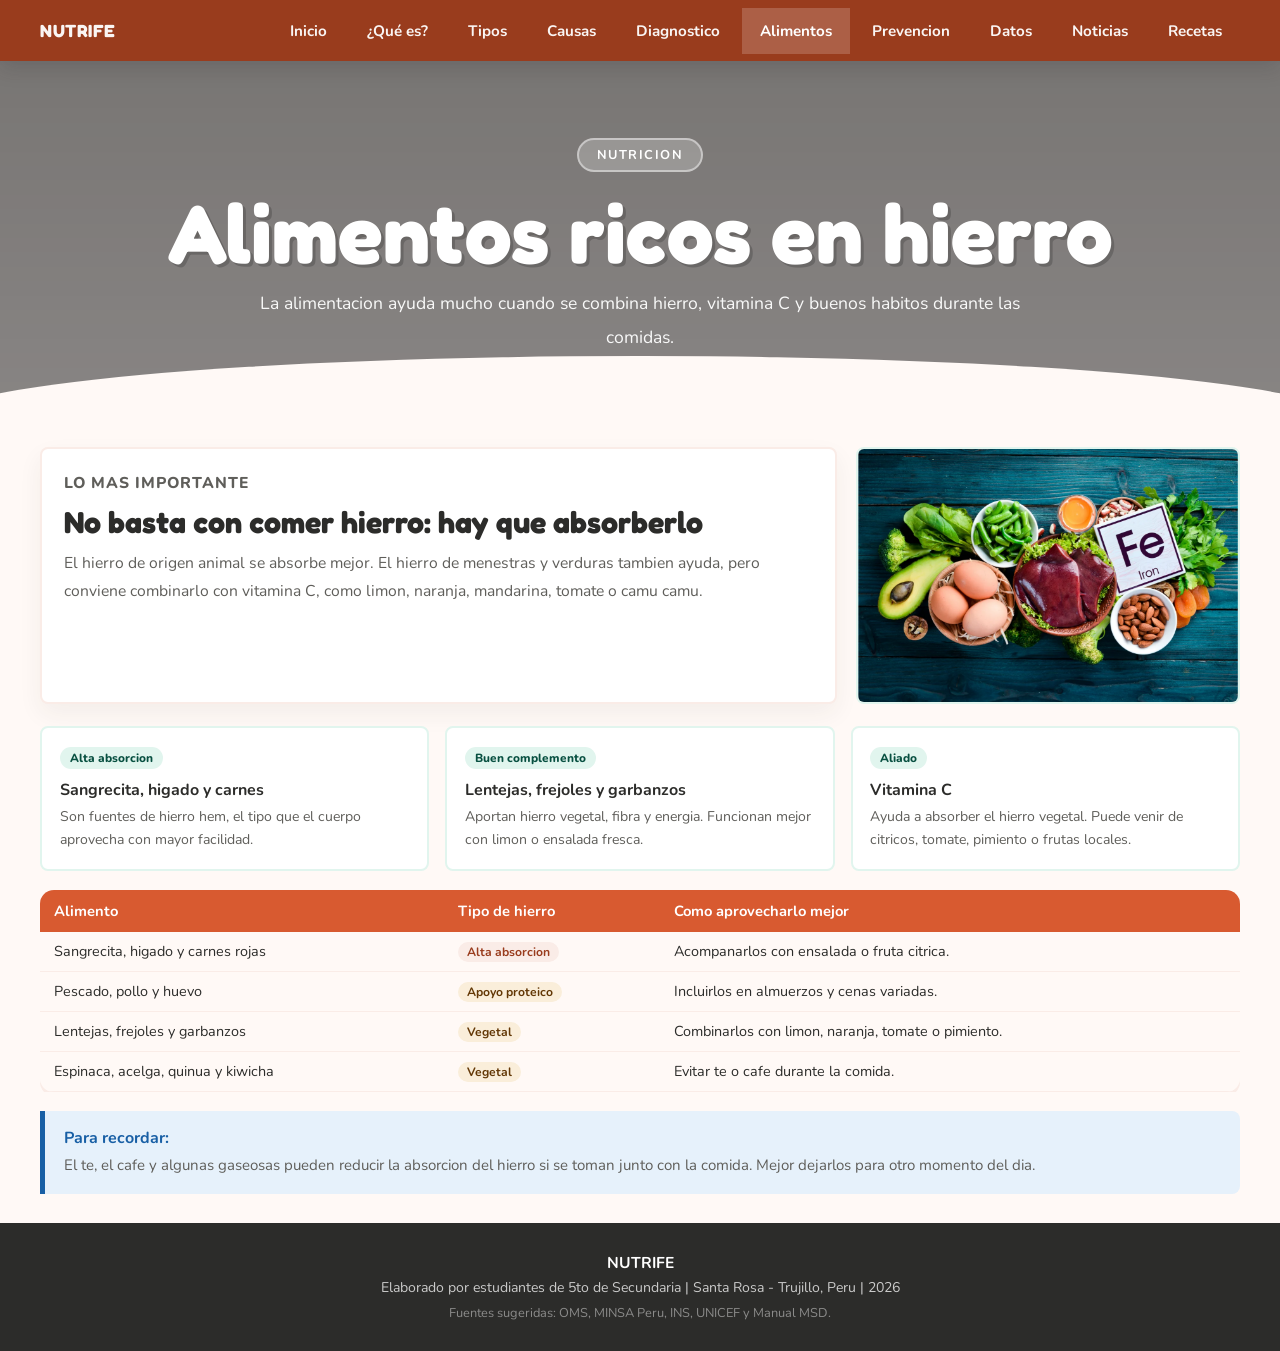
==== pages/alimentos.html @ c6c8c398 "First commit" ====
<!DOCTYPE html>
<html lang="es">
<head>
  <meta charset="UTF-8" />
  <meta name="viewport" content="width=device-width, initial-scale=1.0" />
  <title>NUTRIFE | Alimentos</title>
  <link rel="icon" type="image/png" href="../faviIcon.png" />
  <link href="https://fonts.googleapis.com/css2?family=Fredoka+One&family=Nunito:wght@400;600;700;800&display=swap" rel="stylesheet" />
  <link href="../css/styles.css" rel="stylesheet" />
</head>
<body data-page="alimentos">
  <div data-nav></div>
  <div data-header data-title="Alimentos ricos en hierro" data-kicker="Nutricion" data-description="La alimentacion ayuda mucho cuando se combina hierro, vitamina C y buenos habitos durante las comidas."></div>
  <main>
    <section>
      <div class="container">
        <div class="info-panel reveal">
          <div>
            <p class="eyebrow">Lo mas importante</p>
            <h2>No basta con comer hierro: hay que absorberlo</h2>
            <p>El hierro de origen animal se absorbe mejor. El hierro de menestras y verduras tambien ayuda, pero conviene combinarlo con vitamina C, como limon, naranja, mandarina, tomate o camu camu.</p>
          </div>
          <img src="../imagenes/alimentosAnemia.webp" alt="Alimentos ricos en hierro" class="panel-img" />
        </div>

        <div class="mini-grid reveal">
          <article class="mini-card lift-card"><span>Alta absorcion</span><h3>Sangrecita, higado y carnes</h3><p>Son fuentes de hierro hem, el tipo que el cuerpo aprovecha con mayor facilidad.</p></article>
          <article class="mini-card lift-card"><span>Buen complemento</span><h3>Lentejas, frejoles y garbanzos</h3><p>Aportan hierro vegetal, fibra y energia. Funcionan mejor con limon o ensalada fresca.</p></article>
          <article class="mini-card lift-card"><span>Aliado</span><h3>Vitamina C</h3><p>Ayuda a absorber el hierro vegetal. Puede venir de citricos, tomate, pimiento o frutas locales.</p></article>
        </div>

        <div class="table-wrap reveal">
          <table class="alimentos-tabla">
            <thead><tr><th>Alimento</th><th>Tipo de hierro</th><th>Como aprovecharlo mejor</th></tr></thead>
            <tbody>
              <tr><td>Sangrecita, higado y carnes rojas</td><td><span class="badge badge-alto">Alta absorcion</span></td><td>Acompanarlos con ensalada o fruta citrica.</td></tr>
              <tr><td>Pescado, pollo y huevo</td><td><span class="badge badge-medio">Apoyo proteico</span></td><td>Incluirlos en almuerzos y cenas variadas.</td></tr>
              <tr><td>Lentejas, frejoles y garbanzos</td><td><span class="badge badge-medio">Vegetal</span></td><td>Combinarlos con limon, naranja, tomate o pimiento.</td></tr>
              <tr><td>Espinaca, acelga, quinua y kiwicha</td><td><span class="badge badge-medio">Vegetal</span></td><td>Evitar te o cafe durante la comida.</td></tr>
            </tbody>
          </table>
        </div>

        <div class="callout reveal">
          <strong>Para recordar:</strong>
          <p>El te, el cafe y algunas gaseosas pueden reducir la absorcion del hierro si se toman junto con la comida. Mejor dejarlos para otro momento del dia.</p>
        </div>
      </div>
    </section>
  </main>
  <div data-footer></div>
  <script src="../js/components.js"></script>
  <script src="../js/scripts.js"></script>
</body>
</html>
---- css/styles.css ----
:root {
  --rojo: #D85A30;
  --rojo-claro: #FAECE7;
  --rojo-medio: #F0997B;
  --rojo-oscuro: #993C1D;
  --amarillo: #EF9F27;
  --amarillo-claro: #FAEEDA;
  --verde: #1D9E75;
  --verde-claro: #E1F5EE;
  --azul: #185FA5;
  --azul-claro: #E6F1FB;
  --gris: #5F5E5A;
  --gris-claro: #F1EFE8;
  --blanco: #fff;
  --texto: #2C2C2A;
  --max-w: 1440px;
  --px: clamp(1rem, 4vw, 2.5rem);
}

* { margin: 0; padding: 0; box-sizing: border-box; }

img {
  max-width: 100%;
  height: auto;
}

body {
  font-family: 'Nunito', sans-serif;
  background: #fff9f6;
  color: var(--texto);
  overflow-x: hidden;
  padding-top: 58px;
}

/* ===== HEADER ===== */
header {
  background: linear-gradient(rgba(0,0,0,0.28), rgba(0,0,0,0.18)), url("../imagenes/banner.png") center center/cover no-repeat;
  background-attachment: scroll;
  color: white;
  text-align: center;
  padding: 4rem var(--px) 5rem;
  position: relative;
  overflow: hidden;
  margin-top: 0;
  min-height: 100vh;
  display: grid;
  place-items: center;
}
header::before {
  content: '';
  position: absolute;
  bottom: -2px; left: 0; right: 0;
  height: 64px;
  background: #fff9f6;
  clip-path: ellipse(55% 100% at 50% 100%);
  z-index: 2;
}

/* capa oscura sobre la imagen para mejorar contraste */
header::after {
  content: '';
  position: absolute;
  inset: 0;
  background: rgba(0,0,0,0.35);
  z-index: 1;
}

/* asegurar que el contenido del header esté por encima del overlay */
header > * {
  position: relative;
  z-index: 3;
}
header .etiqueta {
  display: inline-block;
  background: rgba(255,255,255,0.22);
  border: 2px solid rgba(255,255,255,0.45);
  border-radius: 30px;
  padding: 6px 18px;
  font-size: 0.8rem;
  font-weight: 700;
  letter-spacing: 1.5px;
  text-transform: uppercase;
  margin-bottom: 1.2rem;
}
header h1 {
  font-family: 'Fredoka One', cursive;
  font-size: clamp(3rem, 7vw, 5.2rem);
  line-height: 1;
  margin-bottom: 0.8rem;
  text-shadow: 3px 3px 0 rgba(0,0,0,0.18);
  width: 100%;
}
.hero-logo {
  width: clamp(260px, 64vw, 760px);
  height: auto;
  max-height: clamp(120px, 24vh, 260px);
  object-fit: contain;
  display: block;
  margin: 0 auto;
  filter: drop-shadow(3px 4px 0 rgba(0,0,0,0.16));
}
header p {
  font-size: clamp(1rem, 2.1vw, 1.1rem);
  opacity: 0.95;
  max-width: 760px;
  margin: 0 auto;
  line-height: 1.9;
}
.globulos-deco {
  position: absolute;
  top: 10px; right: 16px;
  font-size: 4rem;
  opacity: 0.15;
}

/* ===== NAV ===== */
nav {
  background: var(--rojo-oscuro);
  display: flex;
  justify-content: center;
  flex-wrap: wrap;
  gap: 0.35rem;
  position: sticky;
  top: 0;
  z-index: 100;
  padding: 0.45rem var(--px);
}
nav a {
  color: rgba(255,255,255,0.95);
  text-decoration: none;
  padding: 13px 18px;
  font-weight: 700;
  font-size: 0.95rem;
  transition: background 0.2s, color 0.2s;
  white-space: nowrap;
}
nav a:hover { background: rgba(255,255,255,0.12); color: white; }

/* ===== CONTENEDOR — ancho máximo con padding ajustado ===== */
.container {
  max-width: var(--max-w);
  width: min(100%, var(--max-w));
  margin: 0 auto;
  padding: 0 var(--px);
}

/* ===== SECCIONES ===== */
section { padding: 1.8rem 0; }
section:nth-child(even) { background: #fff; }

.seccion-titulo {
  font-family: 'Fredoka One', cursive;
  font-size: clamp(1.6rem, 5vw, 2rem);
  color: var(--rojo);
  margin-bottom: 0.3rem;
}
.seccion-titulo span { color: var(--texto); }
.linea-titulo {
  width: 55px; height: 5px;
  background: var(--rojo);
  border-radius: 10px;
  margin-bottom: 1.5rem;
}

/* ===== QUE ES ===== */
.intro-grid {
  display: grid;
  grid-template-columns: 1fr 1fr;
  gap: 1.8rem;
  align-items: center;
}
.intro-texto p {
  font-size: 1rem;
  line-height: 1.8;
  color: #3a3a38;
  margin-bottom: 1rem;
}
.dato-destacado {
  background: var(--rojo-claro);
  border-left: 5px solid var(--rojo);
  border-radius: 0 12px 12px 0;
  padding: 0.9rem 1.1rem;
  font-size: 0.95rem;
  font-weight: 700;
  color: var(--rojo-oscuro);
}

/* ===== VIDEO ===== */
.video-container {
  position: relative;
  width: 100%;
  aspect-ratio: 16 / 9;
  border-radius: 18px;
  overflow: hidden;
  box-shadow: 5px 5px 0 var(--rojo-medio);
  border: 4px solid var(--rojo-claro);
}
.video-container iframe {
  width: 100%;
  height: 100%;
  border: none;
}

/* ===== TIPOS ===== */
.tipos-grid {
  display: grid;
  grid-template-columns: repeat(auto-fit, minmax(190px, 1fr));
  gap: 1rem;
}
.tipo-card {
  border-radius: 16px;
  padding: 1.3rem;
  text-align: center;
  border: 3px solid transparent;
  transition: transform 0.2s;
}
.tipo-card:hover { transform: translateY(-5px); }
.tipo-card .icono { font-size: 2.2rem; margin-bottom: 0.6rem; }
.tipo-card h3 { font-size: 0.95rem; font-weight: 800; margin-bottom: 0.4rem; }
.tipo-card p { font-size: 0.85rem; line-height: 1.6; }
.tipo-1 { background: var(--rojo-claro); border-color: var(--rojo-medio); }
.tipo-1 h3 { color: var(--rojo-oscuro); }
.tipo-2 { background: var(--amarillo-claro); border-color: var(--amarillo); }
.tipo-2 h3 { color: #633806; }
.tipo-3 { background: var(--azul-claro); border-color: #85B7EB; }
.tipo-3 h3 { color: var(--azul); }
.tipo-4 { background: var(--verde-claro); border-color: #5DCAA5; }
.tipo-4 h3 { color: #085041; }

/* ===== BANNER NIÑOS ===== */
.ninos-banner {
  display: flex;
  align-items: center;
  justify-content: center;
  gap: 1.5rem;
  background: var(--rojo-claro);
  border-radius: 18px;
  padding: 1.2rem 1.5rem;
  margin-bottom: 1.5rem;
  border: 3px solid var(--rojo-medio);
}
.nino-img {
  width: 200px;
  height: 200px;
  object-fit: contain;
  filter: drop-shadow(2px 4px 6px rgba(0,0,0,0.15));
}
.ninos-texto { text-align: center; max-width: 380px; }
.ninos-texto p {
  font-size: 0.95rem;
  line-height: 1.7;
  color: var(--rojo-oscuro);
}

/* ===== CAUSAS Y SINTOMAS ===== */
.dos-col {
  display: grid;
  grid-template-columns: 1fr 1fr;
  gap: 1.5rem;
}
.lista-card {
  border-radius: 16px;
  padding: 1.3rem;
  border: 3px solid;
}
.lista-card h3 {
  font-family: 'Fredoka One', cursive;
  font-size: 1.2rem;
  margin-bottom: 0.9rem;
}
.lista-card ul { list-style: none; }
.lista-card ul li {
  padding: 6px 0;
  border-bottom: 1px dashed rgba(0,0,0,0.1);
  font-size: 0.92rem;
  display: flex;
  align-items: flex-start;
  gap: 8px;
}
.lista-card ul li:last-child { border-bottom: none; }
.lista-card ul li::before {
  content: '●';
  font-size: 9px;
  margin-top: 5px;
  flex-shrink: 0;
}
.card-causas { background: var(--rojo-claro); border-color: var(--rojo-medio); }
.card-causas h3 { color: var(--rojo-oscuro); }
.card-causas li::before { color: var(--rojo); }
.card-sintomas { background: var(--amarillo-claro); border-color: var(--amarillo); }
.card-sintomas h3 { color: #633806; }
.card-sintomas li::before { color: var(--amarillo); }

/* ===== IMAGEN FULL ===== */
/* Ajusta aquí el tamaño de la imagen de alimentosAnemia */
.img-full {
  width: 100%;
  max-height: 700px;
  object-fit: cover;
  border-radius: 18px;
  border: 4px solid var(--rojo-claro);
  margin-bottom: 1.5rem;
  display: block;
}

/* ===== ACORDEÓN DIAGNÓSTICO ===== */
.acordeon {
  display: flex;
  flex-direction: column;
  gap: 0.55rem;
  margin-bottom: 0.5rem;
}
.acord-item {
  border-radius: 14px;
  border: 2px solid var(--gris-claro);
  background: white;
  overflow: hidden;
  transition: border-color 0.25s, box-shadow 0.25s;
}
.acord-item:hover { border-color: var(--rojo-medio); }
.acord-item.acord-open {
  border-color: var(--rojo-medio);
  box-shadow: 0 4px 16px rgba(216,90,48,0.12);
}
.acord-clave { border-color: var(--rojo-medio) !important; }
.acord-clave.acord-open { box-shadow: 0 4px 20px rgba(216,90,48,0.22) !important; }
.acord-resultado { border-color: #5DCAA5 !important; }
.acord-resultado.acord-open { box-shadow: 0 4px 20px rgba(29,158,117,0.18) !important; }

.acord-header {
  width: 100%;
  background: none;
  border: none;
  cursor: pointer;
  padding: 0.9rem 1.2rem;
  display: flex;
  align-items: center;
  gap: 0.7rem;
  text-align: left;
  transition: background 0.2s;
}
.acord-header:hover { background: var(--rojo-claro); }
.acord-item.acord-resultado .acord-header:hover { background: var(--verde-claro); }
.acord-item.acord-open .acord-header { background: var(--rojo-claro); }
.acord-item.acord-resultado.acord-open .acord-header { background: var(--verde-claro); }

.acord-header-left {
  display: flex;
  align-items: center;
  gap: 0.65rem;
  flex: 1;
  min-width: 0;
}
.acord-num {
  width: 34px; height: 34px;
  border-radius: 50%;
  background: var(--rojo-oscuro);
  color: white;
  font-family: 'Fredoka One', cursive;
  font-size: 1.05rem;
  display: flex;
  align-items: center;
  justify-content: center;
  flex-shrink: 0;
}
.acord-num-rojo { background: var(--rojo); box-shadow: 0 0 0 3px var(--rojo-claro); }
.acord-num-verde { background: var(--verde); box-shadow: 0 0 0 3px var(--verde-claro); }
.acord-emoji { font-size: 1.5rem; flex-shrink: 0; }
.acord-title {
  font-weight: 800;
  font-size: 0.97rem;
  color: var(--texto);
  white-space: nowrap;
  overflow: hidden;
  text-overflow: ellipsis;
}
.acord-tag {
  display: inline-block;
  padding: 3px 10px;
  border-radius: 20px;
  font-size: 0.72rem;
  font-weight: 700;
  background: var(--gris-claro);
  color: var(--gris);
  flex-shrink: 0;
}
.acord-tag-rojo { background: var(--rojo-claro); color: var(--rojo-oscuro); }
.acord-tag-verde { background: var(--verde-claro); color: #085041; }
.acord-chevron {
  font-size: 1.2rem;
  color: var(--gris);
  transition: transform 0.3s ease;
  flex-shrink: 0;
  line-height: 1;
}
.acord-item.acord-open .acord-chevron { transform: rotate(180deg); color: var(--rojo); }
.acord-item.acord-resultado.acord-open .acord-chevron { color: var(--verde); }

.acord-body { max-height: 0; overflow: hidden; transition: max-height 0.35s ease; }
.acord-body-inner {
  padding: 0 1.2rem 1.1rem 4.2rem;
  border-top: 1px dashed var(--rojo-claro);
}
.acord-item.acord-resultado .acord-body-inner { border-top-color: #5DCAA5; }
.acord-body-inner p {
  font-size: 0.93rem;
  line-height: 1.7;
  color: var(--gris);
  padding-top: 0.85rem;
}

/* ===== HEMOGLOBINA CARDS ===== */
.hemo-grid {
  display: grid;
  grid-template-columns: repeat(auto-fit, minmax(140px, 1fr));
  gap: 0.9rem;
}
.hemo-card {
  background: white;
  border: 2px solid var(--rojo-claro);
  border-radius: 16px;
  padding: 1.1rem 0.9rem;
  text-align: center;
  transition: transform 0.2s, border-color 0.2s;
}
.hemo-card:hover { transform: translateY(-4px); border-color: var(--rojo-medio); }
.hemo-destacado {
  border: 3px solid var(--rojo);
  background: var(--rojo-claro);
  position: relative;
}
.hemo-emoji { font-size: 1.9rem; margin-bottom: 0.35rem; }
.hemo-grupo {
  font-size: 0.77rem;
  color: var(--gris);
  font-weight: 700;
  margin-bottom: 0.45rem;
  line-height: 1.3;
}
.hemo-valor {
  font-family: 'Fredoka One', cursive;
  font-size: 1.5rem;
  color: var(--rojo);
}
.hemo-valor span {
  font-family: 'Nunito', sans-serif;
  font-size: 0.82rem;
  color: var(--gris);
  font-weight: 700;
}
.hemo-nota {
  margin-top: 0.4rem;
  font-size: 0.72rem;
  font-weight: 800;
  background: var(--rojo-medio);
  color: white;
  border-radius: 20px;
  padding: 2px 10px;
  display: inline-block;
}

/* ===== PREVENCIÓN ===== */
.prevencion-grid {
  display: grid;
  grid-template-columns: repeat(auto-fit, minmax(210px, 1fr));
  gap: 1rem;
}
.prev-card {
  background: white;
  border-radius: 16px;
  padding: 1.2rem;
  border: 2px solid var(--verde-claro);
  display: flex;
  gap: 10px;
  align-items: flex-start;
}
.prev-card .emoji { font-size: 1.9rem; flex-shrink: 0; }
.prev-card h4 { font-weight: 800; color: #085041; margin-bottom: 0.25rem; font-size: 0.92rem; }
.prev-card p { font-size: 0.84rem; color: var(--gris); line-height: 1.5; }

/* ===== ALIMENTOS ===== */
.alimentos-tabla {
  width: 100%;
  border-collapse: collapse;
  border-radius: 14px;
  overflow: hidden;
  box-shadow: 0 4px 0 var(--rojo-claro);
}
.alimentos-tabla thead { background: var(--rojo); color: white; }
.alimentos-tabla th { padding: 11px 14px; text-align: left; font-size: 0.92rem; }
.alimentos-tabla td { padding: 9px 14px; font-size: 0.9rem; border-bottom: 1px solid var(--rojo-claro); }
.alimentos-tabla tbody tr:nth-child(even) { background: #fff9f6; }
.alimentos-tabla tbody tr:hover { background: var(--rojo-claro); }
.badge { display: inline-block; padding: 2px 9px; border-radius: 20px; font-size: 0.76rem; font-weight: 700; }
.badge-alto { background: var(--rojo-claro); color: var(--rojo-oscuro); }
.badge-medio { background: var(--amarillo-claro); color: #633806; }

/* ===== MARQUEE ===== */
@keyframes marquee {
  0%   { transform: translateX(0); }
  100% { transform: translateX(-50%); }
}
.marquee-outer {
  overflow: hidden;
  width: 100%;
  margin-bottom: 1.8rem;
  -webkit-mask-image: linear-gradient(to right, transparent 0%, black 8%, black 92%, transparent 100%);
  mask-image: linear-gradient(to right, transparent 0%, black 8%, black 92%, transparent 100%);
}
.marquee-track {
  display: flex;
  gap: 1rem;
  width: max-content;
  animation: marquee 30s linear infinite;
}
.marquee-track:hover { animation-play-state: paused; }
.curio-card {
  background: var(--azul-claro);
  border: 2px solid #85B7EB;
  border-radius: 18px;
  padding: 1.3rem 1.6rem;
  width: 260px;
  flex-shrink: 0;
  text-align: center;
  transition: transform 0.2s, box-shadow 0.2s;
}
.curio-card:hover { transform: translateY(-5px); box-shadow: 0 8px 20px rgba(24,95,165,0.15); }
.curio-card .curio-emoji { font-size: 2.3rem; margin-bottom: 0.4rem; }
.curio-card strong {
  font-family: 'Fredoka One', cursive;
  font-size: 1.05rem;
  color: var(--azul);
  display: block;
  margin-bottom: 0.4rem;
}
.curio-card p { font-size: 0.84rem; color: var(--gris); line-height: 1.6; }

/* ===== LINKS ===== */
.links-section { margin-top: 1rem; }
.links-titulo {
  font-family: 'Fredoka One', cursive;
  font-size: 1.4rem;
  color: var(--rojo);
  margin-bottom: 0.4rem;
}
.links-grid {
  display: grid;
  grid-template-columns: repeat(auto-fit, minmax(230px, 1fr));
  gap: 0.9rem;
}
.link-card {
  display: flex;
  align-items: flex-start;
  gap: 11px;
  background: white;
  border: 2px solid var(--azul-claro);
  border-radius: 14px;
  padding: 0.9rem 1.1rem;
  text-decoration: none;
  color: var(--texto);
  transition: border-color 0.2s, transform 0.2s, box-shadow 0.2s;
}
.link-card:hover {
  border-color: var(--azul);
  transform: translateY(-3px);
  box-shadow: 0 6px 16px rgba(24,95,165,0.12);
}
.link-icono { font-size: 1.7rem; flex-shrink: 0; }
.link-card strong { font-size: 0.9rem; color: var(--azul); display: block; margin-bottom: 3px; }
.link-card p { font-size: 0.8rem; color: var(--gris); line-height: 1.4; }

/* ===== FOOTER ===== */
footer {
  background: var(--texto);
  color: rgba(255,255,255,0.75);
  text-align: center;
  padding: 1.8rem 1rem;
  font-size: 0.88rem;
}
footer strong { color: white; display: block; font-size: 0.98rem; margin-bottom: 0.3rem; }
footer p { margin-top: 0.4rem; font-size: 0.8rem; opacity: 0.6; }

/* ===== LAYOUT MULTIPAGINA ===== */
.site-nav {
  position: fixed;
  top: 0;
  left: 0;
  right: 0;
  width: 100%;
  z-index: 1000;
  justify-content: space-between;
  align-items: center;
  gap: 1rem;
  box-shadow: 0 8px 20px rgba(44,44,42,0.16);
}
.brand {
  font-family: 'Fredoka One', cursive;
  font-size: 1.1rem;
  letter-spacing: 0.5px;
  padding-left: 0;
}
.nav-links {
  display: flex;
  justify-content: flex-end;
  flex-wrap: wrap;
  gap: 0.25rem;
}
.site-nav a.active {
  background: rgba(255,255,255,0.18);
  color: #fff;
}
.page-header {
  min-height: 340px;
  padding: 5rem var(--px) 4rem;
  background-position: center;
  background-attachment: scroll;
}
.home-header {
  min-height: calc(100vh - 58px);
}
.header-content {
  display: block;
}
main {
  background: #fff9f6;
}
.section-soft {
  background: #fff;
}
.feature-grid {
  display: grid;
  grid-template-columns: repeat(2, minmax(0, 1fr));
  gap: 1.2rem;
}
.feature-card,
.news-card,
.recipe-card {
  background: white;
  border: 2px solid var(--rojo-claro);
  border-radius: 8px;
  overflow: hidden;
  box-shadow: 0 8px 20px rgba(44,44,42,0.06);
}
.feature-card img,
.news-card img,
.recipe-card > img {
  width: 100%;
  height: 240px;
  object-fit: cover;
  display: block;
  background: var(--amarillo-claro);
}
.feature-card > div,
.news-card > div,
.recipe-content {
  padding: 1.2rem;
}
.card-kicker {
  color: var(--rojo);
  font-size: 0.78rem;
  font-weight: 800;
  text-transform: uppercase;
  letter-spacing: 1px;
  margin-bottom: 0.35rem;
}
.feature-card h2,
.news-card h2,
.recipe-card h2 {
  font-family: 'Fredoka One', cursive;
  color: var(--texto);
  font-size: 1.35rem;
  margin-bottom: 0.5rem;
}
.feature-card p,
.news-card p,
.recipe-card p,
.nota {
  color: var(--gris);
  line-height: 1.7;
  font-size: 0.94rem;
}
.btn-link {
  display: inline-block;
  margin-top: 0.9rem;
  color: var(--rojo-oscuro);
  font-weight: 800;
  text-decoration: none;
}
.btn-link:hover {
  color: var(--rojo);
}
.action-link {
  display: inline-flex;
  align-items: center;
  justify-content: center;
  min-height: 44px;
  border-radius: 8px;
  background: var(--rojo);
  color: white;
  padding: 0.78rem 1rem;
  font-weight: 800;
  text-decoration: none;
  transition: transform 0.2s ease, background 0.2s ease, box-shadow 0.2s ease;
}
.action-link:hover {
  background: var(--rojo-oscuro);
  color: white;
  transform: translateY(-2px);
  box-shadow: 0 8px 18px rgba(216,90,48,0.2);
}
.action-link.secondary {
  background: white;
  color: var(--rojo-oscuro);
  border: 2px solid var(--rojo-medio);
}
.action-link.secondary:hover {
  background: var(--rojo-claro);
  color: var(--rojo-oscuro);
  box-shadow: none;
}
.home-test-panel {
  display: grid;
  grid-template-columns: minmax(0, 1fr) auto;
  gap: 1rem;
  align-items: center;
  background: white;
  border: 2px solid var(--verde-claro);
  border-left: 6px solid var(--verde);
  border-radius: 8px;
  padding: 1.25rem;
  box-shadow: 0 10px 24px rgba(44,44,42,0.06);
  margin-top: 1.2rem;
}
.home-test-panel h2 {
  font-family: 'Fredoka One', cursive;
  font-size: clamp(1.25rem, 3vw, 1.8rem);
  color: var(--texto);
  margin-bottom: 0.4rem;
}
.home-test-panel p {
  color: var(--gris);
  line-height: 1.65;
  font-size: 0.95rem;
}
.page-grid,
.stats-grid,
.news-grid,
.recipe-grid {
  display: grid;
  gap: 1rem;
}
.page-grid {
  grid-template-columns: repeat(auto-fit, minmax(210px, 1fr));
}
.page-card,
.stat-card {
  background: white;
  border: 2px solid var(--gris-claro);
  border-radius: 8px;
  padding: 1.1rem;
  color: var(--texto);
  text-decoration: none;
  transition: border-color 0.2s, transform 0.2s;
}
.page-card:hover,
.stat-card:hover {
  border-color: var(--rojo-medio);
  transform: translateY(-3px);
}
.page-card span,
.stat-card strong {
  display: block;
  color: var(--rojo);
  font-family: 'Fredoka One', cursive;
  font-size: 1.1rem;
  margin-bottom: 0.35rem;
}
.page-card p,
.stat-card p {
  color: var(--gris);
  font-size: 0.88rem;
  line-height: 1.55;
}
.stats-grid {
  grid-template-columns: repeat(auto-fit, minmax(220px, 1fr));
  margin-bottom: 1.5rem;
}
.news-grid,
.recipe-grid {
  grid-template-columns: 1fr;
}
.news-card {
  display: grid;
  grid-template-columns: minmax(220px, 360px) 1fr;
}
.news-card img {
  height: 100%;
  min-height: 230px;
}
.date-label {
  display: inline-block;
  margin-top: 0.8rem;
  padding: 4px 10px;
  border-radius: 20px;
  background: var(--azul-claro);
  color: var(--azul);
  font-size: 0.78rem;
  font-weight: 800;
}
.recipe-card {
  display: grid;
  grid-template-columns: minmax(240px, 380px) 1fr;
}
.recipe-card > img {
  height: 100%;
  min-height: 420px;
}
.recipe-content h3 {
  color: var(--rojo-oscuro);
  font-size: 1rem;
  margin: 0.9rem 0 0.4rem;
}
.recipe-columns {
  display: grid;
  grid-template-columns: repeat(2, minmax(0, 1fr));
  gap: 1rem;
}
.recipe-content ul,
.recipe-content ol {
  padding-left: 1.2rem;
  color: var(--gris);
  line-height: 1.65;
  font-size: 0.9rem;
}
.recipe-video {
  max-width: 520px;
  box-shadow: none;
}
.video-placeholder {
  display: grid;
  place-items: center;
  min-height: 180px;
  border: 2px dashed #85B7EB;
  border-radius: 8px;
  background: var(--azul-claro);
  color: var(--azul);
  font-weight: 800;
  text-align: center;
  padding: 1rem;
}
.table-wrap {
  overflow-x: auto;
}
.video-container video {
  width: 100%;
  height: 100%;
  display: block;
}
.image-missing {
  object-fit: contain !important;
  padding: 1rem;
  border: 2px dashed var(--rojo-medio);
}

/* ===== BLOQUES INFORMATIVOS Y ANIMACIONES ===== */
.eyebrow {
  color: var(--rojo);
  font-size: 0.78rem;
  font-weight: 800;
  letter-spacing: 1px;
  text-transform: uppercase;
  margin-bottom: 0.35rem;
}
.info-panel,
.split-visual,
.news-intro {
  display: grid;
  grid-template-columns: minmax(0, 1.35fr) minmax(260px, 0.65fr);
  gap: 1.2rem;
  align-items: stretch;
  margin-bottom: 1.4rem;
}
.info-panel > div:first-child,
.split-visual > div:first-child,
.news-intro > div:first-child,
.data-story {
  background: white;
  border: 2px solid var(--rojo-claro);
  border-radius: 8px;
  padding: 1.35rem;
  box-shadow: 0 10px 24px rgba(44,44,42,0.06);
}
.info-panel h2,
.split-visual h2,
.news-intro h2,
.data-story h2 {
  font-family: 'Fredoka One', cursive;
  font-size: clamp(1.35rem, 3vw, 1.9rem);
  color: var(--texto);
  margin-bottom: 0.6rem;
}
.info-panel p,
.split-visual p,
.news-intro p,
.data-story p {
  color: var(--gris);
  line-height: 1.75;
  font-size: 0.98rem;
}
.media-note {
  min-height: 190px;
  border: 2px dashed var(--amarillo);
  border-radius: 8px;
  background:
    linear-gradient(135deg, rgba(239,159,39,0.15), rgba(29,158,117,0.12)),
    #fff;
  padding: 1.2rem;
  display: flex;
  flex-direction: column;
  justify-content: center;
  color: var(--texto);
}
.media-note.tall {
  min-height: 250px;
}
.media-note span {
  color: var(--rojo);
  font-size: 0.75rem;
  font-weight: 800;
  letter-spacing: 1px;
  text-transform: uppercase;
}
.media-note strong {
  font-family: 'Fredoka One', cursive;
  font-size: 1.15rem;
  color: var(--azul);
  margin: 0.35rem 0;
  word-break: break-word;
}
.media-note p {
  color: var(--gris);
  font-size: 0.88rem;
  line-height: 1.55;
}
.image-slot,
.imagen-slot {
  width: 100%;
  height: clamp(220px, 28vw, 320px);
  min-height: 0;
  aspect-ratio: 4 / 3;
  display: block;
  object-fit: cover;
  object-position: center;
  border-radius: 8px;
  border: 0;
  box-shadow: none;
  background: transparent;
  overflow: hidden;
}
.image-slot-contain {
  object-fit: contain;
  transform: scale(1.08);
}
.image-slot::before,
.imagen-slot::before {
  content: none;
}
.image-slot::after,
.imagen-slot::after {
  content: none;
}
.image-slot.tall,
.imagen-slot.tall {
  height: clamp(280px, 34vw, 400px);
}
.image-slot-tipos,
.image-slot-causas,
.image-slot-prevencion,
.image-slot-datos,
.image-slot-noticias,
.imagen-slot-tipos,
.imagen-slot-causas,
.imagen-slot-prevencion,
.imagen-slot-datos,
.imagen-slot-noticias {
  background-color: transparent;
}
.panel-img {
  width: 100%;
  height: 100%;
  min-height: 230px;
  object-fit: cover;
  border-radius: 8px;
  border: 2px solid var(--verde-claro);
  display: block;
}
.mini-grid {
  display: grid;
  grid-template-columns: repeat(auto-fit, minmax(220px, 1fr));
  gap: 1rem;
  margin-bottom: 1.2rem;
}
.mini-card {
  background: white;
  border: 2px solid var(--verde-claro);
  border-radius: 8px;
  padding: 1.1rem;
}
.mini-card span {
  display: inline-block;
  color: #085041;
  background: var(--verde-claro);
  border-radius: 20px;
  padding: 3px 10px;
  font-size: 0.74rem;
  font-weight: 800;
  margin-bottom: 0.6rem;
}
.mini-card h3 {
  color: var(--texto);
  font-size: 1rem;
  margin-bottom: 0.35rem;
}
.mini-card p,
.micro-list,
.news-extra {
  color: var(--gris);
  font-size: 0.88rem;
  line-height: 1.6;
}
.news-extra {
  display: inline-flex;
  align-items: center;
  justify-content: center;
  min-height: 38px;
  width: fit-content;
  margin-top: 0.8rem;
  padding: 0.55rem 0.85rem;
  border-radius: 8px;
  background: var(--azul-claro);
  color: var(--azul);
  font-weight: 800;
  text-decoration: none;
}
.news-extra:hover {
  background: var(--azul);
  color: white;
}
.micro-list {
  margin-top: 0.7rem;
  padding-left: 1rem;
  text-align: left;
}
.micro-list li {
  margin-bottom: 0.25rem;
}
.callout {
  margin-top: 1.2rem;
  background: var(--azul-claro);
  border-left: 5px solid var(--azul);
  border-radius: 0 8px 8px 0;
  padding: 1rem 1.2rem;
  color: var(--texto);
}
.callout strong {
  color: var(--azul);
  display: block;
  margin-bottom: 0.25rem;
}
.callout p {
  color: var(--gris);
  line-height: 1.65;
  font-size: 0.94rem;
}
.timeline {
  display: grid;
  grid-template-columns: repeat(3, minmax(0, 1fr));
  gap: 1rem;
  margin-top: 1.3rem;
}
.timeline article {
  background: white;
  border: 2px solid var(--gris-claro);
  border-radius: 8px;
  padding: 1.1rem;
  position: relative;
}
.timeline span {
  width: 34px;
  height: 34px;
  border-radius: 50%;
  background: var(--rojo);
  color: white;
  display: grid;
  place-items: center;
  font-family: 'Fredoka One', cursive;
  margin-bottom: 0.65rem;
}
.timeline h3 {
  color: var(--texto);
  font-size: 1rem;
  margin-bottom: 0.35rem;
}
.timeline p {
  color: var(--gris);
  font-size: 0.88rem;
  line-height: 1.55;
}
.habit-strip {
  display: grid;
  grid-template-columns: repeat(3, minmax(0, 1fr));
  gap: 1rem;
  margin-top: 1.2rem;
}
.habit-strip div {
  background: var(--amarillo-claro);
  border: 2px solid var(--amarillo);
  border-radius: 8px;
  padding: 1rem;
}
.habit-strip strong {
  color: #633806;
  display: block;
  margin-bottom: 0.25rem;
}
.habit-strip p {
  color: var(--gris);
  line-height: 1.5;
  font-size: 0.88rem;
}
.data-story {
  margin-bottom: 1.4rem;
}
.screening-alert {
  background: #fff;
  border: 2px solid var(--rojo-medio);
  border-left: 6px solid var(--rojo);
  border-radius: 0 8px 8px 0;
  padding: 1rem 1.2rem;
  margin-bottom: 1.3rem;
  box-shadow: 0 10px 24px rgba(44,44,42,0.06);
}
.screening-alert strong {
  color: var(--rojo-oscuro);
  display: block;
  font-family: 'Fredoka One', cursive;
  font-size: 1.1rem;
  margin-bottom: 0.25rem;
}
.screening-alert p {
  color: var(--gris);
  line-height: 1.65;
  font-size: 0.95rem;
}
.screening-grid {
  display: grid;
  grid-template-columns: repeat(3, minmax(0, 1fr));
  gap: 1rem;
  margin-bottom: 1.3rem;
}
.screening-card {
  background: white;
  border: 2px solid var(--gris-claro);
  border-radius: 8px;
  padding: 1.1rem;
}
.screening-card span {
  display: inline-block;
  color: var(--azul);
  background: var(--azul-claro);
  border-radius: 20px;
  padding: 3px 10px;
  font-size: 0.74rem;
  font-weight: 800;
  margin-bottom: 0.65rem;
}
.screening-card h3 {
  color: var(--texto);
  font-size: 1rem;
  margin-bottom: 0.5rem;
}
.screening-card ul {
  color: var(--gris);
  font-size: 0.88rem;
  line-height: 1.6;
  padding-left: 1.1rem;
}
.screening-card li {
  margin-bottom: 0.25rem;
}
.risk-panel {
  display: grid;
  grid-template-columns: minmax(0, 0.95fr) minmax(280px, 1.05fr);
  gap: 1rem;
  align-items: stretch;
  margin-bottom: 1.3rem;
}
.risk-panel > div:first-child,
.risk-levels {
  background: white;
  border: 2px solid var(--azul-claro);
  border-radius: 8px;
  padding: 1.2rem;
}
.risk-panel h2 {
  font-family: 'Fredoka One', cursive;
  font-size: clamp(1.25rem, 3vw, 1.7rem);
  margin-bottom: 0.5rem;
}
.risk-panel p {
  color: var(--gris);
  line-height: 1.65;
  font-size: 0.94rem;
}
.risk-levels {
  display: grid;
  gap: 0.75rem;
}
.risk-levels article {
  display: grid;
  grid-template-columns: auto 1fr;
  gap: 0.25rem 0.65rem;
  align-items: start;
}
.risk-levels strong {
  color: var(--texto);
}
.risk-levels p {
  grid-column: 2;
  font-size: 0.86rem;
}
.level {
  width: 14px;
  height: 14px;
  border-radius: 50%;
  margin-top: 0.25rem;
}
.level.low { background: var(--verde); }
.level.mid { background: var(--amarillo); }
.level.high { background: var(--rojo); }
.screening-callout {
  background: var(--rojo-claro);
  border-left-color: var(--rojo);
}
.screening-callout strong {
  color: var(--rojo-oscuro);
}
.test-invite {
  display: grid;
  grid-template-columns: minmax(0, 1fr) auto;
  gap: 1rem;
  align-items: center;
  margin: 1.3rem 0;
  padding: 1.25rem;
  background:
    linear-gradient(135deg, rgba(250,236,231,0.9), rgba(230,241,251,0.85)),
    white;
  border: 2px solid var(--rojo-medio);
  border-radius: 8px;
  box-shadow: 0 12px 28px rgba(44,44,42,0.08);
}
.test-invite h2 {
  font-family: 'Fredoka One', cursive;
  font-size: clamp(1.25rem, 3vw, 1.75rem);
  color: var(--texto);
  margin-bottom: 0.35rem;
}
.test-invite p {
  color: var(--gris);
  line-height: 1.65;
  font-size: 0.95rem;
}
.anemia-test {
  background: white;
  border: 2px solid var(--rojo-claro);
  border-radius: 8px;
  padding: 1.2rem;
  box-shadow: 0 12px 30px rgba(44,44,42,0.08);
}
.test-top {
  display: grid;
  grid-template-columns: 1fr auto;
  gap: 1rem;
  align-items: center;
  margin-bottom: 1rem;
}
.test-top h2 {
  font-family: 'Fredoka One', cursive;
  font-size: clamp(1.35rem, 3vw, 1.9rem);
  color: var(--texto);
  margin-bottom: 0.35rem;
}
.test-top p {
  color: var(--gris);
  line-height: 1.65;
}
.test-score-card {
  min-width: 130px;
  background: var(--rojo-claro);
  border: 2px solid var(--rojo-medio);
  border-radius: 8px;
  padding: 0.8rem 1rem;
  text-align: center;
}
.test-score-card span,
.test-score-card small {
  display: block;
  color: var(--rojo-oscuro);
  font-size: 0.78rem;
  font-weight: 800;
}
.test-score-card strong {
  display: block;
  font-family: 'Fredoka One', cursive;
  font-size: 2rem;
  color: var(--rojo);
  line-height: 1.1;
}
.test-progress,
.result-meter {
  height: 12px;
  border-radius: 999px;
  background: var(--gris-claro);
  overflow: hidden;
}
.test-progress {
  margin-bottom: 1.2rem;
}
.test-progress span,
.result-meter span {
  display: block;
  height: 100%;
  width: 0;
  border-radius: inherit;
  background: linear-gradient(90deg, var(--verde), var(--amarillo), var(--rojo));
  transition: width 0.35s ease;
}
.test-form {
  display: grid;
  gap: 0.9rem;
}
.profile-grid {
  display: grid;
  grid-template-columns: repeat(auto-fit, minmax(170px, 1fr));
  gap: 0.8rem;
  margin-bottom: 1rem;
}
.profile-card {
  border: 2px solid var(--gris-claro);
  border-radius: 8px;
  background: white;
  color: var(--texto);
  text-align: left;
  padding: 0.9rem;
  cursor: pointer;
  transition: transform 0.22s ease, border-color 0.22s ease, background 0.22s ease, box-shadow 0.22s ease;
}
.profile-card:hover {
  transform: translateY(-3px);
  border-color: var(--rojo-medio);
  box-shadow: 0 8px 18px rgba(44,44,42,0.08);
}
.profile-card.active {
  border-color: var(--rojo);
  background: var(--rojo-claro);
  box-shadow: 0 8px 18px rgba(216,90,48,0.12);
}
.profile-card span {
  display: block;
  font-weight: 800;
  color: var(--texto);
}
.profile-card small {
  color: var(--gris);
  display: block;
  margin-top: 0.25rem;
}
.test-empty {
  border: 2px dashed var(--azul-claro);
  border-radius: 8px;
  background: #fff;
  color: var(--azul);
  font-weight: 800;
  text-align: center;
  padding: 1.2rem;
}
.test-loaded {
  animation: cardRise 0.4s ease both;
}
.test-question {
  border: 2px solid var(--gris-claro);
  border-radius: 8px;
  padding: 1rem;
  background: #fff;
  transition: border-color 0.25s ease, box-shadow 0.25s ease, transform 0.25s ease;
}
.test-question.answered {
  border-color: var(--verde);
  box-shadow: 0 8px 18px rgba(29,158,117,0.1);
}
.test-question:hover {
  transform: translateY(-2px);
  border-color: var(--rojo-medio);
}
.test-question legend {
  font-weight: 800;
  color: var(--texto);
  padding-right: 0.5rem;
  margin-bottom: 0.8rem;
}
.test-question label {
  display: flex;
  align-items: center;
  gap: 0.55rem;
  padding: 0.7rem 0.8rem;
  margin-top: 0.5rem;
  border: 2px solid var(--gris-claro);
  border-radius: 8px;
  color: var(--gris);
  font-weight: 700;
  cursor: pointer;
  transition: background 0.2s ease, border-color 0.2s ease, color 0.2s ease, transform 0.2s ease;
}
.test-question label:hover {
  background: var(--rojo-claro);
  border-color: var(--rojo-medio);
  color: var(--rojo-oscuro);
  transform: translateX(4px);
}
.test-question input {
  accent-color: var(--rojo);
}
.test-question label:has(input:checked) {
  background: var(--verde-claro);
  border-color: var(--verde);
  color: #085041;
}
.test-actions {
  display: flex;
  flex-wrap: wrap;
  gap: 0.7rem;
  margin-top: 0.4rem;
}
.test-button {
  border: none;
  border-radius: 8px;
  background: var(--rojo);
  color: white;
  padding: 0.8rem 1.1rem;
  font-weight: 800;
  cursor: pointer;
  transition: transform 0.2s ease, background 0.2s ease, box-shadow 0.2s ease;
}
.test-button:hover {
  background: var(--rojo-oscuro);
  transform: translateY(-2px);
  box-shadow: 0 8px 18px rgba(216,90,48,0.2);
}
.test-button.secondary {
  background: var(--gris-claro);
  color: var(--texto);
}
.test-button.secondary:hover {
  background: var(--amarillo-claro);
  box-shadow: none;
}
.test-result {
  margin-top: 1.2rem;
  border: 2px solid var(--gris-claro);
  border-radius: 8px;
  padding: 1rem;
  background: #fff;
  transform: translateY(10px);
  opacity: 0.82;
  transition: transform 0.35s ease, opacity 0.35s ease, border-color 0.35s ease, background 0.35s ease;
}
.test-result.show {
  transform: translateY(0);
  opacity: 1;
  animation: resultPulse 0.55s ease;
}
.test-result.low {
  border-color: var(--verde);
  background: var(--verde-claro);
}
.test-result.mid {
  border-color: var(--amarillo);
  background: var(--amarillo-claro);
}
.test-result.high,
.test-result.incomplete {
  border-color: var(--rojo);
  background: var(--rojo-claro);
}
.result-label {
  color: var(--gris);
  font-size: 0.82rem;
  font-weight: 800;
  margin: 0.75rem 0 0.3rem;
  text-transform: uppercase;
  letter-spacing: 0.6px;
}
.test-result h3 {
  font-family: 'Fredoka One', cursive;
  color: var(--texto);
  font-size: 1.35rem;
  margin-bottom: 0.35rem;
}
.test-result p:last-child {
  color: var(--gris);
  line-height: 1.65;
}
@keyframes resultPulse {
  0% { transform: scale(0.98); }
  60% { transform: scale(1.01); }
  100% { transform: scale(1); }
}
.lift-card {
  transform: translateY(0);
  transition: transform 0.25s ease, box-shadow 0.25s ease, border-color 0.25s ease;
}
.lift-card:hover {
  transform: translateY(-6px);
  box-shadow: 0 12px 26px rgba(44,44,42,0.1);
}
.stagger.visible > * {
  animation: cardRise 0.55s ease both;
}
.stagger.visible > *:nth-child(2) { animation-delay: 0.08s; }
.stagger.visible > *:nth-child(3) { animation-delay: 0.16s; }
.stagger.visible > *:nth-child(4) { animation-delay: 0.24s; }
.stagger.visible > *:nth-child(5) { animation-delay: 0.32s; }
.stagger.visible > *:nth-child(6) { animation-delay: 0.4s; }
@keyframes cardRise {
  from { opacity: 0; transform: translateY(18px) scale(0.98); }
  to { opacity: 1; transform: translateY(0) scale(1); }
}

/* ===== SCROLL REVEAL ===== */
.reveal { opacity: 0; transform: translateY(28px); transition: opacity 0.6s ease, transform 0.6s ease; }
.reveal.visible { opacity: 1; transform: none; }

/* ===================================================
   RESPONSIVE — MÓVIL PRIMERO
   =================================================== */

/* Tablets */
@media (max-width: 900px) {
  body {
    padding-top: 98px;
  }
  .intro-grid { grid-template-columns: 1fr; }
  .video-container { max-width: 100%; }
  header { background-attachment: scroll; background-position: center top; }
  .img-full { max-height: 400px; }
  .info-panel,
  .split-visual,
  .news-intro,
  .home-test-panel,
  .test-invite,
  .test-top,
  .screening-grid,
  .risk-panel,
  .timeline,
  .habit-strip {
    grid-template-columns: 1fr;
  }
  .feature-grid,
  .news-card,
  .recipe-card,
  .recipe-columns {
    grid-template-columns: 1fr;
  }
  .news-card img,
  .recipe-card > img {
    min-height: 220px;
    height: 240px;
  }
  .site-nav {
    align-items: flex-start;
  }
  .image-slot,
  .imagen-slot {
    height: clamp(220px, 42vw, 300px);
  }
}

/* Móvil */
@media (max-width: 600px) {
  body {
    padding-top: 118px;
  }
  header {
    min-height: 80vh;
    padding: 2rem var(--px) 3rem;
  }
  header h1 { font-size: 2.2rem; }
  header p { font-size: 0.9rem; max-width: 100%; }
  .hero-logo {
    width: min(88vw, 430px);
    max-height: 155px;
  }
  .globulos-deco { font-size: 2.6rem; }

  nav a { font-size: 11px; padding: 9px 8px; }
  .site-nav {
    gap: 0.4rem;
  }
  .brand {
    width: 100%;
    text-align: center;
    padding: 8px 0 4px;
  }
  .nav-links {
    justify-content: center;
  }
  .page-header {
    min-height: 250px;
    padding: 3.4rem var(--px) 2.6rem;
  }
  .home-header {
    min-height: 78vh;
  }
  .feature-card h2,
  .news-card h2,
  .recipe-card h2 {
    font-size: 1.08rem;
  }
  .feature-card img,
  .news-card img,
  .recipe-card > img {
    height: 190px;
    min-height: 190px;
  }
  .image-slot,
  .imagen-slot {
    height: clamp(190px, 60vw, 260px);
  }
  .action-link,
  .test-button {
    width: 100%;
  }
  .home-test-panel,
  .test-invite,
  .anemia-test {
    padding: 1rem;
  }
  .test-score-card {
    width: 100%;
  }
  .profile-grid {
    grid-template-columns: 1fr;
  }

  section { padding: 1.8rem 0; }

  .dos-col { grid-template-columns: 1fr; gap: 1rem; }

  .ninos-banner { flex-direction: column; gap: 0.8rem; padding: 1rem; }
  .nino-img { width: 85px; height: 85px; }

  .tipos-grid { grid-template-columns: 1fr 1fr; }
  .hemo-grid { grid-template-columns: repeat(2, 1fr); }
  .prevencion-grid { grid-template-columns: 1fr; }
  .links-grid { grid-template-columns: 1fr; }

  .acord-body-inner { padding-left: 1rem; }
  .acord-title { font-size: 0.87rem; }
  .acord-tag { display: none; }

  /* Imagen de alimentos responsiva en móvil */
  .img-full { max-height: 300px; }

  /* Tabla: scroll horizontal en móvil */
  section#alimentos .container { overflow-x: auto; }
  .alimentos-tabla { font-size: 0.8rem; min-width: 500px; }
  .alimentos-tabla th,
  .alimentos-tabla td { padding: 7px 9px; }

  .curio-card { width: 210px; padding: 1rem 1.1rem; }
  .info-panel > div:first-child,
  .split-visual > div:first-child,
  .news-intro > div:first-child,
  .data-story {
    padding: 1rem;
  }
  .media-note {
    min-height: 160px;
  }
  .mini-grid,
  .stats-grid {
    grid-template-columns: 1fr;
  }
}

/* Muy pequeño */
@media (max-width: 380px) {
  header { min-height: 75vh; padding: 1.5rem 1rem; }
  header h1 { font-size: 1.8rem; }
  header p { font-size: 0.85rem; }
  .hero-logo {
    width: min(90vw, 330px);
    max-height: 120px;
  }
  .globulos-deco { font-size: 2rem; }

  .tipos-grid { grid-template-columns: 1fr; }
  nav a { font-size: 10px; padding: 8px 6px; }
  
  .img-full { max-height: 220px; }
  .image-slot,
  .imagen-slot {
    height: 190px;
  }
  .home-test-panel h2,
  .test-invite h2,
  .test-top h2 {
    font-size: 1.2rem;
  }
}

@media (prefers-reduced-motion: reduce) {
  .reveal,
  .lift-card,
  .stagger.visible > * {
    animation: none;
    transition: none;
    transform: none;
  }
}
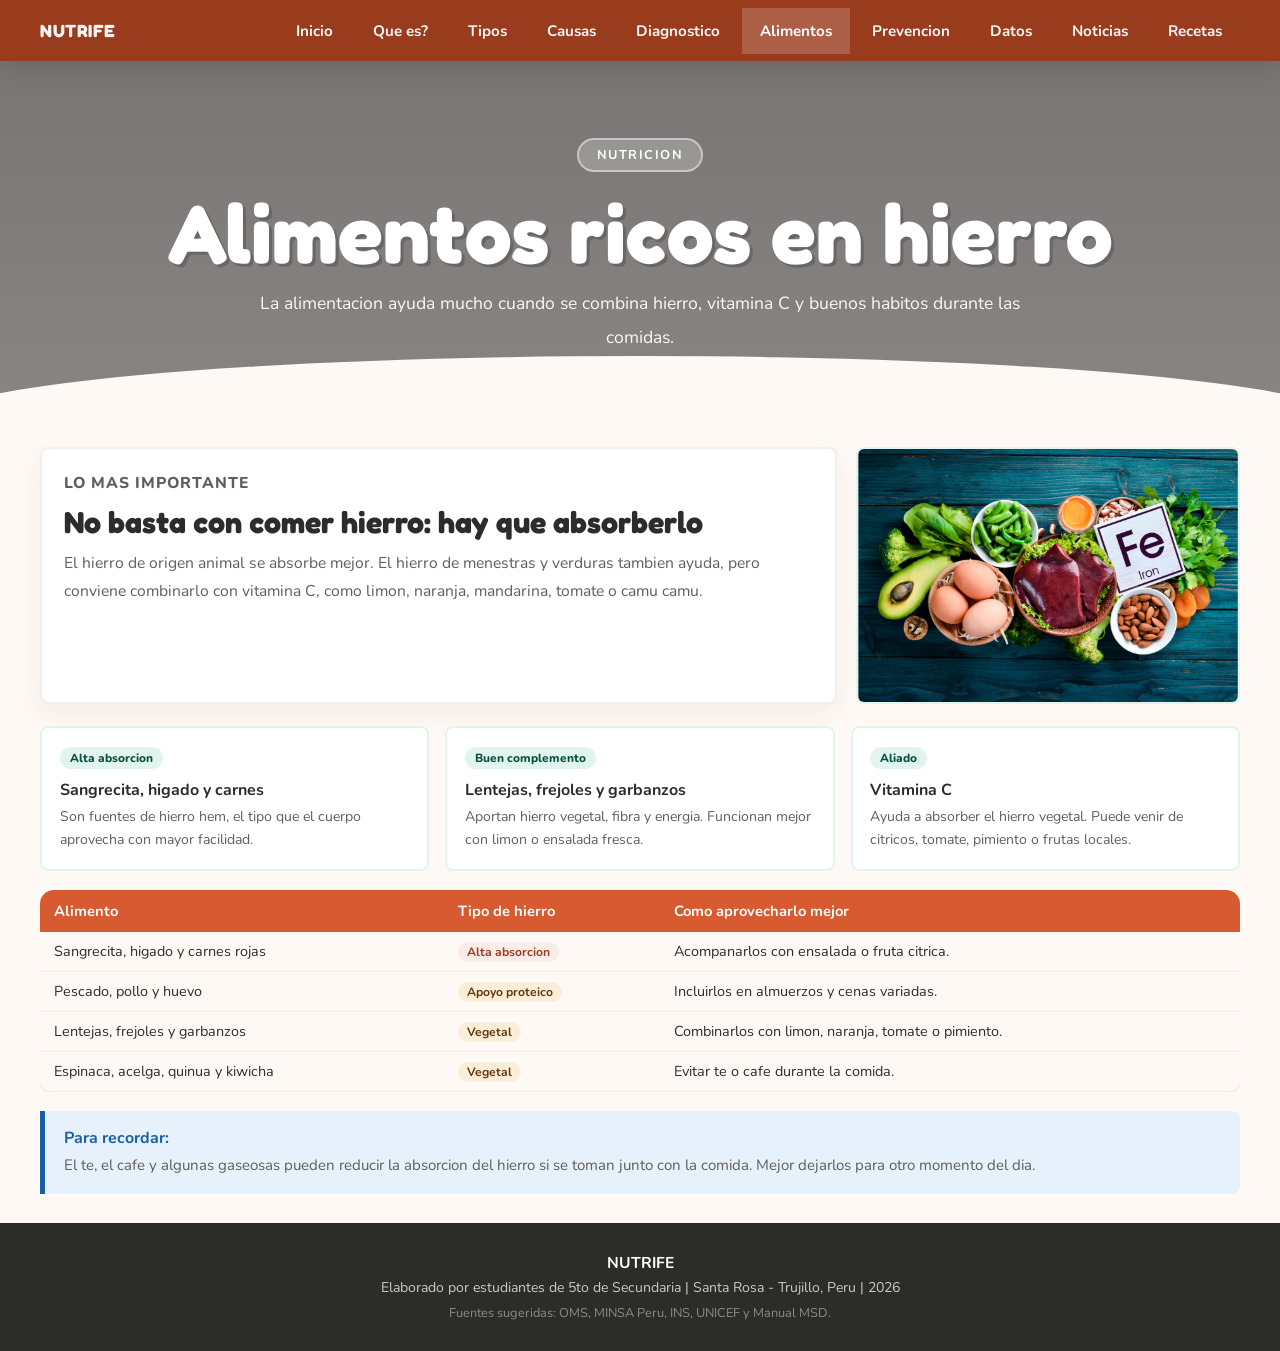
==== commit 11027e68: "Actualizaciones nombres" ====
--- a/pages/alimentos.html
+++ b/pages/alimentos.html
@@ -1,19 +1,33 @@
 <!DOCTYPE html>
 <html lang="es">
 <head>
+  <!-- HEAD: aqui van datos que el navegador necesita, pero que no se ven como contenido principal. -->
+  <!-- UTF-8 permite usar caracteres del espanol y simbolos correctamente. -->
   <meta charset="UTF-8" />
+  <!-- Viewport hace que la pagina se adapte bien a celulares, tablets y computadoras. -->
   <meta name="viewport" content="width=device-width, initial-scale=1.0" />
+  <!-- TITLE es el texto que aparece en la pestana del navegador. -->
   <title>NUTRIFE | Alimentos</title>
+  <!-- Favicon: icono pequeno que aparece en la pestana del navegador. -->
   <link rel="icon" type="image/png" href="../faviIcon.png" />
+  <!-- Fuente externa de Google Fonts para que el diseno tenga una tipografia mas amigable. -->
   <link href="https://fonts.googleapis.com/css2?family=Fredoka+One&family=Nunito:wght@400;600;700;800&display=swap" rel="stylesheet" />
+  <!-- Archivo CSS principal: contiene colores, tamanos, columnas, tarjetas y diseno responsive. -->
   <link href="../css/styles.css" rel="stylesheet" />
 </head>
 <body data-page="alimentos">
+  <!-- data-page indica a JavaScript que pagina esta abierta para marcar el enlace activo del menu. -->
+  <!-- Aqui JavaScript inserta el menu de navegacion comun a todas las paginas. -->
   <div data-nav></div>
+  <!-- Aqui JavaScript crea el encabezado usando los textos guardados en data-title, data-kicker y data-description. -->
   <div data-header data-title="Alimentos ricos en hierro" data-kicker="Nutricion" data-description="La alimentacion ayuda mucho cuando se combina hierro, vitamina C y buenos habitos durante las comidas."></div>
+  <!-- MAIN contiene el contenido unico de esta pagina. -->
   <main>
+    <!-- SECTION separa un bloque grande de informacion dentro de la pagina. -->
     <section>
+      <!-- container centra el contenido y evita que ocupe todo el ancho de la pantalla. -->
       <div class="container">
+        <!-- info-panel crea una zona con texto e imagen en columnas. -->
         <div class="info-panel reveal">
           <div>
             <p class="eyebrow">Lo mas importante</p>
@@ -23,12 +37,14 @@
           <img src="../imagenes/alimentosAnemia.webp" alt="Alimentos ricos en hierro" class="panel-img" />
         </div>
 
+        <!-- mini-grid organiza pequenos consejos en tarjetas. -->
         <div class="mini-grid reveal">
           <article class="mini-card lift-card"><span>Alta absorcion</span><h3>Sangrecita, higado y carnes</h3><p>Son fuentes de hierro hem, el tipo que el cuerpo aprovecha con mayor facilidad.</p></article>
           <article class="mini-card lift-card"><span>Buen complemento</span><h3>Lentejas, frejoles y garbanzos</h3><p>Aportan hierro vegetal, fibra y energia. Funcionan mejor con limon o ensalada fresca.</p></article>
           <article class="mini-card lift-card"><span>Aliado</span><h3>Vitamina C</h3><p>Ayuda a absorber el hierro vegetal. Puede venir de citricos, tomate, pimiento o frutas locales.</p></article>
         </div>
 
+        <!-- table-wrap envuelve la tabla para controlarla mejor en pantallas pequenas. -->
         <div class="table-wrap reveal">
           <table class="alimentos-tabla">
             <thead><tr><th>Alimento</th><th>Tipo de hierro</th><th>Como aprovecharlo mejor</th></tr></thead>
@@ -41,6 +57,7 @@
           </table>
         </div>
 
+        <!-- callout resalta una idea importante para que no pase desapercibida. -->
         <div class="callout reveal">
           <strong>Para recordar:</strong>
           <p>El te, el cafe y algunas gaseosas pueden reducir la absorcion del hierro si se toman junto con la comida. Mejor dejarlos para otro momento del dia.</p>
@@ -48,8 +65,11 @@
       </div>
     </section>
   </main>
+  <!-- Aqui JavaScript inserta el pie de pagina compartido del proyecto. -->
   <div data-footer></div>
+  <!-- components.js construye automaticamente el menu, el encabezado y el pie de pagina. -->
   <script src="../js/components.js"></script>
+  <!-- scripts.js agrega animaciones, acordeones y el funcionamiento del test de anemia. -->
   <script src="../js/scripts.js"></script>
 </body>
 </html>
--- a/css/styles.css
+++ b/css/styles.css
@@ -1,977 +1,1024 @@
+/* Comentario general del CSS:
+   Este archivo controla la apariencia visual de todo el sitio NUTRIFE.
+   Aqui se definen colores, tamanos, espacios, columnas, tarjetas, animaciones
+   y reglas responsive para que la pagina funcione en celular y computadora. */
+
+/* :root guarda variables reutilizables. Si se cambia un color aqui, cambia en todo el sitio donde se use var(...). */
 :root {
-  --rojo: #D85A30;
-  --rojo-claro: #FAECE7;
-  --rojo-medio: #F0997B;
-  --rojo-oscuro: #993C1D;
-  --amarillo: #EF9F27;
-  --amarillo-claro: #FAEEDA;
-  --verde: #1D9E75;
-  --verde-claro: #E1F5EE;
-  --azul: #185FA5;
-  --azul-claro: #E6F1FB;
-  --gris: #5F5E5A;
-  --gris-claro: #F1EFE8;
-  --blanco: #fff;
-  --texto: #2C2C2A;
-  --max-w: 1440px;
-  --px: clamp(1rem, 4vw, 2.5rem);
-}
-
-* { margin: 0; padding: 0; box-sizing: border-box; }
+  --rojo: #D85A30; /* guarda el color rojo principal del sitio. */
+  --rojo-claro: #FAECE7; /* guarda un rojo claro para fondos suaves. */
+  --rojo-medio: #F0997B; /* guarda un rojo medio para bordes y detalles. */
+  --rojo-oscuro: #993C1D; /* guarda un rojo oscuro para textos o botones. */
+  --amarillo: #EF9F27; /* guarda el color amarillo principal. */
+  --amarillo-claro: #FAEEDA; /* guarda un amarillo claro para fondos. */
+  --verde: #1D9E75; /* guarda el color verde principal. */
+  --verde-claro: #E1F5EE; /* guarda un verde claro para fondos. */
+  --azul: #185FA5; /* guarda el color azul principal. */
+  --azul-claro: #E6F1FB; /* guarda un azul claro para fondos. */
+  --gris: #5F5E5A; /* guarda un gris para textos secundarios. */
+  --gris-claro: #F1EFE8; /* guarda un gris claro para fondos y bordes. */
+  --blanco: #fff; /* guarda el color blanco para reutilizarlo. */
+  --texto: #2C2C2A; /* guarda el color principal del texto. */
+  --max-w: 1440px; /* define el ancho maximo general del contenido. */
+  --px: clamp(1rem, 4vw, 2.5rem); /* define el espacio lateral responsive del sitio. */
+}
+
+/* Reset basico: quita margenes por defecto y hace que los tamanos sean mas faciles de calcular. */
+* { margin: 0; /* define el espacio exterior del elemento. */ padding: 0; /* define el espacio interno del elemento. */ box-sizing: border-box; /* hace que el padding y borde cuenten dentro del tamaño total. */ }
 
 img {
-  max-width: 100%;
-  height: auto;
+  max-width: 100%; /* limita el ancho maximo. */
+  height: auto; /* define la altura del elemento. */
 }
 
 body {
-  font-family: 'Nunito', sans-serif;
-  background: #fff9f6;
-  color: var(--texto);
-  overflow-x: hidden;
-  padding-top: 58px;
+  font-family: 'Nunito', sans-serif; /* define la familia tipografica del texto. */
+  background: #fff9f6; /* define el fondo del elemento. */
+  color: var(--texto); /* define el color del texto. */
+  overflow-x: hidden; /* controla el desborde horizontal. */
+  padding-top: 58px; /* define la propiedad CSS padding-top. */
 }
 
 /* ===== HEADER ===== */
+/* Encabezado principal: usa una imagen de fondo, texto centrado y una capa oscura para leer mejor. */
 header {
-  background: linear-gradient(rgba(0,0,0,0.28), rgba(0,0,0,0.18)), url("../imagenes/banner.png") center center/cover no-repeat;
-  background-attachment: scroll;
-  color: white;
-  text-align: center;
-  padding: 4rem var(--px) 5rem;
-  position: relative;
-  overflow: hidden;
-  margin-top: 0;
-  min-height: 100vh;
-  display: grid;
-  place-items: center;
+  background: linear-gradient(rgba(0,0,0,0.28), rgba(0,0,0,0.18)), url("../imagenes/banner.png") center center/cover no-repeat; /* define el fondo del elemento. */
+  background-attachment: scroll; /* controla si el fondo se mueve o queda fijo al hacer scroll. */
+  color: white; /* define el color del texto. */
+  text-align: center; /* alinea el texto. */
+  padding: 4rem var(--px) 5rem; /* define el espacio interno del elemento. */
+  position: relative; /* define como se posiciona el elemento. */
+  overflow: hidden; /* controla que pasa si el contenido se sale del contenedor. */
+  margin-top: 0; /* define el espacio exterior superior. */
+  min-height: 100vh; /* define una altura minima. */
+  display: grid; /* define como se comporta el elemento en el layout. */
+  place-items: center; /* centra elementos en grid en ambos ejes. */
 }
 header::before {
-  content: '';
-  position: absolute;
-  bottom: -2px; left: 0; right: 0;
-  height: 64px;
-  background: #fff9f6;
-  clip-path: ellipse(55% 100% at 50% 100%);
-  z-index: 2;
+  content: ''; /* crea contenido para pseudo-elementos como before o after. */
+  position: absolute; /* define como se posiciona el elemento. */
+  bottom: -2px; /* ubica el elemento desde la parte inferior. */ left: 0; /* ubica el elemento desde la izquierda. */ right: 0; /* ubica el elemento desde la derecha. */
+  height: 64px; /* define la altura del elemento. */
+  background: #fff9f6; /* define el fondo del elemento. */
+  clip-path: ellipse(55% 100% at 50% 100%); /* recorta el elemento con una forma especial. */
+  z-index: 2; /* define que elemento queda encima de otro. */
 }
 
 /* capa oscura sobre la imagen para mejorar contraste */
 header::after {
-  content: '';
-  position: absolute;
-  inset: 0;
-  background: rgba(0,0,0,0.35);
-  z-index: 1;
+  content: ''; /* crea contenido para pseudo-elementos como before o after. */
+  position: absolute; /* define como se posiciona el elemento. */
+  inset: 0; /* ubica el elemento desde todos sus lados a la vez. */
+  background: rgba(0,0,0,0.35); /* define el fondo del elemento. */
+  z-index: 1; /* define que elemento queda encima de otro. */
 }
 
 /* asegurar que el contenido del header esté por encima del overlay */
 header > * {
-  position: relative;
-  z-index: 3;
+  position: relative; /* define como se posiciona el elemento. */
+  z-index: 3; /* define que elemento queda encima de otro. */
 }
 header .etiqueta {
-  display: inline-block;
-  background: rgba(255,255,255,0.22);
-  border: 2px solid rgba(255,255,255,0.45);
-  border-radius: 30px;
-  padding: 6px 18px;
-  font-size: 0.8rem;
-  font-weight: 700;
-  letter-spacing: 1.5px;
-  text-transform: uppercase;
-  margin-bottom: 1.2rem;
+  display: inline-block; /* define como se comporta el elemento en el layout. */
+  background: rgba(255,255,255,0.22); /* define el fondo del elemento. */
+  border: 2px solid rgba(255,255,255,0.45); /* define grosor, tipo y color del borde. */
+  border-radius: 30px; /* redondea las esquinas del elemento. */
+  padding: 6px 18px; /* define el espacio interno del elemento. */
+  font-size: 0.8rem; /* define el tamaño del texto. */
+  font-weight: 700; /* define el grosor de la letra. */
+  letter-spacing: 1.5px; /* define el espacio entre letras. */
+  text-transform: uppercase; /* cambia mayusculas o minusculas del texto. */
+  margin-bottom: 1.2rem; /* define el espacio exterior inferior. */
 }
 header h1 {
-  font-family: 'Fredoka One', cursive;
-  font-size: clamp(3rem, 7vw, 5.2rem);
-  line-height: 1;
-  margin-bottom: 0.8rem;
-  text-shadow: 3px 3px 0 rgba(0,0,0,0.18);
-  width: 100%;
+  font-family: 'Fredoka One', cursive; /* define la familia tipografica del texto. */
+  font-size: clamp(3rem, 7vw, 5.2rem); /* define el tamaño del texto. */
+  line-height: 1; /* define la altura de cada linea de texto. */
+  margin-bottom: 0.8rem; /* define el espacio exterior inferior. */
+  text-shadow: 3px 3px 0 rgba(0,0,0,0.18); /* agrega sombra al texto. */
+  width: 100%; /* define el ancho del elemento. */
 }
 .hero-logo {
-  width: clamp(260px, 64vw, 760px);
-  height: auto;
-  max-height: clamp(120px, 24vh, 260px);
-  object-fit: contain;
-  display: block;
-  margin: 0 auto;
-  filter: drop-shadow(3px 4px 0 rgba(0,0,0,0.16));
+  width: clamp(260px, 64vw, 760px); /* define el ancho del elemento. */
+  height: auto; /* define la altura del elemento. */
+  max-height: clamp(120px, 24vh, 260px); /* limita la altura maxima. */
+  object-fit: contain; /* controla como una imagen o video llena su contenedor. */
+  display: block; /* define como se comporta el elemento en el layout. */
+  margin: 0 auto; /* define el espacio exterior del elemento. */
+  filter: drop-shadow(3px 4px 0 rgba(0,0,0,0.16)); /* aplica efectos visuales como sombra o filtro. */
 }
 header p {
-  font-size: clamp(1rem, 2.1vw, 1.1rem);
-  opacity: 0.95;
-  max-width: 760px;
-  margin: 0 auto;
-  line-height: 1.9;
+  font-size: clamp(1rem, 2.1vw, 1.1rem); /* define el tamaño del texto. */
+  opacity: 0.95; /* define la transparencia del elemento. */
+  max-width: 760px; /* limita el ancho maximo. */
+  margin: 0 auto; /* define el espacio exterior del elemento. */
+  line-height: 1.9; /* define la altura de cada linea de texto. */
 }
 .globulos-deco {
-  position: absolute;
-  top: 10px; right: 16px;
-  font-size: 4rem;
-  opacity: 0.15;
+  position: absolute; /* define como se posiciona el elemento. */
+  top: 10px; /* ubica el elemento desde arriba. */ right: 16px; /* ubica el elemento desde la derecha. */
+  font-size: 4rem; /* define el tamaño del texto. */
+  opacity: 0.15; /* define la transparencia del elemento. */
 }
 
 /* ===== NAV ===== */
+/* Menu de navegacion fijo: permite moverse entre todas las paginas del proyecto. */
 nav {
-  background: var(--rojo-oscuro);
-  display: flex;
-  justify-content: center;
-  flex-wrap: wrap;
-  gap: 0.35rem;
-  position: sticky;
-  top: 0;
-  z-index: 100;
-  padding: 0.45rem var(--px);
+  background: var(--rojo-oscuro); /* define el fondo del elemento. */
+  display: flex; /* define como se comporta el elemento en el layout. */
+  justify-content: center; /* alinea los elementos en el eje horizontal o principal. */
+  flex-wrap: wrap; /* permite que los elementos flex bajen a otra linea. */
+  gap: 0.35rem; /* define el espacio entre elementos de grid o flex. */
+  position: sticky; /* define como se posiciona el elemento. */
+  top: 0; /* ubica el elemento desde arriba. */
+  z-index: 100; /* define que elemento queda encima de otro. */
+  padding: 0.45rem var(--px); /* define el espacio interno del elemento. */
 }
 nav a {
-  color: rgba(255,255,255,0.95);
-  text-decoration: none;
-  padding: 13px 18px;
-  font-weight: 700;
-  font-size: 0.95rem;
-  transition: background 0.2s, color 0.2s;
-  white-space: nowrap;
-}
-nav a:hover { background: rgba(255,255,255,0.12); color: white; }
+  color: rgba(255,255,255,0.95); /* define el color del texto. */
+  text-decoration: none; /* agrega o quita decoracion del texto, como subrayado. */
+  padding: 13px 18px; /* define el espacio interno del elemento. */
+  font-weight: 700; /* define el grosor de la letra. */
+  font-size: 0.95rem; /* define el tamaño del texto. */
+  transition: background 0.2s, color 0.2s; /* suaviza cambios visuales como color, sombra o movimiento. */
+  white-space: nowrap; /* controla los saltos de linea del texto. */
+}
+nav a:hover { background: rgba(255,255,255,0.12); /* define el fondo del elemento. */ color: white; /* define el color del texto. */ }
 
 /* ===== CONTENEDOR — ancho máximo con padding ajustado ===== */
 .container {
-  max-width: var(--max-w);
-  width: min(100%, var(--max-w));
-  margin: 0 auto;
-  padding: 0 var(--px);
+  max-width: var(--max-w); /* limita el ancho maximo. */
+  width: min(100%, var(--max-w)); /* define el ancho del elemento. */
+  margin: 0 auto; /* define el espacio exterior del elemento. */
+  padding: 0 var(--px); /* define el espacio interno del elemento. */
 }
 
 /* ===== SECCIONES ===== */
-section { padding: 1.8rem 0; }
-section:nth-child(even) { background: #fff; }
+/* Las secciones separan bloques de contenido y alternan fondos para mejorar la lectura. */
+section { padding: 1.8rem 0; /* define el espacio interno del elemento. */ }
+section:nth-child(even) { background: #fff; /* define el fondo del elemento. */ }
 
 .seccion-titulo {
-  font-family: 'Fredoka One', cursive;
-  font-size: clamp(1.6rem, 5vw, 2rem);
-  color: var(--rojo);
-  margin-bottom: 0.3rem;
-}
-.seccion-titulo span { color: var(--texto); }
+  font-family: 'Fredoka One', cursive; /* define la familia tipografica del texto. */
+  font-size: clamp(1.6rem, 5vw, 2rem); /* define el tamaño del texto. */
+  color: var(--rojo); /* define el color del texto. */
+  margin-bottom: 0.3rem; /* define el espacio exterior inferior. */
+}
+.seccion-titulo span { color: var(--texto); /* define el color del texto. */ }
 .linea-titulo {
-  width: 55px; height: 5px;
-  background: var(--rojo);
-  border-radius: 10px;
-  margin-bottom: 1.5rem;
+  width: 55px; /* define el ancho del elemento. */ height: 5px; /* define la altura del elemento. */
+  background: var(--rojo); /* define el fondo del elemento. */
+  border-radius: 10px; /* redondea las esquinas del elemento. */
+  margin-bottom: 1.5rem; /* define el espacio exterior inferior. */
 }
 
 /* ===== QUE ES ===== */
+/* Estilos para la pagina que explica el concepto de anemia. */
 .intro-grid {
-  display: grid;
-  grid-template-columns: 1fr 1fr;
-  gap: 1.8rem;
-  align-items: center;
+  display: grid; /* define como se comporta el elemento en el layout. */
+  grid-template-columns: 1fr 1fr; /* define las columnas de una grilla. */
+  gap: 1.8rem; /* define el espacio entre elementos de grid o flex. */
+  align-items: center; /* alinea los elementos en el eje vertical o cruzado del contenedor. */
 }
 .intro-texto p {
-  font-size: 1rem;
-  line-height: 1.8;
-  color: #3a3a38;
-  margin-bottom: 1rem;
+  font-size: 1rem; /* define el tamaño del texto. */
+  line-height: 1.8; /* define la altura de cada linea de texto. */
+  color: #3a3a38; /* define el color del texto. */
+  margin-bottom: 1rem; /* define el espacio exterior inferior. */
 }
 .dato-destacado {
-  background: var(--rojo-claro);
-  border-left: 5px solid var(--rojo);
-  border-radius: 0 12px 12px 0;
-  padding: 0.9rem 1.1rem;
-  font-size: 0.95rem;
-  font-weight: 700;
-  color: var(--rojo-oscuro);
+  background: var(--rojo-claro); /* define el fondo del elemento. */
+  border-left: 5px solid var(--rojo); /* define el borde izquierdo. */
+  border-radius: 0 12px 12px 0; /* redondea las esquinas del elemento. */
+  padding: 0.9rem 1.1rem; /* define el espacio interno del elemento. */
+  font-size: 0.95rem; /* define el tamaño del texto. */
+  font-weight: 700; /* define el grosor de la letra. */
+  color: var(--rojo-oscuro); /* define el color del texto. */
 }
 
 /* ===== VIDEO ===== */
+/* Contenedor del video: mantiene proporcion 16:9 y bordes redondeados. */
 .video-container {
-  position: relative;
-  width: 100%;
-  aspect-ratio: 16 / 9;
-  border-radius: 18px;
-  overflow: hidden;
-  box-shadow: 5px 5px 0 var(--rojo-medio);
-  border: 4px solid var(--rojo-claro);
+  position: relative; /* define como se posiciona el elemento. */
+  width: 100%; /* define el ancho del elemento. */
+  aspect-ratio: 16 / 9; /* mantiene una proporcion fija entre ancho y alto. */
+  border-radius: 18px; /* redondea las esquinas del elemento. */
+  overflow: hidden; /* controla que pasa si el contenido se sale del contenedor. */
+  box-shadow: 5px 5px 0 var(--rojo-medio); /* agrega una sombra alrededor del elemento. */
+  border: 4px solid var(--rojo-claro); /* define grosor, tipo y color del borde. */
 }
 .video-container iframe {
-  width: 100%;
-  height: 100%;
-  border: none;
+  width: 100%; /* define el ancho del elemento. */
+  height: 100%; /* define la altura del elemento. */
+  border: none; /* define grosor, tipo y color del borde. */
 }
 
 /* ===== TIPOS ===== */
+/* Tarjetas de tipos de anemia: cada clase tipo-* cambia el color de una tarjeta. */
 .tipos-grid {
-  display: grid;
-  grid-template-columns: repeat(auto-fit, minmax(190px, 1fr));
-  gap: 1rem;
+  display: grid; /* define como se comporta el elemento en el layout. */
+  grid-template-columns: repeat(auto-fit, minmax(190px, 1fr)); /* define las columnas de una grilla. */
+  gap: 1rem; /* define el espacio entre elementos de grid o flex. */
 }
 .tipo-card {
-  border-radius: 16px;
-  padding: 1.3rem;
-  text-align: center;
-  border: 3px solid transparent;
-  transition: transform 0.2s;
-}
-.tipo-card:hover { transform: translateY(-5px); }
-.tipo-card .icono { font-size: 2.2rem; margin-bottom: 0.6rem; }
-.tipo-card h3 { font-size: 0.95rem; font-weight: 800; margin-bottom: 0.4rem; }
-.tipo-card p { font-size: 0.85rem; line-height: 1.6; }
-.tipo-1 { background: var(--rojo-claro); border-color: var(--rojo-medio); }
-.tipo-1 h3 { color: var(--rojo-oscuro); }
-.tipo-2 { background: var(--amarillo-claro); border-color: var(--amarillo); }
-.tipo-2 h3 { color: #633806; }
-.tipo-3 { background: var(--azul-claro); border-color: #85B7EB; }
-.tipo-3 h3 { color: var(--azul); }
-.tipo-4 { background: var(--verde-claro); border-color: #5DCAA5; }
-.tipo-4 h3 { color: #085041; }
+  border-radius: 16px; /* redondea las esquinas del elemento. */
+  padding: 1.3rem; /* define el espacio interno del elemento. */
+  text-align: center; /* alinea el texto. */
+  border: 3px solid transparent; /* define grosor, tipo y color del borde. */
+  transition: transform 0.2s; /* suaviza cambios visuales como color, sombra o movimiento. */
+}
+.tipo-card:hover { transform: translateY(-5px); /* mueve, rota o escala visualmente el elemento. */ }
+.tipo-card .icono { font-size: 2.2rem; /* define el tamaño del texto. */ margin-bottom: 0.6rem; /* define el espacio exterior inferior. */ }
+.tipo-card h3 { font-size: 0.95rem; /* define el tamaño del texto. */ font-weight: 800; /* define el grosor de la letra. */ margin-bottom: 0.4rem; /* define el espacio exterior inferior. */ }
+.tipo-card p { font-size: 0.85rem; /* define el tamaño del texto. */ line-height: 1.6; /* define la altura de cada linea de texto. */ }
+.tipo-1 { background: var(--rojo-claro); /* define el fondo del elemento. */ border-color: var(--rojo-medio); /* define el color del borde. */ }
+.tipo-1 h3 { color: var(--rojo-oscuro); /* define el color del texto. */ }
+.tipo-2 { background: var(--amarillo-claro); /* define el fondo del elemento. */ border-color: var(--amarillo); /* define el color del borde. */ }
+.tipo-2 h3 { color: #633806; /* define el color del texto. */ }
+.tipo-3 { background: var(--azul-claro); /* define el fondo del elemento. */ border-color: #85B7EB; /* define el color del borde. */ }
+.tipo-3 h3 { color: var(--azul); /* define el color del texto. */ }
+.tipo-4 { background: var(--verde-claro); /* define el fondo del elemento. */ border-color: #5DCAA5; /* define el color del borde. */ }
+.tipo-4 h3 { color: #085041; /* define el color del texto. */ }
 
 /* ===== BANNER NIÑOS ===== */
 .ninos-banner {
-  display: flex;
-  align-items: center;
-  justify-content: center;
-  gap: 1.5rem;
-  background: var(--rojo-claro);
-  border-radius: 18px;
-  padding: 1.2rem 1.5rem;
-  margin-bottom: 1.5rem;
-  border: 3px solid var(--rojo-medio);
+  display: flex; /* define como se comporta el elemento en el layout. */
+  align-items: center; /* alinea los elementos en el eje vertical o cruzado del contenedor. */
+  justify-content: center; /* alinea los elementos en el eje horizontal o principal. */
+  gap: 1.5rem; /* define el espacio entre elementos de grid o flex. */
+  background: var(--rojo-claro); /* define el fondo del elemento. */
+  border-radius: 18px; /* redondea las esquinas del elemento. */
+  padding: 1.2rem 1.5rem; /* define el espacio interno del elemento. */
+  margin-bottom: 1.5rem; /* define el espacio exterior inferior. */
+  border: 3px solid var(--rojo-medio); /* define grosor, tipo y color del borde. */
 }
 .nino-img {
-  width: 200px;
-  height: 200px;
-  object-fit: contain;
-  filter: drop-shadow(2px 4px 6px rgba(0,0,0,0.15));
-}
-.ninos-texto { text-align: center; max-width: 380px; }
+  width: 200px; /* define el ancho del elemento. */
+  height: 200px; /* define la altura del elemento. */
+  object-fit: contain; /* controla como una imagen o video llena su contenedor. */
+  filter: drop-shadow(2px 4px 6px rgba(0,0,0,0.15)); /* aplica efectos visuales como sombra o filtro. */
+}
+.ninos-texto { text-align: center; /* alinea el texto. */ max-width: 380px; /* limita el ancho maximo. */ }
 .ninos-texto p {
-  font-size: 0.95rem;
-  line-height: 1.7;
-  color: var(--rojo-oscuro);
+  font-size: 0.95rem; /* define el tamaño del texto. */
+  line-height: 1.7; /* define la altura de cada linea de texto. */
+  color: var(--rojo-oscuro); /* define el color del texto. */
 }
 
 /* ===== CAUSAS Y SINTOMAS ===== */
+/* Columnas y listas para explicar causas y sintomas de forma comparativa. */
 .dos-col {
-  display: grid;
-  grid-template-columns: 1fr 1fr;
-  gap: 1.5rem;
+  display: grid; /* define como se comporta el elemento en el layout. */
+  grid-template-columns: 1fr 1fr; /* define las columnas de una grilla. */
+  gap: 1.5rem; /* define el espacio entre elementos de grid o flex. */
 }
 .lista-card {
-  border-radius: 16px;
-  padding: 1.3rem;
-  border: 3px solid;
+  border-radius: 16px; /* redondea las esquinas del elemento. */
+  padding: 1.3rem; /* define el espacio interno del elemento. */
+  border: 3px solid; /* define grosor, tipo y color del borde. */
 }
 .lista-card h3 {
-  font-family: 'Fredoka One', cursive;
-  font-size: 1.2rem;
-  margin-bottom: 0.9rem;
-}
-.lista-card ul { list-style: none; }
+  font-family: 'Fredoka One', cursive; /* define la familia tipografica del texto. */
+  font-size: 1.2rem; /* define el tamaño del texto. */
+  margin-bottom: 0.9rem; /* define el espacio exterior inferior. */
+}
+.lista-card ul { list-style: none; /* controla el estilo de las viñetas o numeracion. */ }
 .lista-card ul li {
-  padding: 6px 0;
-  border-bottom: 1px dashed rgba(0,0,0,0.1);
-  font-size: 0.92rem;
-  display: flex;
-  align-items: flex-start;
-  gap: 8px;
-}
-.lista-card ul li:last-child { border-bottom: none; }
+  padding: 6px 0; /* define el espacio interno del elemento. */
+  border-bottom: 1px dashed rgba(0,0,0,0.1); /* define el borde inferior. */
+  font-size: 0.92rem; /* define el tamaño del texto. */
+  display: flex; /* define como se comporta el elemento en el layout. */
+  align-items: flex-start; /* alinea los elementos en el eje vertical o cruzado del contenedor. */
+  gap: 8px; /* define el espacio entre elementos de grid o flex. */
+}
+.lista-card ul li:last-child { border-bottom: none; /* define el borde inferior. */ }
 .lista-card ul li::before {
-  content: '●';
-  font-size: 9px;
-  margin-top: 5px;
-  flex-shrink: 0;
-}
-.card-causas { background: var(--rojo-claro); border-color: var(--rojo-medio); }
-.card-causas h3 { color: var(--rojo-oscuro); }
-.card-causas li::before { color: var(--rojo); }
-.card-sintomas { background: var(--amarillo-claro); border-color: var(--amarillo); }
-.card-sintomas h3 { color: #633806; }
-.card-sintomas li::before { color: var(--amarillo); }
+  content: '●'; /* crea contenido para pseudo-elementos como before o after. */
+  font-size: 9px; /* define el tamaño del texto. */
+  margin-top: 5px; /* define el espacio exterior superior. */
+  flex-shrink: 0; /* evita o permite que un elemento se reduzca. */
+}
+.card-causas { background: var(--rojo-claro); /* define el fondo del elemento. */ border-color: var(--rojo-medio); /* define el color del borde. */ }
+.card-causas h3 { color: var(--rojo-oscuro); /* define el color del texto. */ }
+.card-causas li::before { color: var(--rojo); /* define el color del texto. */ }
+.card-sintomas { background: var(--amarillo-claro); /* define el fondo del elemento. */ border-color: var(--amarillo); /* define el color del borde. */ }
+.card-sintomas h3 { color: #633806; /* define el color del texto. */ }
+.card-sintomas li::before { color: var(--amarillo); /* define el color del texto. */ }
 
 /* ===== IMAGEN FULL ===== */
 /* Ajusta aquí el tamaño de la imagen de alimentosAnemia */
 .img-full {
-  width: 100%;
-  max-height: 700px;
-  object-fit: cover;
-  border-radius: 18px;
-  border: 4px solid var(--rojo-claro);
-  margin-bottom: 1.5rem;
-  display: block;
+  width: 100%; /* define el ancho del elemento. */
+  max-height: 700px; /* limita la altura maxima. */
+  object-fit: cover; /* controla como una imagen o video llena su contenedor. */
+  border-radius: 18px; /* redondea las esquinas del elemento. */
+  border: 4px solid var(--rojo-claro); /* define grosor, tipo y color del borde. */
+  margin-bottom: 1.5rem; /* define el espacio exterior inferior. */
+  display: block; /* define como se comporta el elemento en el layout. */
 }
 
 /* ===== ACORDEÓN DIAGNÓSTICO ===== */
 .acordeon {
-  display: flex;
-  flex-direction: column;
-  gap: 0.55rem;
-  margin-bottom: 0.5rem;
+  display: flex; /* define como se comporta el elemento en el layout. */
+  flex-direction: column; /* define la direccion de los elementos flex. */
+  gap: 0.55rem; /* define el espacio entre elementos de grid o flex. */
+  margin-bottom: 0.5rem; /* define el espacio exterior inferior. */
 }
 .acord-item {
-  border-radius: 14px;
-  border: 2px solid var(--gris-claro);
-  background: white;
-  overflow: hidden;
-  transition: border-color 0.25s, box-shadow 0.25s;
-}
-.acord-item:hover { border-color: var(--rojo-medio); }
+  border-radius: 14px; /* redondea las esquinas del elemento. */
+  border: 2px solid var(--gris-claro); /* define grosor, tipo y color del borde. */
+  background: white; /* define el fondo del elemento. */
+  overflow: hidden; /* controla que pasa si el contenido se sale del contenedor. */
+  transition: border-color 0.25s, box-shadow 0.25s; /* suaviza cambios visuales como color, sombra o movimiento. */
+}
+.acord-item:hover { border-color: var(--rojo-medio); /* define el color del borde. */ }
 .acord-item.acord-open {
-  border-color: var(--rojo-medio);
-  box-shadow: 0 4px 16px rgba(216,90,48,0.12);
-}
-.acord-clave { border-color: var(--rojo-medio) !important; }
-.acord-clave.acord-open { box-shadow: 0 4px 20px rgba(216,90,48,0.22) !important; }
-.acord-resultado { border-color: #5DCAA5 !important; }
-.acord-resultado.acord-open { box-shadow: 0 4px 20px rgba(29,158,117,0.18) !important; }
+  border-color: var(--rojo-medio); /* define el color del borde. */
+  box-shadow: 0 4px 16px rgba(216,90,48,0.12); /* agrega una sombra alrededor del elemento. */
+}
+.acord-clave { border-color: var(--rojo-medio) !important; /* define el color del borde. */ }
+.acord-clave.acord-open { box-shadow: 0 4px 20px rgba(216,90,48,0.22) !important; /* agrega una sombra alrededor del elemento. */ }
+.acord-resultado { border-color: #5DCAA5 !important; /* define el color del borde. */ }
+.acord-resultado.acord-open { box-shadow: 0 4px 20px rgba(29,158,117,0.18) !important; /* agrega una sombra alrededor del elemento. */ }
 
 .acord-header {
-  width: 100%;
-  background: none;
-  border: none;
-  cursor: pointer;
-  padding: 0.9rem 1.2rem;
-  display: flex;
-  align-items: center;
-  gap: 0.7rem;
-  text-align: left;
-  transition: background 0.2s;
-}
-.acord-header:hover { background: var(--rojo-claro); }
-.acord-item.acord-resultado .acord-header:hover { background: var(--verde-claro); }
-.acord-item.acord-open .acord-header { background: var(--rojo-claro); }
-.acord-item.acord-resultado.acord-open .acord-header { background: var(--verde-claro); }
+  width: 100%; /* define el ancho del elemento. */
+  background: none; /* define el fondo del elemento. */
+  border: none; /* define grosor, tipo y color del borde. */
+  cursor: pointer; /* cambia la forma del puntero del mouse. */
+  padding: 0.9rem 1.2rem; /* define el espacio interno del elemento. */
+  display: flex; /* define como se comporta el elemento en el layout. */
+  align-items: center; /* alinea los elementos en el eje vertical o cruzado del contenedor. */
+  gap: 0.7rem; /* define el espacio entre elementos de grid o flex. */
+  text-align: left; /* alinea el texto. */
+  transition: background 0.2s; /* suaviza cambios visuales como color, sombra o movimiento. */
+}
+.acord-header:hover { background: var(--rojo-claro); /* define el fondo del elemento. */ }
+.acord-item.acord-resultado .acord-header:hover { background: var(--verde-claro); /* define el fondo del elemento. */ }
+.acord-item.acord-open .acord-header { background: var(--rojo-claro); /* define el fondo del elemento. */ }
+.acord-item.acord-resultado.acord-open .acord-header { background: var(--verde-claro); /* define el fondo del elemento. */ }
 
 .acord-header-left {
-  display: flex;
-  align-items: center;
-  gap: 0.65rem;
-  flex: 1;
-  min-width: 0;
+  display: flex; /* define como se comporta el elemento en el layout. */
+  align-items: center; /* alinea los elementos en el eje vertical o cruzado del contenedor. */
+  gap: 0.65rem; /* define el espacio entre elementos de grid o flex. */
+  flex: 1; /* define cuanto espacio ocupa un elemento flexible. */
+  min-width: 0; /* define un ancho minimo. */
 }
 .acord-num {
-  width: 34px; height: 34px;
-  border-radius: 50%;
-  background: var(--rojo-oscuro);
-  color: white;
-  font-family: 'Fredoka One', cursive;
-  font-size: 1.05rem;
-  display: flex;
-  align-items: center;
-  justify-content: center;
-  flex-shrink: 0;
-}
-.acord-num-rojo { background: var(--rojo); box-shadow: 0 0 0 3px var(--rojo-claro); }
-.acord-num-verde { background: var(--verde); box-shadow: 0 0 0 3px var(--verde-claro); }
-.acord-emoji { font-size: 1.5rem; flex-shrink: 0; }
+  width: 34px; /* define el ancho del elemento. */ height: 34px; /* define la altura del elemento. */
+  border-radius: 50%; /* redondea las esquinas del elemento. */
+  background: var(--rojo-oscuro); /* define el fondo del elemento. */
+  color: white; /* define el color del texto. */
+  font-family: 'Fredoka One', cursive; /* define la familia tipografica del texto. */
+  font-size: 1.05rem; /* define el tamaño del texto. */
+  display: flex; /* define como se comporta el elemento en el layout. */
+  align-items: center; /* alinea los elementos en el eje vertical o cruzado del contenedor. */
+  justify-content: center; /* alinea los elementos en el eje horizontal o principal. */
+  flex-shrink: 0; /* evita o permite que un elemento se reduzca. */
+}
+.acord-num-rojo { background: var(--rojo); /* define el fondo del elemento. */ box-shadow: 0 0 0 3px var(--rojo-claro); /* agrega una sombra alrededor del elemento. */ }
+.acord-num-verde { background: var(--verde); /* define el fondo del elemento. */ box-shadow: 0 0 0 3px var(--verde-claro); /* agrega una sombra alrededor del elemento. */ }
+.acord-emoji { font-size: 1.5rem; /* define el tamaño del texto. */ flex-shrink: 0; /* evita o permite que un elemento se reduzca. */ }
 .acord-title {
-  font-weight: 800;
-  font-size: 0.97rem;
-  color: var(--texto);
-  white-space: nowrap;
-  overflow: hidden;
-  text-overflow: ellipsis;
+  font-weight: 800; /* define el grosor de la letra. */
+  font-size: 0.97rem; /* define el tamaño del texto. */
+  color: var(--texto); /* define el color del texto. */
+  white-space: nowrap; /* controla los saltos de linea del texto. */
+  overflow: hidden; /* controla que pasa si el contenido se sale del contenedor. */
+  text-overflow: ellipsis; /* controla como se muestra texto que no cabe. */
 }
 .acord-tag {
-  display: inline-block;
-  padding: 3px 10px;
-  border-radius: 20px;
-  font-size: 0.72rem;
-  font-weight: 700;
-  background: var(--gris-claro);
-  color: var(--gris);
-  flex-shrink: 0;
-}
-.acord-tag-rojo { background: var(--rojo-claro); color: var(--rojo-oscuro); }
-.acord-tag-verde { background: var(--verde-claro); color: #085041; }
+  display: inline-block; /* define como se comporta el elemento en el layout. */
+  padding: 3px 10px; /* define el espacio interno del elemento. */
+  border-radius: 20px; /* redondea las esquinas del elemento. */
+  font-size: 0.72rem; /* define el tamaño del texto. */
+  font-weight: 700; /* define el grosor de la letra. */
+  background: var(--gris-claro); /* define el fondo del elemento. */
+  color: var(--gris); /* define el color del texto. */
+  flex-shrink: 0; /* evita o permite que un elemento se reduzca. */
+}
+.acord-tag-rojo { background: var(--rojo-claro); /* define el fondo del elemento. */ color: var(--rojo-oscuro); /* define el color del texto. */ }
+.acord-tag-verde { background: var(--verde-claro); /* define el fondo del elemento. */ color: #085041; /* define el color del texto. */ }
 .acord-chevron {
-  font-size: 1.2rem;
-  color: var(--gris);
-  transition: transform 0.3s ease;
-  flex-shrink: 0;
-  line-height: 1;
-}
-.acord-item.acord-open .acord-chevron { transform: rotate(180deg); color: var(--rojo); }
-.acord-item.acord-resultado.acord-open .acord-chevron { color: var(--verde); }
-
-.acord-body { max-height: 0; overflow: hidden; transition: max-height 0.35s ease; }
+  font-size: 1.2rem; /* define el tamaño del texto. */
+  color: var(--gris); /* define el color del texto. */
+  transition: transform 0.3s ease; /* suaviza cambios visuales como color, sombra o movimiento. */
+  flex-shrink: 0; /* evita o permite que un elemento se reduzca. */
+  line-height: 1; /* define la altura de cada linea de texto. */
+}
+.acord-item.acord-open .acord-chevron { transform: rotate(180deg); /* mueve, rota o escala visualmente el elemento. */ color: var(--rojo); /* define el color del texto. */ }
+.acord-item.acord-resultado.acord-open .acord-chevron { color: var(--verde); /* define el color del texto. */ }
+
+.acord-body { max-height: 0; /* limita la altura maxima. */ overflow: hidden; /* controla que pasa si el contenido se sale del contenedor. */ transition: max-height 0.35s ease; /* suaviza cambios visuales como color, sombra o movimiento. */ }
 .acord-body-inner {
-  padding: 0 1.2rem 1.1rem 4.2rem;
-  border-top: 1px dashed var(--rojo-claro);
-}
-.acord-item.acord-resultado .acord-body-inner { border-top-color: #5DCAA5; }
+  padding: 0 1.2rem 1.1rem 4.2rem; /* define el espacio interno del elemento. */
+  border-top: 1px dashed var(--rojo-claro); /* define el borde superior. */
+}
+.acord-item.acord-resultado .acord-body-inner { border-top-color: #5DCAA5; /* define la propiedad CSS border-top-color. */ }
 .acord-body-inner p {
-  font-size: 0.93rem;
-  line-height: 1.7;
-  color: var(--gris);
-  padding-top: 0.85rem;
+  font-size: 0.93rem; /* define el tamaño del texto. */
+  line-height: 1.7; /* define la altura de cada linea de texto. */
+  color: var(--gris); /* define el color del texto. */
+  padding-top: 0.85rem; /* define la propiedad CSS padding-top. */
 }
 
 /* ===== HEMOGLOBINA CARDS ===== */
+/* Tarjetas pequenas para mostrar valores o datos de hemoglobina. */
 .hemo-grid {
-  display: grid;
-  grid-template-columns: repeat(auto-fit, minmax(140px, 1fr));
-  gap: 0.9rem;
+  display: grid; /* define como se comporta el elemento en el layout. */
+  grid-template-columns: repeat(auto-fit, minmax(140px, 1fr)); /* define las columnas de una grilla. */
+  gap: 0.9rem; /* define el espacio entre elementos de grid o flex. */
 }
 .hemo-card {
-  background: white;
-  border: 2px solid var(--rojo-claro);
-  border-radius: 16px;
-  padding: 1.1rem 0.9rem;
-  text-align: center;
-  transition: transform 0.2s, border-color 0.2s;
-}
-.hemo-card:hover { transform: translateY(-4px); border-color: var(--rojo-medio); }
+  background: white; /* define el fondo del elemento. */
+  border: 2px solid var(--rojo-claro); /* define grosor, tipo y color del borde. */
+  border-radius: 16px; /* redondea las esquinas del elemento. */
+  padding: 1.1rem 0.9rem; /* define el espacio interno del elemento. */
+  text-align: center; /* alinea el texto. */
+  transition: transform 0.2s, border-color 0.2s; /* suaviza cambios visuales como color, sombra o movimiento. */
+}
+.hemo-card:hover { transform: translateY(-4px); /* mueve, rota o escala visualmente el elemento. */ border-color: var(--rojo-medio); /* define el color del borde. */ }
 .hemo-destacado {
-  border: 3px solid var(--rojo);
-  background: var(--rojo-claro);
-  position: relative;
-}
-.hemo-emoji { font-size: 1.9rem; margin-bottom: 0.35rem; }
+  border: 3px solid var(--rojo); /* define grosor, tipo y color del borde. */
+  background: var(--rojo-claro); /* define el fondo del elemento. */
+  position: relative; /* define como se posiciona el elemento. */
+}
+.hemo-emoji { font-size: 1.9rem; /* define el tamaño del texto. */ margin-bottom: 0.35rem; /* define el espacio exterior inferior. */ }
 .hemo-grupo {
-  font-size: 0.77rem;
-  color: var(--gris);
-  font-weight: 700;
-  margin-bottom: 0.45rem;
-  line-height: 1.3;
+  font-size: 0.77rem; /* define el tamaño del texto. */
+  color: var(--gris); /* define el color del texto. */
+  font-weight: 700; /* define el grosor de la letra. */
+  margin-bottom: 0.45rem; /* define el espacio exterior inferior. */
+  line-height: 1.3; /* define la altura de cada linea de texto. */
 }
 .hemo-valor {
-  font-family: 'Fredoka One', cursive;
-  font-size: 1.5rem;
-  color: var(--rojo);
+  font-family: 'Fredoka One', cursive; /* define la familia tipografica del texto. */
+  font-size: 1.5rem; /* define el tamaño del texto. */
+  color: var(--rojo); /* define el color del texto. */
 }
 .hemo-valor span {
-  font-family: 'Nunito', sans-serif;
-  font-size: 0.82rem;
-  color: var(--gris);
-  font-weight: 700;
+  font-family: 'Nunito', sans-serif; /* define la familia tipografica del texto. */
+  font-size: 0.82rem; /* define el tamaño del texto. */
+  color: var(--gris); /* define el color del texto. */
+  font-weight: 700; /* define el grosor de la letra. */
 }
 .hemo-nota {
-  margin-top: 0.4rem;
-  font-size: 0.72rem;
-  font-weight: 800;
-  background: var(--rojo-medio);
-  color: white;
-  border-radius: 20px;
-  padding: 2px 10px;
-  display: inline-block;
+  margin-top: 0.4rem; /* define el espacio exterior superior. */
+  font-size: 0.72rem; /* define el tamaño del texto. */
+  font-weight: 800; /* define el grosor de la letra. */
+  background: var(--rojo-medio); /* define el fondo del elemento. */
+  color: white; /* define el color del texto. */
+  border-radius: 20px; /* redondea las esquinas del elemento. */
+  padding: 2px 10px; /* define el espacio interno del elemento. */
+  display: inline-block; /* define como se comporta el elemento en el layout. */
 }
 
 /* ===== PREVENCIÓN ===== */
 .prevencion-grid {
-  display: grid;
-  grid-template-columns: repeat(auto-fit, minmax(210px, 1fr));
-  gap: 1rem;
+  display: grid; /* define como se comporta el elemento en el layout. */
+  grid-template-columns: repeat(auto-fit, minmax(210px, 1fr)); /* define las columnas de una grilla. */
+  gap: 1rem; /* define el espacio entre elementos de grid o flex. */
 }
 .prev-card {
-  background: white;
-  border-radius: 16px;
-  padding: 1.2rem;
-  border: 2px solid var(--verde-claro);
-  display: flex;
-  gap: 10px;
-  align-items: flex-start;
-}
-.prev-card .emoji { font-size: 1.9rem; flex-shrink: 0; }
-.prev-card h4 { font-weight: 800; color: #085041; margin-bottom: 0.25rem; font-size: 0.92rem; }
-.prev-card p { font-size: 0.84rem; color: var(--gris); line-height: 1.5; }
+  background: white; /* define el fondo del elemento. */
+  border-radius: 16px; /* redondea las esquinas del elemento. */
+  padding: 1.2rem; /* define el espacio interno del elemento. */
+  border: 2px solid var(--verde-claro); /* define grosor, tipo y color del borde. */
+  display: flex; /* define como se comporta el elemento en el layout. */
+  gap: 10px; /* define el espacio entre elementos de grid o flex. */
+  align-items: flex-start; /* alinea los elementos en el eje vertical o cruzado del contenedor. */
+}
+.prev-card .emoji { font-size: 1.9rem; /* define el tamaño del texto. */ flex-shrink: 0; /* evita o permite que un elemento se reduzca. */ }
+.prev-card h4 { font-weight: 800; /* define el grosor de la letra. */ color: #085041; /* define el color del texto. */ margin-bottom: 0.25rem; /* define el espacio exterior inferior. */ font-size: 0.92rem; /* define el tamaño del texto. */ }
+.prev-card p { font-size: 0.84rem; /* define el tamaño del texto. */ color: var(--gris); /* define el color del texto. */ line-height: 1.5; /* define la altura de cada linea de texto. */ }
 
 /* ===== ALIMENTOS ===== */
+/* Tabla y etiquetas para explicar alimentos ricos en hierro. */
 .alimentos-tabla {
-  width: 100%;
-  border-collapse: collapse;
-  border-radius: 14px;
-  overflow: hidden;
-  box-shadow: 0 4px 0 var(--rojo-claro);
-}
-.alimentos-tabla thead { background: var(--rojo); color: white; }
-.alimentos-tabla th { padding: 11px 14px; text-align: left; font-size: 0.92rem; }
-.alimentos-tabla td { padding: 9px 14px; font-size: 0.9rem; border-bottom: 1px solid var(--rojo-claro); }
-.alimentos-tabla tbody tr:nth-child(even) { background: #fff9f6; }
-.alimentos-tabla tbody tr:hover { background: var(--rojo-claro); }
-.badge { display: inline-block; padding: 2px 9px; border-radius: 20px; font-size: 0.76rem; font-weight: 700; }
-.badge-alto { background: var(--rojo-claro); color: var(--rojo-oscuro); }
-.badge-medio { background: var(--amarillo-claro); color: #633806; }
+  width: 100%; /* define el ancho del elemento. */
+  border-collapse: collapse; /* une los bordes de una tabla. */
+  border-radius: 14px; /* redondea las esquinas del elemento. */
+  overflow: hidden; /* controla que pasa si el contenido se sale del contenedor. */
+  box-shadow: 0 4px 0 var(--rojo-claro); /* agrega una sombra alrededor del elemento. */
+}
+.alimentos-tabla thead { background: var(--rojo); /* define el fondo del elemento. */ color: white; /* define el color del texto. */ }
+.alimentos-tabla th { padding: 11px 14px; /* define el espacio interno del elemento. */ text-align: left; /* alinea el texto. */ font-size: 0.92rem; /* define el tamaño del texto. */ }
+.alimentos-tabla td { padding: 9px 14px; /* define el espacio interno del elemento. */ font-size: 0.9rem; /* define el tamaño del texto. */ border-bottom: 1px solid var(--rojo-claro); /* define el borde inferior. */ }
+.alimentos-tabla tbody tr:nth-child(even) { background: #fff9f6; /* define el fondo del elemento. */ }
+.alimentos-tabla tbody tr:hover { background: var(--rojo-claro); /* define el fondo del elemento. */ }
+.badge { display: inline-block; /* define como se comporta el elemento en el layout. */ padding: 2px 9px; /* define el espacio interno del elemento. */ border-radius: 20px; /* redondea las esquinas del elemento. */ font-size: 0.76rem; /* define el tamaño del texto. */ font-weight: 700; /* define el grosor de la letra. */ }
+.badge-alto { background: var(--rojo-claro); /* define el fondo del elemento. */ color: var(--rojo-oscuro); /* define el color del texto. */ }
+.badge-medio { background: var(--amarillo-claro); /* define el fondo del elemento. */ color: #633806; /* define el color del texto. */ }
 
 /* ===== MARQUEE ===== */
+/* marquee crea una fila de tarjetas que se mueve horizontalmente. */
 @keyframes marquee {
-  0%   { transform: translateX(0); }
-  100% { transform: translateX(-50%); }
+  0%   { transform: translateX(0); /* mueve, rota o escala visualmente el elemento. */ }
+  100% { transform: translateX(-50%); /* mueve, rota o escala visualmente el elemento. */ }
 }
 .marquee-outer {
-  overflow: hidden;
-  width: 100%;
-  margin-bottom: 1.8rem;
-  -webkit-mask-image: linear-gradient(to right, transparent 0%, black 8%, black 92%, transparent 100%);
-  mask-image: linear-gradient(to right, transparent 0%, black 8%, black 92%, transparent 100%);
+  overflow: hidden; /* controla que pasa si el contenido se sale del contenedor. */
+  width: 100%; /* define el ancho del elemento. */
+  margin-bottom: 1.8rem; /* define el espacio exterior inferior. */
+  -webkit-mask-image: linear-gradient(to right, transparent 0%, black 8%, black 92%, transparent 100%); /* version para navegadores WebKit de la mascara visual. */
+  mask-image: linear-gradient(to right, transparent 0%, black 8%, black 92%, transparent 100%); /* crea una mascara para desvanecer partes del elemento. */
 }
 .marquee-track {
-  display: flex;
-  gap: 1rem;
-  width: max-content;
-  animation: marquee 30s linear infinite;
-}
-.marquee-track:hover { animation-play-state: paused; }
+  display: flex; /* define como se comporta el elemento en el layout. */
+  gap: 1rem; /* define el espacio entre elementos de grid o flex. */
+  width: max-content; /* define el ancho del elemento. */
+  animation: marquee 30s linear infinite; /* aplica una animacion al elemento. */
+}
+.marquee-track:hover { animation-play-state: paused; /* permite pausar o continuar una animacion. */ }
 .curio-card {
-  background: var(--azul-claro);
-  border: 2px solid #85B7EB;
-  border-radius: 18px;
-  padding: 1.3rem 1.6rem;
-  width: 260px;
-  flex-shrink: 0;
-  text-align: center;
-  transition: transform 0.2s, box-shadow 0.2s;
-}
-.curio-card:hover { transform: translateY(-5px); box-shadow: 0 8px 20px rgba(24,95,165,0.15); }
-.curio-card .curio-emoji { font-size: 2.3rem; margin-bottom: 0.4rem; }
+  background: var(--azul-claro); /* define el fondo del elemento. */
+  border: 2px solid #85B7EB; /* define grosor, tipo y color del borde. */
+  border-radius: 18px; /* redondea las esquinas del elemento. */
+  padding: 1.3rem 1.6rem; /* define el espacio interno del elemento. */
+  width: 260px; /* define el ancho del elemento. */
+  flex-shrink: 0; /* evita o permite que un elemento se reduzca. */
+  text-align: center; /* alinea el texto. */
+  transition: transform 0.2s, box-shadow 0.2s; /* suaviza cambios visuales como color, sombra o movimiento. */
+}
+.curio-card:hover { transform: translateY(-5px); /* mueve, rota o escala visualmente el elemento. */ box-shadow: 0 8px 20px rgba(24,95,165,0.15); /* agrega una sombra alrededor del elemento. */ }
+.curio-card .curio-emoji { font-size: 2.3rem; /* define el tamaño del texto. */ margin-bottom: 0.4rem; /* define el espacio exterior inferior. */ }
 .curio-card strong {
-  font-family: 'Fredoka One', cursive;
-  font-size: 1.05rem;
-  color: var(--azul);
-  display: block;
-  margin-bottom: 0.4rem;
-}
-.curio-card p { font-size: 0.84rem; color: var(--gris); line-height: 1.6; }
+  font-family: 'Fredoka One', cursive; /* define la familia tipografica del texto. */
+  font-size: 1.05rem; /* define el tamaño del texto. */
+  color: var(--azul); /* define el color del texto. */
+  display: block; /* define como se comporta el elemento en el layout. */
+  margin-bottom: 0.4rem; /* define el espacio exterior inferior. */
+}
+.curio-card p { font-size: 0.84rem; /* define el tamaño del texto. */ color: var(--gris); /* define el color del texto. */ line-height: 1.6; /* define la altura de cada linea de texto. */ }
 
 /* ===== LINKS ===== */
-.links-section { margin-top: 1rem; }
+/* Tarjetas de enlaces externos a fuentes recomendadas. */
+.links-section { margin-top: 1rem; /* define el espacio exterior superior. */ }
 .links-titulo {
-  font-family: 'Fredoka One', cursive;
-  font-size: 1.4rem;
-  color: var(--rojo);
-  margin-bottom: 0.4rem;
+  font-family: 'Fredoka One', cursive; /* define la familia tipografica del texto. */
+  font-size: 1.4rem; /* define el tamaño del texto. */
+  color: var(--rojo); /* define el color del texto. */
+  margin-bottom: 0.4rem; /* define el espacio exterior inferior. */
 }
 .links-grid {
-  display: grid;
-  grid-template-columns: repeat(auto-fit, minmax(230px, 1fr));
-  gap: 0.9rem;
+  display: grid; /* define como se comporta el elemento en el layout. */
+  grid-template-columns: repeat(auto-fit, minmax(230px, 1fr)); /* define las columnas de una grilla. */
+  gap: 0.9rem; /* define el espacio entre elementos de grid o flex. */
 }
 .link-card {
-  display: flex;
-  align-items: flex-start;
-  gap: 11px;
-  background: white;
-  border: 2px solid var(--azul-claro);
-  border-radius: 14px;
-  padding: 0.9rem 1.1rem;
-  text-decoration: none;
-  color: var(--texto);
-  transition: border-color 0.2s, transform 0.2s, box-shadow 0.2s;
+  display: flex; /* define como se comporta el elemento en el layout. */
+  align-items: flex-start; /* alinea los elementos en el eje vertical o cruzado del contenedor. */
+  gap: 11px; /* define el espacio entre elementos de grid o flex. */
+  background: white; /* define el fondo del elemento. */
+  border: 2px solid var(--azul-claro); /* define grosor, tipo y color del borde. */
+  border-radius: 14px; /* redondea las esquinas del elemento. */
+  padding: 0.9rem 1.1rem; /* define el espacio interno del elemento. */
+  text-decoration: none; /* agrega o quita decoracion del texto, como subrayado. */
+  color: var(--texto); /* define el color del texto. */
+  transition: border-color 0.2s, transform 0.2s, box-shadow 0.2s; /* suaviza cambios visuales como color, sombra o movimiento. */
 }
 .link-card:hover {
-  border-color: var(--azul);
-  transform: translateY(-3px);
-  box-shadow: 0 6px 16px rgba(24,95,165,0.12);
-}
-.link-icono { font-size: 1.7rem; flex-shrink: 0; }
-.link-card strong { font-size: 0.9rem; color: var(--azul); display: block; margin-bottom: 3px; }
-.link-card p { font-size: 0.8rem; color: var(--gris); line-height: 1.4; }
+  border-color: var(--azul); /* define el color del borde. */
+  transform: translateY(-3px); /* mueve, rota o escala visualmente el elemento. */
+  box-shadow: 0 6px 16px rgba(24,95,165,0.12); /* agrega una sombra alrededor del elemento. */
+}
+.link-icono { font-size: 1.7rem; /* define el tamaño del texto. */ flex-shrink: 0; /* evita o permite que un elemento se reduzca. */ }
+.link-card strong { font-size: 0.9rem; /* define el tamaño del texto. */ color: var(--azul); /* define el color del texto. */ display: block; /* define como se comporta el elemento en el layout. */ margin-bottom: 3px; /* define el espacio exterior inferior. */ }
+.link-card p { font-size: 0.8rem; /* define el tamaño del texto. */ color: var(--gris); /* define el color del texto. */ line-height: 1.4; /* define la altura de cada linea de texto. */ }
 
 /* ===== FOOTER ===== */
+/* Pie de pagina con autores, ubicacion y fuentes sugeridas. */
 footer {
-  background: var(--texto);
-  color: rgba(255,255,255,0.75);
-  text-align: center;
-  padding: 1.8rem 1rem;
-  font-size: 0.88rem;
-}
-footer strong { color: white; display: block; font-size: 0.98rem; margin-bottom: 0.3rem; }
-footer p { margin-top: 0.4rem; font-size: 0.8rem; opacity: 0.6; }
+  background: var(--texto); /* define el fondo del elemento. */
+  color: rgba(255,255,255,0.75); /* define el color del texto. */
+  text-align: center; /* alinea el texto. */
+  padding: 1.8rem 1rem; /* define el espacio interno del elemento. */
+  font-size: 0.88rem; /* define el tamaño del texto. */
+}
+footer strong { color: white; /* define el color del texto. */ display: block; /* define como se comporta el elemento en el layout. */ font-size: 0.98rem; /* define el tamaño del texto. */ margin-bottom: 0.3rem; /* define el espacio exterior inferior. */ }
+footer p { margin-top: 0.4rem; /* define el espacio exterior superior. */ font-size: 0.8rem; /* define el tamaño del texto. */ opacity: 0.6; /* define la transparencia del elemento. */ }
 
 /* ===== LAYOUT MULTIPAGINA ===== */
+/* Estilos compartidos por todas las paginas internas del sitio. */
 .site-nav {
-  position: fixed;
-  top: 0;
-  left: 0;
-  right: 0;
-  width: 100%;
-  z-index: 1000;
-  justify-content: space-between;
-  align-items: center;
-  gap: 1rem;
-  box-shadow: 0 8px 20px rgba(44,44,42,0.16);
+  position: fixed; /* define como se posiciona el elemento. */
+  top: 0; /* ubica el elemento desde arriba. */
+  left: 0; /* ubica el elemento desde la izquierda. */
+  right: 0; /* ubica el elemento desde la derecha. */
+  width: 100%; /* define el ancho del elemento. */
+  z-index: 1000; /* define que elemento queda encima de otro. */
+  justify-content: space-between; /* alinea los elementos en el eje horizontal o principal. */
+  align-items: center; /* alinea los elementos en el eje vertical o cruzado del contenedor. */
+  gap: 1rem; /* define el espacio entre elementos de grid o flex. */
+  box-shadow: 0 8px 20px rgba(44,44,42,0.16); /* agrega una sombra alrededor del elemento. */
 }
 .brand {
-  font-family: 'Fredoka One', cursive;
-  font-size: 1.1rem;
-  letter-spacing: 0.5px;
-  padding-left: 0;
+  font-family: 'Fredoka One', cursive; /* define la familia tipografica del texto. */
+  font-size: 1.1rem; /* define el tamaño del texto. */
+  letter-spacing: 0.5px; /* define el espacio entre letras. */
+  padding-left: 0; /* define el espacio interno izquierdo. */
 }
 .nav-links {
-  display: flex;
-  justify-content: flex-end;
-  flex-wrap: wrap;
-  gap: 0.25rem;
+  display: flex; /* define como se comporta el elemento en el layout. */
+  justify-content: flex-end; /* alinea los elementos en el eje horizontal o principal. */
+  flex-wrap: wrap; /* permite que los elementos flex bajen a otra linea. */
+  gap: 0.25rem; /* define el espacio entre elementos de grid o flex. */
 }
 .site-nav a.active {
-  background: rgba(255,255,255,0.18);
-  color: #fff;
+  background: rgba(255,255,255,0.18); /* define el fondo del elemento. */
+  color: #fff; /* define el color del texto. */
 }
 .page-header {
-  min-height: 340px;
-  padding: 5rem var(--px) 4rem;
-  background-position: center;
-  background-attachment: scroll;
+  min-height: 340px; /* define una altura minima. */
+  padding: 5rem var(--px) 4rem; /* define el espacio interno del elemento. */
+  background-position: center; /* ubica la imagen de fondo dentro del elemento. */
+  background-attachment: scroll; /* controla si el fondo se mueve o queda fijo al hacer scroll. */
 }
 .home-header {
-  min-height: calc(100vh - 58px);
+  min-height: calc(100vh - 58px); /* define una altura minima. */
 }
 .header-content {
-  display: block;
+  display: block; /* define como se comporta el elemento en el layout. */
 }
 main {
-  background: #fff9f6;
+  background: #fff9f6; /* define el fondo del elemento. */
 }
 .section-soft {
-  background: #fff;
+  background: #fff; /* define el fondo del elemento. */
 }
 .feature-grid {
-  display: grid;
-  grid-template-columns: repeat(2, minmax(0, 1fr));
-  gap: 1.2rem;
+  display: grid; /* define como se comporta el elemento en el layout. */
+  grid-template-columns: repeat(2, minmax(0, 1fr)); /* define las columnas de una grilla. */
+  gap: 1.2rem; /* define el espacio entre elementos de grid o flex. */
 }
 .feature-card,
 .news-card,
 .recipe-card {
-  background: white;
-  border: 2px solid var(--rojo-claro);
-  border-radius: 8px;
-  overflow: hidden;
-  box-shadow: 0 8px 20px rgba(44,44,42,0.06);
+  background: white; /* define el fondo del elemento. */
+  border: 2px solid var(--rojo-claro); /* define grosor, tipo y color del borde. */
+  border-radius: 8px; /* redondea las esquinas del elemento. */
+  overflow: hidden; /* controla que pasa si el contenido se sale del contenedor. */
+  box-shadow: 0 8px 20px rgba(44,44,42,0.06); /* agrega una sombra alrededor del elemento. */
 }
 .feature-card img,
 .news-card img,
 .recipe-card > img {
-  width: 100%;
-  height: 240px;
-  object-fit: cover;
-  display: block;
-  background: var(--amarillo-claro);
+  width: 100%; /* define el ancho del elemento. */
+  height: 240px; /* define la altura del elemento. */
+  object-fit: cover; /* controla como una imagen o video llena su contenedor. */
+  display: block; /* define como se comporta el elemento en el layout. */
+  background: var(--amarillo-claro); /* define el fondo del elemento. */
 }
 .feature-card > div,
 .news-card > div,
 .recipe-content {
-  padding: 1.2rem;
+  padding: 1.2rem; /* define el espacio interno del elemento. */
 }
 .card-kicker {
-  color: var(--rojo);
-  font-size: 0.78rem;
-  font-weight: 800;
-  text-transform: uppercase;
-  letter-spacing: 1px;
-  margin-bottom: 0.35rem;
+  color: var(--rojo); /* define el color del texto. */
+  font-size: 0.78rem; /* define el tamaño del texto. */
+  font-weight: 800; /* define el grosor de la letra. */
+  text-transform: uppercase; /* cambia mayusculas o minusculas del texto. */
+  letter-spacing: 1px; /* define el espacio entre letras. */
+  margin-bottom: 0.35rem; /* define el espacio exterior inferior. */
 }
 .feature-card h2,
 .news-card h2,
 .recipe-card h2 {
-  font-family: 'Fredoka One', cursive;
-  color: var(--texto);
-  font-size: 1.35rem;
-  margin-bottom: 0.5rem;
+  font-family: 'Fredoka One', cursive; /* define la familia tipografica del texto. */
+  color: var(--texto); /* define el color del texto. */
+  font-size: 1.35rem; /* define el tamaño del texto. */
+  margin-bottom: 0.5rem; /* define el espacio exterior inferior. */
 }
 .feature-card p,
 .news-card p,
 .recipe-card p,
 .nota {
-  color: var(--gris);
-  line-height: 1.7;
-  font-size: 0.94rem;
+  color: var(--gris); /* define el color del texto. */
+  line-height: 1.7; /* define la altura de cada linea de texto. */
+  font-size: 0.94rem; /* define el tamaño del texto. */
 }
 .btn-link {
-  display: inline-block;
-  margin-top: 0.9rem;
-  color: var(--rojo-oscuro);
-  font-weight: 800;
-  text-decoration: none;
+  display: inline-block; /* define como se comporta el elemento en el layout. */
+  margin-top: 0.9rem; /* define el espacio exterior superior. */
+  color: var(--rojo-oscuro); /* define el color del texto. */
+  font-weight: 800; /* define el grosor de la letra. */
+  text-decoration: none; /* agrega o quita decoracion del texto, como subrayado. */
 }
 .btn-link:hover {
-  color: var(--rojo);
+  color: var(--rojo); /* define el color del texto. */
 }
 .action-link {
-  display: inline-flex;
-  align-items: center;
-  justify-content: center;
-  min-height: 44px;
-  border-radius: 8px;
-  background: var(--rojo);
-  color: white;
-  padding: 0.78rem 1rem;
-  font-weight: 800;
-  text-decoration: none;
-  transition: transform 0.2s ease, background 0.2s ease, box-shadow 0.2s ease;
+  display: inline-flex; /* define como se comporta el elemento en el layout. */
+  align-items: center; /* alinea los elementos en el eje vertical o cruzado del contenedor. */
+  justify-content: center; /* alinea los elementos en el eje horizontal o principal. */
+  min-height: 44px; /* define una altura minima. */
+  border-radius: 8px; /* redondea las esquinas del elemento. */
+  background: var(--rojo); /* define el fondo del elemento. */
+  color: white; /* define el color del texto. */
+  padding: 0.78rem 1rem; /* define el espacio interno del elemento. */
+  font-weight: 800; /* define el grosor de la letra. */
+  text-decoration: none; /* agrega o quita decoracion del texto, como subrayado. */
+  transition: transform 0.2s ease, background 0.2s ease, box-shadow 0.2s ease; /* suaviza cambios visuales como color, sombra o movimiento. */
 }
 .action-link:hover {
-  background: var(--rojo-oscuro);
-  color: white;
-  transform: translateY(-2px);
-  box-shadow: 0 8px 18px rgba(216,90,48,0.2);
+  background: var(--rojo-oscuro); /* define el fondo del elemento. */
+  color: white; /* define el color del texto. */
+  transform: translateY(-2px); /* mueve, rota o escala visualmente el elemento. */
+  box-shadow: 0 8px 18px rgba(216,90,48,0.2); /* agrega una sombra alrededor del elemento. */
 }
 .action-link.secondary {
-  background: white;
-  color: var(--rojo-oscuro);
-  border: 2px solid var(--rojo-medio);
+  background: white; /* define el fondo del elemento. */
+  color: var(--rojo-oscuro); /* define el color del texto. */
+  border: 2px solid var(--rojo-medio); /* define grosor, tipo y color del borde. */
 }
 .action-link.secondary:hover {
-  background: var(--rojo-claro);
-  color: var(--rojo-oscuro);
-  box-shadow: none;
+  background: var(--rojo-claro); /* define el fondo del elemento. */
+  color: var(--rojo-oscuro); /* define el color del texto. */
+  box-shadow: none; /* agrega una sombra alrededor del elemento. */
 }
 .home-test-panel {
-  display: grid;
-  grid-template-columns: minmax(0, 1fr) auto;
-  gap: 1rem;
-  align-items: center;
-  background: white;
-  border: 2px solid var(--verde-claro);
-  border-left: 6px solid var(--verde);
-  border-radius: 8px;
-  padding: 1.25rem;
-  box-shadow: 0 10px 24px rgba(44,44,42,0.06);
-  margin-top: 1.2rem;
+  display: grid; /* define como se comporta el elemento en el layout. */
+  grid-template-columns: minmax(0, 1fr) auto; /* define las columnas de una grilla. */
+  gap: 1rem; /* define el espacio entre elementos de grid o flex. */
+  align-items: center; /* alinea los elementos en el eje vertical o cruzado del contenedor. */
+  background: white; /* define el fondo del elemento. */
+  border: 2px solid var(--verde-claro); /* define grosor, tipo y color del borde. */
+  border-left: 6px solid var(--verde); /* define el borde izquierdo. */
+  border-radius: 8px; /* redondea las esquinas del elemento. */
+  padding: 1.25rem; /* define el espacio interno del elemento. */
+  box-shadow: 0 10px 24px rgba(44,44,42,0.06); /* agrega una sombra alrededor del elemento. */
+  margin-top: 1.2rem; /* define el espacio exterior superior. */
 }
 .home-test-panel h2 {
-  font-family: 'Fredoka One', cursive;
-  font-size: clamp(1.25rem, 3vw, 1.8rem);
-  color: var(--texto);
-  margin-bottom: 0.4rem;
+  font-family: 'Fredoka One', cursive; /* define la familia tipografica del texto. */
+  font-size: clamp(1.25rem, 3vw, 1.8rem); /* define el tamaño del texto. */
+  color: var(--texto); /* define el color del texto. */
+  margin-bottom: 0.4rem; /* define el espacio exterior inferior. */
 }
 .home-test-panel p {
-  color: var(--gris);
-  line-height: 1.65;
-  font-size: 0.95rem;
+  color: var(--gris); /* define el color del texto. */
+  line-height: 1.65; /* define la altura de cada linea de texto. */
+  font-size: 0.95rem; /* define el tamaño del texto. */
 }
 .page-grid,
 .stats-grid,
 .news-grid,
 .recipe-grid {
-  display: grid;
-  gap: 1rem;
+  display: grid; /* define como se comporta el elemento en el layout. */
+  gap: 1rem; /* define el espacio entre elementos de grid o flex. */
 }
 .page-grid {
-  grid-template-columns: repeat(auto-fit, minmax(210px, 1fr));
+  grid-template-columns: repeat(auto-fit, minmax(210px, 1fr)); /* define las columnas de una grilla. */
 }
 .page-card,
 .stat-card {
-  background: white;
-  border: 2px solid var(--gris-claro);
-  border-radius: 8px;
-  padding: 1.1rem;
-  color: var(--texto);
-  text-decoration: none;
-  transition: border-color 0.2s, transform 0.2s;
+  background: white; /* define el fondo del elemento. */
+  border: 2px solid var(--gris-claro); /* define grosor, tipo y color del borde. */
+  border-radius: 8px; /* redondea las esquinas del elemento. */
+  padding: 1.1rem; /* define el espacio interno del elemento. */
+  color: var(--texto); /* define el color del texto. */
+  text-decoration: none; /* agrega o quita decoracion del texto, como subrayado. */
+  transition: border-color 0.2s, transform 0.2s; /* suaviza cambios visuales como color, sombra o movimiento. */
 }
 .page-card:hover,
 .stat-card:hover {
-  border-color: var(--rojo-medio);
-  transform: translateY(-3px);
+  border-color: var(--rojo-medio); /* define el color del borde. */
+  transform: translateY(-3px); /* mueve, rota o escala visualmente el elemento. */
 }
 .page-card span,
 .stat-card strong {
-  display: block;
-  color: var(--rojo);
-  font-family: 'Fredoka One', cursive;
-  font-size: 1.1rem;
-  margin-bottom: 0.35rem;
+  display: block; /* define como se comporta el elemento en el layout. */
+  color: var(--rojo); /* define el color del texto. */
+  font-family: 'Fredoka One', cursive; /* define la familia tipografica del texto. */
+  font-size: 1.1rem; /* define el tamaño del texto. */
+  margin-bottom: 0.35rem; /* define el espacio exterior inferior. */
 }
 .page-card p,
 .stat-card p {
-  color: var(--gris);
-  font-size: 0.88rem;
-  line-height: 1.55;
+  color: var(--gris); /* define el color del texto. */
+  font-size: 0.88rem; /* define el tamaño del texto. */
+  line-height: 1.55; /* define la altura de cada linea de texto. */
 }
 .stats-grid {
-  grid-template-columns: repeat(auto-fit, minmax(220px, 1fr));
-  margin-bottom: 1.5rem;
+  grid-template-columns: repeat(auto-fit, minmax(220px, 1fr)); /* define las columnas de una grilla. */
+  margin-bottom: 1.5rem; /* define el espacio exterior inferior. */
 }
 .news-grid,
 .recipe-grid {
-  grid-template-columns: 1fr;
+  grid-template-columns: 1fr; /* define las columnas de una grilla. */
 }
 .news-card {
-  display: grid;
-  grid-template-columns: minmax(220px, 360px) 1fr;
+  display: grid; /* define como se comporta el elemento en el layout. */
+  grid-template-columns: minmax(220px, 360px) 1fr; /* define las columnas de una grilla. */
 }
 .news-card img {
-  height: 100%;
-  min-height: 230px;
+  height: 100%; /* define la altura del elemento. */
+  min-height: 230px; /* define una altura minima. */
 }
 .date-label {
-  display: inline-block;
-  margin-top: 0.8rem;
-  padding: 4px 10px;
-  border-radius: 20px;
-  background: var(--azul-claro);
-  color: var(--azul);
-  font-size: 0.78rem;
-  font-weight: 800;
+  display: inline-block; /* define como se comporta el elemento en el layout. */
+  margin-top: 0.8rem; /* define el espacio exterior superior. */
+  padding: 4px 10px; /* define el espacio interno del elemento. */
+  border-radius: 20px; /* redondea las esquinas del elemento. */
+  background: var(--azul-claro); /* define el fondo del elemento. */
+  color: var(--azul); /* define el color del texto. */
+  font-size: 0.78rem; /* define el tamaño del texto. */
+  font-weight: 800; /* define el grosor de la letra. */
 }
 .recipe-card {
-  display: grid;
-  grid-template-columns: minmax(240px, 380px) 1fr;
+  display: grid; /* define como se comporta el elemento en el layout. */
+  grid-template-columns: minmax(260px, 34%) minmax(0, 1fr); /* define las columnas de una grilla. */
+  align-items: center; /* alinea los elementos en el eje vertical o cruzado del contenedor. */
 }
 .recipe-card > img {
-  height: 100%;
-  min-height: 420px;
+  height: auto; /* define la altura del elemento. */
+  min-height: 0; /* define una altura minima. */
+  max-height: 640px; /* limita la altura maxima. */
+  justify-self: center; /* define la propiedad CSS justify-self. */
+  object-fit: contain; /* controla como una imagen o video llena su contenedor. */
+  object-position: top center; /* ubica una imagen dentro de su contenedor. */
+  padding: 0.65rem; /* define el espacio interno del elemento. */
+  background: #fffaf6; /* define el fondo del elemento. */
+  border-right: 1px solid var(--rojo-claro); /* define el borde derecho. */
 }
 .recipe-content h3 {
-  color: var(--rojo-oscuro);
-  font-size: 1rem;
-  margin: 0.9rem 0 0.4rem;
+  color: var(--rojo-oscuro); /* define el color del texto. */
+  font-size: 1rem; /* define el tamaño del texto. */
+  margin: 0.9rem 0 0.4rem; /* define el espacio exterior del elemento. */
 }
 .recipe-columns {
-  display: grid;
-  grid-template-columns: repeat(2, minmax(0, 1fr));
-  gap: 1rem;
+  display: grid; /* define como se comporta el elemento en el layout. */
+  grid-template-columns: repeat(2, minmax(0, 1fr)); /* define las columnas de una grilla. */
+  gap: 1rem; /* define el espacio entre elementos de grid o flex. */
 }
 .recipe-content ul,
 .recipe-content ol {
-  padding-left: 1.2rem;
-  color: var(--gris);
-  line-height: 1.65;
-  font-size: 0.9rem;
+  padding-left: 1.2rem; /* define el espacio interno izquierdo. */
+  color: var(--gris); /* define el color del texto. */
+  line-height: 1.65; /* define la altura de cada linea de texto. */
+  font-size: 0.9rem; /* define el tamaño del texto. */
 }
 .recipe-video {
-  max-width: 520px;
-  box-shadow: none;
+  max-width: 520px; /* limita el ancho maximo. */
+  box-shadow: none; /* agrega una sombra alrededor del elemento. */
 }
 .video-placeholder {
-  display: grid;
-  place-items: center;
-  min-height: 180px;
-  border: 2px dashed #85B7EB;
-  border-radius: 8px;
-  background: var(--azul-claro);
-  color: var(--azul);
-  font-weight: 800;
-  text-align: center;
-  padding: 1rem;
+  display: grid; /* define como se comporta el elemento en el layout. */
+  place-items: center; /* centra elementos en grid en ambos ejes. */
+  min-height: 180px; /* define una altura minima. */
+  border: 2px dashed #85B7EB; /* define grosor, tipo y color del borde. */
+  border-radius: 8px; /* redondea las esquinas del elemento. */
+  background: var(--azul-claro); /* define el fondo del elemento. */
+  color: var(--azul); /* define el color del texto. */
+  font-weight: 800; /* define el grosor de la letra. */
+  text-align: center; /* alinea el texto. */
+  padding: 1rem; /* define el espacio interno del elemento. */
+}
+.recipe-reference {
+  width: 100%; /* define el ancho del elemento. */
+  max-width: 560px; /* limita el ancho maximo. */
+  aspect-ratio: 4 / 3; /* mantiene una proporcion fija entre ancho y alto. */
+  margin: 0.45rem auto 0; /* define el espacio exterior del elemento. */
+  overflow: hidden; /* controla que pasa si el contenido se sale del contenedor. */
+  border-radius: 8px; /* redondea las esquinas del elemento. */
+  border: 2px solid var(--rojo-claro); /* define grosor, tipo y color del borde. */
+  background: var(--amarillo-claro); /* define el fondo del elemento. */
+  box-shadow: 0 8px 18px rgba(44,44,42,0.07); /* agrega una sombra alrededor del elemento. */
+}
+.recipe-reference img {
+  width: 100%; /* define el ancho del elemento. */
+  height: 100%; /* define la altura del elemento. */
+  display: block; /* define como se comporta el elemento en el layout. */
+  object-fit: cover; /* controla como una imagen o video llena su contenedor. */
+  object-position: center; /* ubica una imagen dentro de su contenedor. */
 }
 .table-wrap {
-  overflow-x: auto;
+  overflow-x: auto; /* controla el desborde horizontal. */
 }
 .video-container video {
-  width: 100%;
-  height: 100%;
-  display: block;
+  width: 100%; /* define el ancho del elemento. */
+  height: 100%; /* define la altura del elemento. */
+  display: block; /* define como se comporta el elemento en el layout. */
 }
 .image-missing {
-  object-fit: contain !important;
-  padding: 1rem;
-  border: 2px dashed var(--rojo-medio);
+  object-fit: contain !important; /* controla como una imagen o video llena su contenedor. */
+  padding: 1rem; /* define el espacio interno del elemento. */
+  border: 2px dashed var(--rojo-medio); /* define grosor, tipo y color del borde. */
 }
 
 /* ===== BLOQUES INFORMATIVOS Y ANIMACIONES ===== */
+/* Bloques reutilizables: paneles, tarjetas, llamadas de atencion, lineas de tiempo y animaciones. */
 .eyebrow {
-  color: var(--rojo);
-  font-size: 0.78rem;
-  font-weight: 800;
-  letter-spacing: 1px;
-  text-transform: uppercase;
-  margin-bottom: 0.35rem;
+  color: var(--rojo); /* define el color del texto. */
+  font-size: 0.78rem; /* define el tamaño del texto. */
+  font-weight: 800; /* define el grosor de la letra. */
+  letter-spacing: 1px; /* define el espacio entre letras. */
+  text-transform: uppercase; /* cambia mayusculas o minusculas del texto. */
+  margin-bottom: 0.35rem; /* define el espacio exterior inferior. */
 }
 .info-panel,
 .split-visual,
 .news-intro {
-  display: grid;
-  grid-template-columns: minmax(0, 1.35fr) minmax(260px, 0.65fr);
-  gap: 1.2rem;
-  align-items: stretch;
-  margin-bottom: 1.4rem;
+  display: grid; /* define como se comporta el elemento en el layout. */
+  grid-template-columns: minmax(0, 1.35fr) minmax(260px, 0.65fr); /* define las columnas de una grilla. */
+  gap: 1.2rem; /* define el espacio entre elementos de grid o flex. */
+  align-items: stretch; /* alinea los elementos en el eje vertical o cruzado del contenedor. */
+  margin-bottom: 1.4rem; /* define el espacio exterior inferior. */
 }
 .info-panel > div:first-child,
 .split-visual > div:first-child,
 .news-intro > div:first-child,
 .data-story {
-  background: white;
-  border: 2px solid var(--rojo-claro);
-  border-radius: 8px;
-  padding: 1.35rem;
-  box-shadow: 0 10px 24px rgba(44,44,42,0.06);
+  background: white; /* define el fondo del elemento. */
+  border: 2px solid var(--rojo-claro); /* define grosor, tipo y color del borde. */
+  border-radius: 8px; /* redondea las esquinas del elemento. */
+  padding: 1.35rem; /* define el espacio interno del elemento. */
+  box-shadow: 0 10px 24px rgba(44,44,42,0.06); /* agrega una sombra alrededor del elemento. */
 }
 .info-panel h2,
 .split-visual h2,
 .news-intro h2,
 .data-story h2 {
-  font-family: 'Fredoka One', cursive;
-  font-size: clamp(1.35rem, 3vw, 1.9rem);
-  color: var(--texto);
-  margin-bottom: 0.6rem;
+  font-family: 'Fredoka One', cursive; /* define la familia tipografica del texto. */
+  font-size: clamp(1.35rem, 3vw, 1.9rem); /* define el tamaño del texto. */
+  color: var(--texto); /* define el color del texto. */
+  margin-bottom: 0.6rem; /* define el espacio exterior inferior. */
 }
 .info-panel p,
 .split-visual p,
 .news-intro p,
 .data-story p {
-  color: var(--gris);
-  line-height: 1.75;
-  font-size: 0.98rem;
+  color: var(--gris); /* define el color del texto. */
+  line-height: 1.75; /* define la altura de cada linea de texto. */
+  font-size: 0.98rem; /* define el tamaño del texto. */
 }
 .media-note {
-  min-height: 190px;
-  border: 2px dashed var(--amarillo);
-  border-radius: 8px;
+  min-height: 190px; /* define una altura minima. */
+  border: 2px dashed var(--amarillo); /* define grosor, tipo y color del borde. */
+  border-radius: 8px; /* redondea las esquinas del elemento. */
   background:
     linear-gradient(135deg, rgba(239,159,39,0.15), rgba(29,158,117,0.12)),
-    #fff;
-  padding: 1.2rem;
-  display: flex;
-  flex-direction: column;
-  justify-content: center;
-  color: var(--texto);
+    #fff; /* define el fondo del elemento con gradiente y color base. */
+  padding: 1.2rem; /* define el espacio interno del elemento. */
+  display: flex; /* define como se comporta el elemento en el layout. */
+  flex-direction: column; /* define la direccion de los elementos flex. */
+  justify-content: center; /* alinea los elementos en el eje horizontal o principal. */
+  color: var(--texto); /* define el color del texto. */
 }
 .media-note.tall {
-  min-height: 250px;
+  min-height: 250px; /* define una altura minima. */
 }
 .media-note span {
-  color: var(--rojo);
-  font-size: 0.75rem;
-  font-weight: 800;
-  letter-spacing: 1px;
-  text-transform: uppercase;
+  color: var(--rojo); /* define el color del texto. */
+  font-size: 0.75rem; /* define el tamaño del texto. */
+  font-weight: 800; /* define el grosor de la letra. */
+  letter-spacing: 1px; /* define el espacio entre letras. */
+  text-transform: uppercase; /* cambia mayusculas o minusculas del texto. */
 }
 .media-note strong {
-  font-family: 'Fredoka One', cursive;
-  font-size: 1.15rem;
-  color: var(--azul);
-  margin: 0.35rem 0;
-  word-break: break-word;
+  font-family: 'Fredoka One', cursive; /* define la familia tipografica del texto. */
+  font-size: 1.15rem; /* define el tamaño del texto. */
+  color: var(--azul); /* define el color del texto. */
+  margin: 0.35rem 0; /* define el espacio exterior del elemento. */
+  word-break: break-word; /* permite partir palabras largas para que no se salgan. */
 }
 .media-note p {
-  color: var(--gris);
-  font-size: 0.88rem;
-  line-height: 1.55;
+  color: var(--gris); /* define el color del texto. */
+  font-size: 0.88rem; /* define el tamaño del texto. */
+  line-height: 1.55; /* define la altura de cada linea de texto. */
 }
 .image-slot,
 .imagen-slot {
-  width: 100%;
-  height: clamp(220px, 28vw, 320px);
-  min-height: 0;
-  aspect-ratio: 4 / 3;
-  display: block;
-  object-fit: cover;
-  object-position: center;
-  border-radius: 8px;
-  border: 0;
-  box-shadow: none;
-  background: transparent;
-  overflow: hidden;
+  width: 100%; /* define el ancho del elemento. */
+  height: clamp(220px, 28vw, 320px); /* define la altura del elemento. */
+  min-height: 0; /* define una altura minima. */
+  aspect-ratio: 4 / 3; /* mantiene una proporcion fija entre ancho y alto. */
+  display: block; /* define como se comporta el elemento en el layout. */
+  object-fit: cover; /* controla como una imagen o video llena su contenedor. */
+  object-position: center; /* ubica una imagen dentro de su contenedor. */
+  border-radius: 8px; /* redondea las esquinas del elemento. */
+  border: 0; /* define grosor, tipo y color del borde. */
+  box-shadow: none; /* agrega una sombra alrededor del elemento. */
+  background: transparent; /* define el fondo del elemento. */
+  overflow: hidden; /* controla que pasa si el contenido se sale del contenedor. */
 }
 .image-slot-contain {
-  object-fit: contain;
-  transform: scale(1.08);
+  object-fit: contain; /* controla como una imagen o video llena su contenedor. */
+  transform: scale(1.08); /* mueve, rota o escala visualmente el elemento. */
 }
 .image-slot::before,
 .imagen-slot::before {
-  content: none;
+  content: none; /* crea contenido para pseudo-elementos como before o after. */
 }
 .image-slot::after,
 .imagen-slot::after {
-  content: none;
+  content: none; /* crea contenido para pseudo-elementos como before o after. */
 }
 .image-slot.tall,
 .imagen-slot.tall {
-  height: clamp(280px, 34vw, 400px);
+  height: clamp(280px, 34vw, 400px); /* define la altura del elemento. */
 }
 .image-slot-tipos,
 .image-slot-causas,
@@ -983,576 +1030,578 @@
 .imagen-slot-prevencion,
 .imagen-slot-datos,
 .imagen-slot-noticias {
-  background-color: transparent;
+  background-color: transparent; /* define solamente el color de fondo. */
 }
 .panel-img {
-  width: 100%;
-  height: 100%;
-  min-height: 230px;
-  object-fit: cover;
-  border-radius: 8px;
-  border: 2px solid var(--verde-claro);
-  display: block;
+  width: 100%; /* define el ancho del elemento. */
+  height: 100%; /* define la altura del elemento. */
+  min-height: 230px; /* define una altura minima. */
+  object-fit: cover; /* controla como una imagen o video llena su contenedor. */
+  border-radius: 8px; /* redondea las esquinas del elemento. */
+  border: 2px solid var(--verde-claro); /* define grosor, tipo y color del borde. */
+  display: block; /* define como se comporta el elemento en el layout. */
 }
 .mini-grid {
-  display: grid;
-  grid-template-columns: repeat(auto-fit, minmax(220px, 1fr));
-  gap: 1rem;
-  margin-bottom: 1.2rem;
+  display: grid; /* define como se comporta el elemento en el layout. */
+  grid-template-columns: repeat(auto-fit, minmax(220px, 1fr)); /* define las columnas de una grilla. */
+  gap: 1rem; /* define el espacio entre elementos de grid o flex. */
+  margin-bottom: 1.2rem; /* define el espacio exterior inferior. */
 }
 .mini-card {
-  background: white;
-  border: 2px solid var(--verde-claro);
-  border-radius: 8px;
-  padding: 1.1rem;
+  background: white; /* define el fondo del elemento. */
+  border: 2px solid var(--verde-claro); /* define grosor, tipo y color del borde. */
+  border-radius: 8px; /* redondea las esquinas del elemento. */
+  padding: 1.1rem; /* define el espacio interno del elemento. */
 }
 .mini-card span {
-  display: inline-block;
-  color: #085041;
-  background: var(--verde-claro);
-  border-radius: 20px;
-  padding: 3px 10px;
-  font-size: 0.74rem;
-  font-weight: 800;
-  margin-bottom: 0.6rem;
+  display: inline-block; /* define como se comporta el elemento en el layout. */
+  color: #085041; /* define el color del texto. */
+  background: var(--verde-claro); /* define el fondo del elemento. */
+  border-radius: 20px; /* redondea las esquinas del elemento. */
+  padding: 3px 10px; /* define el espacio interno del elemento. */
+  font-size: 0.74rem; /* define el tamaño del texto. */
+  font-weight: 800; /* define el grosor de la letra. */
+  margin-bottom: 0.6rem; /* define el espacio exterior inferior. */
 }
 .mini-card h3 {
-  color: var(--texto);
-  font-size: 1rem;
-  margin-bottom: 0.35rem;
+  color: var(--texto); /* define el color del texto. */
+  font-size: 1rem; /* define el tamaño del texto. */
+  margin-bottom: 0.35rem; /* define el espacio exterior inferior. */
 }
 .mini-card p,
 .micro-list,
 .news-extra {
-  color: var(--gris);
-  font-size: 0.88rem;
-  line-height: 1.6;
+  color: var(--gris); /* define el color del texto. */
+  font-size: 0.88rem; /* define el tamaño del texto. */
+  line-height: 1.6; /* define la altura de cada linea de texto. */
 }
 .news-extra {
-  display: inline-flex;
-  align-items: center;
-  justify-content: center;
-  min-height: 38px;
-  width: fit-content;
-  margin-top: 0.8rem;
-  padding: 0.55rem 0.85rem;
-  border-radius: 8px;
-  background: var(--azul-claro);
-  color: var(--azul);
-  font-weight: 800;
-  text-decoration: none;
+  display: inline-flex; /* define como se comporta el elemento en el layout. */
+  align-items: center; /* alinea los elementos en el eje vertical o cruzado del contenedor. */
+  justify-content: center; /* alinea los elementos en el eje horizontal o principal. */
+  min-height: 38px; /* define una altura minima. */
+  width: fit-content; /* define el ancho del elemento. */
+  margin-top: 0.8rem; /* define el espacio exterior superior. */
+  padding: 0.55rem 0.85rem; /* define el espacio interno del elemento. */
+  border-radius: 8px; /* redondea las esquinas del elemento. */
+  background: var(--azul-claro); /* define el fondo del elemento. */
+  color: var(--azul); /* define el color del texto. */
+  font-weight: 800; /* define el grosor de la letra. */
+  text-decoration: none; /* agrega o quita decoracion del texto, como subrayado. */
 }
 .news-extra:hover {
-  background: var(--azul);
-  color: white;
+  background: var(--azul); /* define el fondo del elemento. */
+  color: white; /* define el color del texto. */
 }
 .micro-list {
-  margin-top: 0.7rem;
-  padding-left: 1rem;
-  text-align: left;
+  margin-top: 0.7rem; /* define el espacio exterior superior. */
+  padding-left: 1rem; /* define el espacio interno izquierdo. */
+  text-align: left; /* alinea el texto. */
 }
 .micro-list li {
-  margin-bottom: 0.25rem;
+  margin-bottom: 0.25rem; /* define el espacio exterior inferior. */
 }
 .callout {
-  margin-top: 1.2rem;
-  background: var(--azul-claro);
-  border-left: 5px solid var(--azul);
-  border-radius: 0 8px 8px 0;
-  padding: 1rem 1.2rem;
-  color: var(--texto);
+  margin-top: 1.2rem; /* define el espacio exterior superior. */
+  background: var(--azul-claro); /* define el fondo del elemento. */
+  border-left: 5px solid var(--azul); /* define el borde izquierdo. */
+  border-radius: 0 8px 8px 0; /* redondea las esquinas del elemento. */
+  padding: 1rem 1.2rem; /* define el espacio interno del elemento. */
+  color: var(--texto); /* define el color del texto. */
 }
 .callout strong {
-  color: var(--azul);
-  display: block;
-  margin-bottom: 0.25rem;
+  color: var(--azul); /* define el color del texto. */
+  display: block; /* define como se comporta el elemento en el layout. */
+  margin-bottom: 0.25rem; /* define el espacio exterior inferior. */
 }
 .callout p {
-  color: var(--gris);
-  line-height: 1.65;
-  font-size: 0.94rem;
+  color: var(--gris); /* define el color del texto. */
+  line-height: 1.65; /* define la altura de cada linea de texto. */
+  font-size: 0.94rem; /* define el tamaño del texto. */
 }
 .timeline {
-  display: grid;
-  grid-template-columns: repeat(3, minmax(0, 1fr));
-  gap: 1rem;
-  margin-top: 1.3rem;
+  display: grid; /* define como se comporta el elemento en el layout. */
+  grid-template-columns: repeat(3, minmax(0, 1fr)); /* define las columnas de una grilla. */
+  gap: 1rem; /* define el espacio entre elementos de grid o flex. */
+  margin-top: 1.3rem; /* define el espacio exterior superior. */
 }
 .timeline article {
-  background: white;
-  border: 2px solid var(--gris-claro);
-  border-radius: 8px;
-  padding: 1.1rem;
-  position: relative;
+  background: white; /* define el fondo del elemento. */
+  border: 2px solid var(--gris-claro); /* define grosor, tipo y color del borde. */
+  border-radius: 8px; /* redondea las esquinas del elemento. */
+  padding: 1.1rem; /* define el espacio interno del elemento. */
+  position: relative; /* define como se posiciona el elemento. */
 }
 .timeline span {
-  width: 34px;
-  height: 34px;
-  border-radius: 50%;
-  background: var(--rojo);
-  color: white;
-  display: grid;
-  place-items: center;
-  font-family: 'Fredoka One', cursive;
-  margin-bottom: 0.65rem;
+  width: 34px; /* define el ancho del elemento. */
+  height: 34px; /* define la altura del elemento. */
+  border-radius: 50%; /* redondea las esquinas del elemento. */
+  background: var(--rojo); /* define el fondo del elemento. */
+  color: white; /* define el color del texto. */
+  display: grid; /* define como se comporta el elemento en el layout. */
+  place-items: center; /* centra elementos en grid en ambos ejes. */
+  font-family: 'Fredoka One', cursive; /* define la familia tipografica del texto. */
+  margin-bottom: 0.65rem; /* define el espacio exterior inferior. */
 }
 .timeline h3 {
-  color: var(--texto);
-  font-size: 1rem;
-  margin-bottom: 0.35rem;
+  color: var(--texto); /* define el color del texto. */
+  font-size: 1rem; /* define el tamaño del texto. */
+  margin-bottom: 0.35rem; /* define el espacio exterior inferior. */
 }
 .timeline p {
-  color: var(--gris);
-  font-size: 0.88rem;
-  line-height: 1.55;
+  color: var(--gris); /* define el color del texto. */
+  font-size: 0.88rem; /* define el tamaño del texto. */
+  line-height: 1.55; /* define la altura de cada linea de texto. */
 }
 .habit-strip {
-  display: grid;
-  grid-template-columns: repeat(3, minmax(0, 1fr));
-  gap: 1rem;
-  margin-top: 1.2rem;
+  display: grid; /* define como se comporta el elemento en el layout. */
+  grid-template-columns: repeat(3, minmax(0, 1fr)); /* define las columnas de una grilla. */
+  gap: 1rem; /* define el espacio entre elementos de grid o flex. */
+  margin-top: 1.2rem; /* define el espacio exterior superior. */
 }
 .habit-strip div {
-  background: var(--amarillo-claro);
-  border: 2px solid var(--amarillo);
-  border-radius: 8px;
-  padding: 1rem;
+  background: var(--amarillo-claro); /* define el fondo del elemento. */
+  border: 2px solid var(--amarillo); /* define grosor, tipo y color del borde. */
+  border-radius: 8px; /* redondea las esquinas del elemento. */
+  padding: 1rem; /* define el espacio interno del elemento. */
 }
 .habit-strip strong {
-  color: #633806;
-  display: block;
-  margin-bottom: 0.25rem;
+  color: #633806; /* define el color del texto. */
+  display: block; /* define como se comporta el elemento en el layout. */
+  margin-bottom: 0.25rem; /* define el espacio exterior inferior. */
 }
 .habit-strip p {
-  color: var(--gris);
-  line-height: 1.5;
-  font-size: 0.88rem;
+  color: var(--gris); /* define el color del texto. */
+  line-height: 1.5; /* define la altura de cada linea de texto. */
+  font-size: 0.88rem; /* define el tamaño del texto. */
 }
 .data-story {
-  margin-bottom: 1.4rem;
+  margin-bottom: 1.4rem; /* define el espacio exterior inferior. */
 }
 .screening-alert {
-  background: #fff;
-  border: 2px solid var(--rojo-medio);
-  border-left: 6px solid var(--rojo);
-  border-radius: 0 8px 8px 0;
-  padding: 1rem 1.2rem;
-  margin-bottom: 1.3rem;
-  box-shadow: 0 10px 24px rgba(44,44,42,0.06);
+  background: #fff; /* define el fondo del elemento. */
+  border: 2px solid var(--rojo-medio); /* define grosor, tipo y color del borde. */
+  border-left: 6px solid var(--rojo); /* define el borde izquierdo. */
+  border-radius: 0 8px 8px 0; /* redondea las esquinas del elemento. */
+  padding: 1rem 1.2rem; /* define el espacio interno del elemento. */
+  margin-bottom: 1.3rem; /* define el espacio exterior inferior. */
+  box-shadow: 0 10px 24px rgba(44,44,42,0.06); /* agrega una sombra alrededor del elemento. */
 }
 .screening-alert strong {
-  color: var(--rojo-oscuro);
-  display: block;
-  font-family: 'Fredoka One', cursive;
-  font-size: 1.1rem;
-  margin-bottom: 0.25rem;
+  color: var(--rojo-oscuro); /* define el color del texto. */
+  display: block; /* define como se comporta el elemento en el layout. */
+  font-family: 'Fredoka One', cursive; /* define la familia tipografica del texto. */
+  font-size: 1.1rem; /* define el tamaño del texto. */
+  margin-bottom: 0.25rem; /* define el espacio exterior inferior. */
 }
 .screening-alert p {
-  color: var(--gris);
-  line-height: 1.65;
-  font-size: 0.95rem;
+  color: var(--gris); /* define el color del texto. */
+  line-height: 1.65; /* define la altura de cada linea de texto. */
+  font-size: 0.95rem; /* define el tamaño del texto. */
 }
 .screening-grid {
-  display: grid;
-  grid-template-columns: repeat(3, minmax(0, 1fr));
-  gap: 1rem;
-  margin-bottom: 1.3rem;
+  display: grid; /* define como se comporta el elemento en el layout. */
+  grid-template-columns: repeat(3, minmax(0, 1fr)); /* define las columnas de una grilla. */
+  gap: 1rem; /* define el espacio entre elementos de grid o flex. */
+  margin-bottom: 1.3rem; /* define el espacio exterior inferior. */
 }
 .screening-card {
-  background: white;
-  border: 2px solid var(--gris-claro);
-  border-radius: 8px;
-  padding: 1.1rem;
+  background: white; /* define el fondo del elemento. */
+  border: 2px solid var(--gris-claro); /* define grosor, tipo y color del borde. */
+  border-radius: 8px; /* redondea las esquinas del elemento. */
+  padding: 1.1rem; /* define el espacio interno del elemento. */
 }
 .screening-card span {
-  display: inline-block;
-  color: var(--azul);
-  background: var(--azul-claro);
-  border-radius: 20px;
-  padding: 3px 10px;
-  font-size: 0.74rem;
-  font-weight: 800;
-  margin-bottom: 0.65rem;
+  display: inline-block; /* define como se comporta el elemento en el layout. */
+  color: var(--azul); /* define el color del texto. */
+  background: var(--azul-claro); /* define el fondo del elemento. */
+  border-radius: 20px; /* redondea las esquinas del elemento. */
+  padding: 3px 10px; /* define el espacio interno del elemento. */
+  font-size: 0.74rem; /* define el tamaño del texto. */
+  font-weight: 800; /* define el grosor de la letra. */
+  margin-bottom: 0.65rem; /* define el espacio exterior inferior. */
 }
 .screening-card h3 {
-  color: var(--texto);
-  font-size: 1rem;
-  margin-bottom: 0.5rem;
+  color: var(--texto); /* define el color del texto. */
+  font-size: 1rem; /* define el tamaño del texto. */
+  margin-bottom: 0.5rem; /* define el espacio exterior inferior. */
 }
 .screening-card ul {
-  color: var(--gris);
-  font-size: 0.88rem;
-  line-height: 1.6;
-  padding-left: 1.1rem;
+  color: var(--gris); /* define el color del texto. */
+  font-size: 0.88rem; /* define el tamaño del texto. */
+  line-height: 1.6; /* define la altura de cada linea de texto. */
+  padding-left: 1.1rem; /* define el espacio interno izquierdo. */
 }
 .screening-card li {
-  margin-bottom: 0.25rem;
+  margin-bottom: 0.25rem; /* define el espacio exterior inferior. */
 }
 .risk-panel {
-  display: grid;
-  grid-template-columns: minmax(0, 0.95fr) minmax(280px, 1.05fr);
-  gap: 1rem;
-  align-items: stretch;
-  margin-bottom: 1.3rem;
+  display: grid; /* define como se comporta el elemento en el layout. */
+  grid-template-columns: minmax(0, 0.95fr) minmax(280px, 1.05fr); /* define las columnas de una grilla. */
+  gap: 1rem; /* define el espacio entre elementos de grid o flex. */
+  align-items: stretch; /* alinea los elementos en el eje vertical o cruzado del contenedor. */
+  margin-bottom: 1.3rem; /* define el espacio exterior inferior. */
 }
 .risk-panel > div:first-child,
 .risk-levels {
-  background: white;
-  border: 2px solid var(--azul-claro);
-  border-radius: 8px;
-  padding: 1.2rem;
+  background: white; /* define el fondo del elemento. */
+  border: 2px solid var(--azul-claro); /* define grosor, tipo y color del borde. */
+  border-radius: 8px; /* redondea las esquinas del elemento. */
+  padding: 1.2rem; /* define el espacio interno del elemento. */
 }
 .risk-panel h2 {
-  font-family: 'Fredoka One', cursive;
-  font-size: clamp(1.25rem, 3vw, 1.7rem);
-  margin-bottom: 0.5rem;
+  font-family: 'Fredoka One', cursive; /* define la familia tipografica del texto. */
+  font-size: clamp(1.25rem, 3vw, 1.7rem); /* define el tamaño del texto. */
+  margin-bottom: 0.5rem; /* define el espacio exterior inferior. */
 }
 .risk-panel p {
-  color: var(--gris);
-  line-height: 1.65;
-  font-size: 0.94rem;
+  color: var(--gris); /* define el color del texto. */
+  line-height: 1.65; /* define la altura de cada linea de texto. */
+  font-size: 0.94rem; /* define el tamaño del texto. */
 }
 .risk-levels {
-  display: grid;
-  gap: 0.75rem;
+  display: grid; /* define como se comporta el elemento en el layout. */
+  gap: 0.75rem; /* define el espacio entre elementos de grid o flex. */
 }
 .risk-levels article {
-  display: grid;
-  grid-template-columns: auto 1fr;
-  gap: 0.25rem 0.65rem;
-  align-items: start;
+  display: grid; /* define como se comporta el elemento en el layout. */
+  grid-template-columns: auto 1fr; /* define las columnas de una grilla. */
+  gap: 0.25rem 0.65rem; /* define el espacio entre elementos de grid o flex. */
+  align-items: start; /* alinea los elementos en el eje vertical o cruzado del contenedor. */
 }
 .risk-levels strong {
-  color: var(--texto);
+  color: var(--texto); /* define el color del texto. */
 }
 .risk-levels p {
-  grid-column: 2;
-  font-size: 0.86rem;
+  grid-column: 2; /* indica que columnas ocupa un elemento dentro de una grilla. */
+  font-size: 0.86rem; /* define el tamaño del texto. */
 }
 .level {
-  width: 14px;
-  height: 14px;
-  border-radius: 50%;
-  margin-top: 0.25rem;
-}
-.level.low { background: var(--verde); }
-.level.mid { background: var(--amarillo); }
-.level.high { background: var(--rojo); }
+  width: 14px; /* define el ancho del elemento. */
+  height: 14px; /* define la altura del elemento. */
+  border-radius: 50%; /* redondea las esquinas del elemento. */
+  margin-top: 0.25rem; /* define el espacio exterior superior. */
+}
+.level.low { background: var(--verde); /* define el fondo del elemento. */ }
+.level.mid { background: var(--amarillo); /* define el fondo del elemento. */ }
+.level.high { background: var(--rojo); /* define el fondo del elemento. */ }
 .screening-callout {
-  background: var(--rojo-claro);
-  border-left-color: var(--rojo);
+  background: var(--rojo-claro); /* define el fondo del elemento. */
+  border-left-color: var(--rojo); /* cambia el color del borde izquierdo. */
 }
 .screening-callout strong {
-  color: var(--rojo-oscuro);
+  color: var(--rojo-oscuro); /* define el color del texto. */
 }
 .test-invite {
-  display: grid;
-  grid-template-columns: minmax(0, 1fr) auto;
-  gap: 1rem;
-  align-items: center;
-  margin: 1.3rem 0;
-  padding: 1.25rem;
+  display: grid; /* define como se comporta el elemento en el layout. */
+  grid-template-columns: minmax(0, 1fr) auto; /* define las columnas de una grilla. */
+  gap: 1rem; /* define el espacio entre elementos de grid o flex. */
+  align-items: center; /* alinea los elementos en el eje vertical o cruzado del contenedor. */
+  margin: 1.3rem 0; /* define el espacio exterior del elemento. */
+  padding: 1.25rem; /* define el espacio interno del elemento. */
   background:
     linear-gradient(135deg, rgba(250,236,231,0.9), rgba(230,241,251,0.85)),
-    white;
-  border: 2px solid var(--rojo-medio);
-  border-radius: 8px;
-  box-shadow: 0 12px 28px rgba(44,44,42,0.08);
+    white; /* define el fondo del elemento con gradiente y color base. */
+  border: 2px solid var(--rojo-medio); /* define grosor, tipo y color del borde. */
+  border-radius: 8px; /* redondea las esquinas del elemento. */
+  box-shadow: 0 12px 28px rgba(44,44,42,0.08); /* agrega una sombra alrededor del elemento. */
 }
 .test-invite h2 {
-  font-family: 'Fredoka One', cursive;
-  font-size: clamp(1.25rem, 3vw, 1.75rem);
-  color: var(--texto);
-  margin-bottom: 0.35rem;
+  font-family: 'Fredoka One', cursive; /* define la familia tipografica del texto. */
+  font-size: clamp(1.25rem, 3vw, 1.75rem); /* define el tamaño del texto. */
+  color: var(--texto); /* define el color del texto. */
+  margin-bottom: 0.35rem; /* define el espacio exterior inferior. */
 }
 .test-invite p {
-  color: var(--gris);
-  line-height: 1.65;
-  font-size: 0.95rem;
+  color: var(--gris); /* define el color del texto. */
+  line-height: 1.65; /* define la altura de cada linea de texto. */
+  font-size: 0.95rem; /* define el tamaño del texto. */
 }
 .anemia-test {
-  background: white;
-  border: 2px solid var(--rojo-claro);
-  border-radius: 8px;
-  padding: 1.2rem;
-  box-shadow: 0 12px 30px rgba(44,44,42,0.08);
+  background: white; /* define el fondo del elemento. */
+  border: 2px solid var(--rojo-claro); /* define grosor, tipo y color del borde. */
+  border-radius: 8px; /* redondea las esquinas del elemento. */
+  padding: 1.2rem; /* define el espacio interno del elemento. */
+  box-shadow: 0 12px 30px rgba(44,44,42,0.08); /* agrega una sombra alrededor del elemento. */
 }
 .test-top {
-  display: grid;
-  grid-template-columns: 1fr auto;
-  gap: 1rem;
-  align-items: center;
-  margin-bottom: 1rem;
+  display: grid; /* define como se comporta el elemento en el layout. */
+  grid-template-columns: 1fr auto; /* define las columnas de una grilla. */
+  gap: 1rem; /* define el espacio entre elementos de grid o flex. */
+  align-items: center; /* alinea los elementos en el eje vertical o cruzado del contenedor. */
+  margin-bottom: 1rem; /* define el espacio exterior inferior. */
 }
 .test-top h2 {
-  font-family: 'Fredoka One', cursive;
-  font-size: clamp(1.35rem, 3vw, 1.9rem);
-  color: var(--texto);
-  margin-bottom: 0.35rem;
+  font-family: 'Fredoka One', cursive; /* define la familia tipografica del texto. */
+  font-size: clamp(1.35rem, 3vw, 1.9rem); /* define el tamaño del texto. */
+  color: var(--texto); /* define el color del texto. */
+  margin-bottom: 0.35rem; /* define el espacio exterior inferior. */
 }
 .test-top p {
-  color: var(--gris);
-  line-height: 1.65;
+  color: var(--gris); /* define el color del texto. */
+  line-height: 1.65; /* define la altura de cada linea de texto. */
 }
 .test-score-card {
-  min-width: 130px;
-  background: var(--rojo-claro);
-  border: 2px solid var(--rojo-medio);
-  border-radius: 8px;
-  padding: 0.8rem 1rem;
-  text-align: center;
+  min-width: 130px; /* define un ancho minimo. */
+  background: var(--rojo-claro); /* define el fondo del elemento. */
+  border: 2px solid var(--rojo-medio); /* define grosor, tipo y color del borde. */
+  border-radius: 8px; /* redondea las esquinas del elemento. */
+  padding: 0.8rem 1rem; /* define el espacio interno del elemento. */
+  text-align: center; /* alinea el texto. */
 }
 .test-score-card span,
 .test-score-card small {
-  display: block;
-  color: var(--rojo-oscuro);
-  font-size: 0.78rem;
-  font-weight: 800;
+  display: block; /* define como se comporta el elemento en el layout. */
+  color: var(--rojo-oscuro); /* define el color del texto. */
+  font-size: 0.78rem; /* define el tamaño del texto. */
+  font-weight: 800; /* define el grosor de la letra. */
 }
 .test-score-card strong {
-  display: block;
-  font-family: 'Fredoka One', cursive;
-  font-size: 2rem;
-  color: var(--rojo);
-  line-height: 1.1;
+  display: block; /* define como se comporta el elemento en el layout. */
+  font-family: 'Fredoka One', cursive; /* define la familia tipografica del texto. */
+  font-size: 2rem; /* define el tamaño del texto. */
+  color: var(--rojo); /* define el color del texto. */
+  line-height: 1.1; /* define la altura de cada linea de texto. */
 }
 .test-progress,
 .result-meter {
-  height: 12px;
-  border-radius: 999px;
-  background: var(--gris-claro);
-  overflow: hidden;
+  height: 12px; /* define la altura del elemento. */
+  border-radius: 999px; /* redondea las esquinas del elemento. */
+  background: var(--gris-claro); /* define el fondo del elemento. */
+  overflow: hidden; /* controla que pasa si el contenido se sale del contenedor. */
 }
 .test-progress {
-  margin-bottom: 1.2rem;
+  margin-bottom: 1.2rem; /* define el espacio exterior inferior. */
 }
 .test-progress span,
 .result-meter span {
-  display: block;
-  height: 100%;
-  width: 0;
-  border-radius: inherit;
-  background: linear-gradient(90deg, var(--verde), var(--amarillo), var(--rojo));
-  transition: width 0.35s ease;
+  display: block; /* define como se comporta el elemento en el layout. */
+  height: 100%; /* define la altura del elemento. */
+  width: 0; /* define el ancho del elemento. */
+  border-radius: inherit; /* redondea las esquinas del elemento. */
+  background: linear-gradient(90deg, var(--verde), var(--amarillo), var(--rojo)); /* define el fondo del elemento. */
+  transition: width 0.35s ease; /* suaviza cambios visuales como color, sombra o movimiento. */
 }
 .test-form {
-  display: grid;
-  gap: 0.9rem;
+  display: grid; /* define como se comporta el elemento en el layout. */
+  gap: 0.9rem; /* define el espacio entre elementos de grid o flex. */
 }
 .profile-grid {
-  display: grid;
-  grid-template-columns: repeat(auto-fit, minmax(170px, 1fr));
-  gap: 0.8rem;
-  margin-bottom: 1rem;
+  display: grid; /* define como se comporta el elemento en el layout. */
+  grid-template-columns: repeat(auto-fit, minmax(170px, 1fr)); /* define las columnas de una grilla. */
+  gap: 0.8rem; /* define el espacio entre elementos de grid o flex. */
+  margin-bottom: 1rem; /* define el espacio exterior inferior. */
 }
 .profile-card {
-  border: 2px solid var(--gris-claro);
-  border-radius: 8px;
-  background: white;
-  color: var(--texto);
-  text-align: left;
-  padding: 0.9rem;
-  cursor: pointer;
-  transition: transform 0.22s ease, border-color 0.22s ease, background 0.22s ease, box-shadow 0.22s ease;
+  border: 2px solid var(--gris-claro); /* define grosor, tipo y color del borde. */
+  border-radius: 8px; /* redondea las esquinas del elemento. */
+  background: white; /* define el fondo del elemento. */
+  color: var(--texto); /* define el color del texto. */
+  text-align: left; /* alinea el texto. */
+  padding: 0.9rem; /* define el espacio interno del elemento. */
+  cursor: pointer; /* cambia la forma del puntero del mouse. */
+  transition: transform 0.22s ease, border-color 0.22s ease, background 0.22s ease, box-shadow 0.22s ease; /* suaviza cambios visuales como color, sombra o movimiento. */
 }
 .profile-card:hover {
-  transform: translateY(-3px);
-  border-color: var(--rojo-medio);
-  box-shadow: 0 8px 18px rgba(44,44,42,0.08);
+  transform: translateY(-3px); /* mueve, rota o escala visualmente el elemento. */
+  border-color: var(--rojo-medio); /* define el color del borde. */
+  box-shadow: 0 8px 18px rgba(44,44,42,0.08); /* agrega una sombra alrededor del elemento. */
 }
 .profile-card.active {
-  border-color: var(--rojo);
-  background: var(--rojo-claro);
-  box-shadow: 0 8px 18px rgba(216,90,48,0.12);
+  border-color: var(--rojo); /* define el color del borde. */
+  background: var(--rojo-claro); /* define el fondo del elemento. */
+  box-shadow: 0 8px 18px rgba(216,90,48,0.12); /* agrega una sombra alrededor del elemento. */
 }
 .profile-card span {
-  display: block;
-  font-weight: 800;
-  color: var(--texto);
+  display: block; /* define como se comporta el elemento en el layout. */
+  font-weight: 800; /* define el grosor de la letra. */
+  color: var(--texto); /* define el color del texto. */
 }
 .profile-card small {
-  color: var(--gris);
-  display: block;
-  margin-top: 0.25rem;
+  color: var(--gris); /* define el color del texto. */
+  display: block; /* define como se comporta el elemento en el layout. */
+  margin-top: 0.25rem; /* define el espacio exterior superior. */
 }
 .test-empty {
-  border: 2px dashed var(--azul-claro);
-  border-radius: 8px;
-  background: #fff;
-  color: var(--azul);
-  font-weight: 800;
-  text-align: center;
-  padding: 1.2rem;
+  border: 2px dashed var(--azul-claro); /* define grosor, tipo y color del borde. */
+  border-radius: 8px; /* redondea las esquinas del elemento. */
+  background: #fff; /* define el fondo del elemento. */
+  color: var(--azul); /* define el color del texto. */
+  font-weight: 800; /* define el grosor de la letra. */
+  text-align: center; /* alinea el texto. */
+  padding: 1.2rem; /* define el espacio interno del elemento. */
 }
 .test-loaded {
-  animation: cardRise 0.4s ease both;
+  animation: cardRise 0.4s ease both; /* aplica una animacion al elemento. */
 }
 .test-question {
-  border: 2px solid var(--gris-claro);
-  border-radius: 8px;
-  padding: 1rem;
-  background: #fff;
-  transition: border-color 0.25s ease, box-shadow 0.25s ease, transform 0.25s ease;
+  border: 2px solid var(--gris-claro); /* define grosor, tipo y color del borde. */
+  border-radius: 8px; /* redondea las esquinas del elemento. */
+  padding: 1rem; /* define el espacio interno del elemento. */
+  background: #fff; /* define el fondo del elemento. */
+  transition: border-color 0.25s ease, box-shadow 0.25s ease, transform 0.25s ease; /* suaviza cambios visuales como color, sombra o movimiento. */
 }
 .test-question.answered {
-  border-color: var(--verde);
-  box-shadow: 0 8px 18px rgba(29,158,117,0.1);
+  border-color: var(--verde); /* define el color del borde. */
+  box-shadow: 0 8px 18px rgba(29,158,117,0.1); /* agrega una sombra alrededor del elemento. */
 }
 .test-question:hover {
-  transform: translateY(-2px);
-  border-color: var(--rojo-medio);
+  transform: translateY(-2px); /* mueve, rota o escala visualmente el elemento. */
+  border-color: var(--rojo-medio); /* define el color del borde. */
 }
 .test-question legend {
-  font-weight: 800;
-  color: var(--texto);
-  padding-right: 0.5rem;
-  margin-bottom: 0.8rem;
+  font-weight: 800; /* define el grosor de la letra. */
+  color: var(--texto); /* define el color del texto. */
+  padding-right: 0.5rem; /* define el espacio interno derecho. */
+  margin-bottom: 0.8rem; /* define el espacio exterior inferior. */
 }
 .test-question label {
-  display: flex;
-  align-items: center;
-  gap: 0.55rem;
-  padding: 0.7rem 0.8rem;
-  margin-top: 0.5rem;
-  border: 2px solid var(--gris-claro);
-  border-radius: 8px;
-  color: var(--gris);
-  font-weight: 700;
-  cursor: pointer;
-  transition: background 0.2s ease, border-color 0.2s ease, color 0.2s ease, transform 0.2s ease;
+  display: flex; /* define como se comporta el elemento en el layout. */
+  align-items: center; /* alinea los elementos en el eje vertical o cruzado del contenedor. */
+  gap: 0.55rem; /* define el espacio entre elementos de grid o flex. */
+  padding: 0.7rem 0.8rem; /* define el espacio interno del elemento. */
+  margin-top: 0.5rem; /* define el espacio exterior superior. */
+  border: 2px solid var(--gris-claro); /* define grosor, tipo y color del borde. */
+  border-radius: 8px; /* redondea las esquinas del elemento. */
+  color: var(--gris); /* define el color del texto. */
+  font-weight: 700; /* define el grosor de la letra. */
+  cursor: pointer; /* cambia la forma del puntero del mouse. */
+  transition: background 0.2s ease, border-color 0.2s ease, color 0.2s ease, transform 0.2s ease; /* suaviza cambios visuales como color, sombra o movimiento. */
 }
 .test-question label:hover {
-  background: var(--rojo-claro);
-  border-color: var(--rojo-medio);
-  color: var(--rojo-oscuro);
-  transform: translateX(4px);
+  background: var(--rojo-claro); /* define el fondo del elemento. */
+  border-color: var(--rojo-medio); /* define el color del borde. */
+  color: var(--rojo-oscuro); /* define el color del texto. */
+  transform: translateX(4px); /* mueve, rota o escala visualmente el elemento. */
 }
 .test-question input {
-  accent-color: var(--rojo);
+  accent-color: var(--rojo); /* cambia el color del control seleccionado, como radio o checkbox. */
 }
 .test-question label:has(input:checked) {
-  background: var(--verde-claro);
-  border-color: var(--verde);
-  color: #085041;
+  background: var(--verde-claro); /* define el fondo del elemento. */
+  border-color: var(--verde); /* define el color del borde. */
+  color: #085041; /* define el color del texto. */
 }
 .test-actions {
-  display: flex;
-  flex-wrap: wrap;
-  gap: 0.7rem;
-  margin-top: 0.4rem;
+  display: flex; /* define como se comporta el elemento en el layout. */
+  flex-wrap: wrap; /* permite que los elementos flex bajen a otra linea. */
+  gap: 0.7rem; /* define el espacio entre elementos de grid o flex. */
+  margin-top: 0.4rem; /* define el espacio exterior superior. */
 }
 .test-button {
-  border: none;
-  border-radius: 8px;
-  background: var(--rojo);
-  color: white;
-  padding: 0.8rem 1.1rem;
-  font-weight: 800;
-  cursor: pointer;
-  transition: transform 0.2s ease, background 0.2s ease, box-shadow 0.2s ease;
+  border: none; /* define grosor, tipo y color del borde. */
+  border-radius: 8px; /* redondea las esquinas del elemento. */
+  background: var(--rojo); /* define el fondo del elemento. */
+  color: white; /* define el color del texto. */
+  padding: 0.8rem 1.1rem; /* define el espacio interno del elemento. */
+  font-weight: 800; /* define el grosor de la letra. */
+  cursor: pointer; /* cambia la forma del puntero del mouse. */
+  transition: transform 0.2s ease, background 0.2s ease, box-shadow 0.2s ease; /* suaviza cambios visuales como color, sombra o movimiento. */
 }
 .test-button:hover {
-  background: var(--rojo-oscuro);
-  transform: translateY(-2px);
-  box-shadow: 0 8px 18px rgba(216,90,48,0.2);
+  background: var(--rojo-oscuro); /* define el fondo del elemento. */
+  transform: translateY(-2px); /* mueve, rota o escala visualmente el elemento. */
+  box-shadow: 0 8px 18px rgba(216,90,48,0.2); /* agrega una sombra alrededor del elemento. */
 }
 .test-button.secondary {
-  background: var(--gris-claro);
-  color: var(--texto);
+  background: var(--gris-claro); /* define el fondo del elemento. */
+  color: var(--texto); /* define el color del texto. */
 }
 .test-button.secondary:hover {
-  background: var(--amarillo-claro);
-  box-shadow: none;
+  background: var(--amarillo-claro); /* define el fondo del elemento. */
+  box-shadow: none; /* agrega una sombra alrededor del elemento. */
 }
 .test-result {
-  margin-top: 1.2rem;
-  border: 2px solid var(--gris-claro);
-  border-radius: 8px;
-  padding: 1rem;
-  background: #fff;
-  transform: translateY(10px);
-  opacity: 0.82;
-  transition: transform 0.35s ease, opacity 0.35s ease, border-color 0.35s ease, background 0.35s ease;
+  margin-top: 1.2rem; /* define el espacio exterior superior. */
+  border: 2px solid var(--gris-claro); /* define grosor, tipo y color del borde. */
+  border-radius: 8px; /* redondea las esquinas del elemento. */
+  padding: 1rem; /* define el espacio interno del elemento. */
+  background: #fff; /* define el fondo del elemento. */
+  transform: translateY(10px); /* mueve, rota o escala visualmente el elemento. */
+  opacity: 0.82; /* define la transparencia del elemento. */
+  transition: transform 0.35s ease, opacity 0.35s ease, border-color 0.35s ease, background 0.35s ease; /* suaviza cambios visuales como color, sombra o movimiento. */
 }
 .test-result.show {
-  transform: translateY(0);
-  opacity: 1;
-  animation: resultPulse 0.55s ease;
+  transform: translateY(0); /* mueve, rota o escala visualmente el elemento. */
+  opacity: 1; /* define la transparencia del elemento. */
+  animation: resultPulse 0.55s ease; /* aplica una animacion al elemento. */
 }
 .test-result.low {
-  border-color: var(--verde);
-  background: var(--verde-claro);
+  border-color: var(--verde); /* define el color del borde. */
+  background: var(--verde-claro); /* define el fondo del elemento. */
 }
 .test-result.mid {
-  border-color: var(--amarillo);
-  background: var(--amarillo-claro);
+  border-color: var(--amarillo); /* define el color del borde. */
+  background: var(--amarillo-claro); /* define el fondo del elemento. */
 }
 .test-result.high,
 .test-result.incomplete {
-  border-color: var(--rojo);
-  background: var(--rojo-claro);
+  border-color: var(--rojo); /* define el color del borde. */
+  background: var(--rojo-claro); /* define el fondo del elemento. */
 }
 .result-label {
-  color: var(--gris);
-  font-size: 0.82rem;
-  font-weight: 800;
-  margin: 0.75rem 0 0.3rem;
-  text-transform: uppercase;
-  letter-spacing: 0.6px;
+  color: var(--gris); /* define el color del texto. */
+  font-size: 0.82rem; /* define el tamaño del texto. */
+  font-weight: 800; /* define el grosor de la letra. */
+  margin: 0.75rem 0 0.3rem; /* define el espacio exterior del elemento. */
+  text-transform: uppercase; /* cambia mayusculas o minusculas del texto. */
+  letter-spacing: 0.6px; /* define el espacio entre letras. */
 }
 .test-result h3 {
-  font-family: 'Fredoka One', cursive;
-  color: var(--texto);
-  font-size: 1.35rem;
-  margin-bottom: 0.35rem;
+  font-family: 'Fredoka One', cursive; /* define la familia tipografica del texto. */
+  color: var(--texto); /* define el color del texto. */
+  font-size: 1.35rem; /* define el tamaño del texto. */
+  margin-bottom: 0.35rem; /* define el espacio exterior inferior. */
 }
 .test-result p:last-child {
-  color: var(--gris);
-  line-height: 1.65;
+  color: var(--gris); /* define el color del texto. */
+  line-height: 1.65; /* define la altura de cada linea de texto. */
 }
 @keyframes resultPulse {
-  0% { transform: scale(0.98); }
-  60% { transform: scale(1.01); }
-  100% { transform: scale(1); }
+  0% { transform: scale(0.98); /* mueve, rota o escala visualmente el elemento. */ }
+  60% { transform: scale(1.01); /* mueve, rota o escala visualmente el elemento. */ }
+  100% { transform: scale(1); /* mueve, rota o escala visualmente el elemento. */ }
 }
 .lift-card {
-  transform: translateY(0);
-  transition: transform 0.25s ease, box-shadow 0.25s ease, border-color 0.25s ease;
+  transform: translateY(0); /* mueve, rota o escala visualmente el elemento. */
+  transition: transform 0.25s ease, box-shadow 0.25s ease, border-color 0.25s ease; /* suaviza cambios visuales como color, sombra o movimiento. */
 }
 .lift-card:hover {
-  transform: translateY(-6px);
-  box-shadow: 0 12px 26px rgba(44,44,42,0.1);
+  transform: translateY(-6px); /* mueve, rota o escala visualmente el elemento. */
+  box-shadow: 0 12px 26px rgba(44,44,42,0.1); /* agrega una sombra alrededor del elemento. */
 }
 .stagger.visible > * {
-  animation: cardRise 0.55s ease both;
-}
-.stagger.visible > *:nth-child(2) { animation-delay: 0.08s; }
-.stagger.visible > *:nth-child(3) { animation-delay: 0.16s; }
-.stagger.visible > *:nth-child(4) { animation-delay: 0.24s; }
-.stagger.visible > *:nth-child(5) { animation-delay: 0.32s; }
-.stagger.visible > *:nth-child(6) { animation-delay: 0.4s; }
+  animation: cardRise 0.55s ease both; /* aplica una animacion al elemento. */
+}
+.stagger.visible > *:nth-child(2) { animation-delay: 0.08s; /* retrasa el inicio de una animacion. */ }
+.stagger.visible > *:nth-child(3) { animation-delay: 0.16s; /* retrasa el inicio de una animacion. */ }
+.stagger.visible > *:nth-child(4) { animation-delay: 0.24s; /* retrasa el inicio de una animacion. */ }
+.stagger.visible > *:nth-child(5) { animation-delay: 0.32s; /* retrasa el inicio de una animacion. */ }
+.stagger.visible > *:nth-child(6) { animation-delay: 0.4s; /* retrasa el inicio de una animacion. */ }
 @keyframes cardRise {
-  from { opacity: 0; transform: translateY(18px) scale(0.98); }
-  to { opacity: 1; transform: translateY(0) scale(1); }
+  from { opacity: 0; /* define la transparencia del elemento. */ transform: translateY(18px) scale(0.98); /* mueve, rota o escala visualmente el elemento. */ }
+  to { opacity: 1; /* define la transparencia del elemento. */ transform: translateY(0) scale(1); /* mueve, rota o escala visualmente el elemento. */ }
 }
 
 /* ===== SCROLL REVEAL ===== */
-.reveal { opacity: 0; transform: translateY(28px); transition: opacity 0.6s ease, transform 0.6s ease; }
-.reveal.visible { opacity: 1; transform: none; }
+/* Clases usadas por JavaScript para revelar elementos al hacer scroll. */
+.reveal { opacity: 0; /* define la transparencia del elemento. */ transform: translateY(28px); /* mueve, rota o escala visualmente el elemento. */ transition: opacity 0.6s ease, transform 0.6s ease; /* suaviza cambios visuales como color, sombra o movimiento. */ }
+.reveal.visible { opacity: 1; /* define la transparencia del elemento. */ transform: none; /* mueve, rota o escala visualmente el elemento. */ }
 
 /* ===================================================
    RESPONSIVE — MÓVIL PRIMERO
    =================================================== */
 
 /* Tablets */
+/* Cambios para pantallas medianas: se reducen columnas para que el contenido no se apriete. */
 @media (max-width: 900px) {
   body {
-    padding-top: 98px;
-  }
-  .intro-grid { grid-template-columns: 1fr; }
-  .video-container { max-width: 100%; }
-  header { background-attachment: scroll; background-position: center top; }
-  .img-full { max-height: 400px; }
+    padding-top: 98px; /* define la propiedad CSS padding-top. */
+  }
+  .intro-grid { grid-template-columns: 1fr; /* define las columnas de una grilla. */ }
+  .video-container { max-width: 100%; /* limita el ancho maximo. */ }
+  header { background-attachment: scroll; /* controla si el fondo se mueve o queda fijo al hacer scroll. */ background-position: center top; /* ubica la imagen de fondo dentro del elemento. */ }
+  .img-full { max-height: 400px; /* limita la altura maxima. */ }
   .info-panel,
   .split-visual,
   .news-intro,
@@ -1563,168 +1612,190 @@
   .risk-panel,
   .timeline,
   .habit-strip {
-    grid-template-columns: 1fr;
+    grid-template-columns: 1fr; /* define las columnas de una grilla. */
   }
   .feature-grid,
   .news-card,
   .recipe-card,
   .recipe-columns {
-    grid-template-columns: 1fr;
-  }
-  .news-card img,
+    grid-template-columns: 1fr; /* define las columnas de una grilla. */
+  }
+  .recipe-card {
+    align-items: stretch; /* alinea los elementos en el eje vertical o cruzado del contenedor. */
+  }
+  .news-card img {
+    min-height: 220px; /* define una altura minima. */
+    height: 240px; /* define la altura del elemento. */
+  }
   .recipe-card > img {
-    min-height: 220px;
-    height: 240px;
+    width: 100%; /* define el ancho del elemento. */
+    height: auto; /* define la altura del elemento. */
+    max-height: 520px; /* limita la altura maxima. */
+    border-right: 0; /* define el borde derecho. */
+    border-bottom: 1px solid var(--rojo-claro); /* define el borde inferior. */
+  }
+  .recipe-reference {
+    max-width: 100%; /* limita el ancho maximo. */
+    aspect-ratio: 16 / 10; /* mantiene una proporcion fija entre ancho y alto. */
   }
   .site-nav {
-    align-items: flex-start;
+    align-items: flex-start; /* alinea los elementos en el eje vertical o cruzado del contenedor. */
   }
   .image-slot,
   .imagen-slot {
-    height: clamp(220px, 42vw, 300px);
+    height: clamp(220px, 42vw, 300px); /* define la altura del elemento. */
   }
 }
 
 /* Móvil */
+/* Cambios para celulares: botones a ancho completo, imagenes mas pequenas y una sola columna. */
 @media (max-width: 600px) {
   body {
-    padding-top: 118px;
+    padding-top: 118px; /* define la propiedad CSS padding-top. */
   }
   header {
-    min-height: 80vh;
-    padding: 2rem var(--px) 3rem;
-  }
-  header h1 { font-size: 2.2rem; }
-  header p { font-size: 0.9rem; max-width: 100%; }
+    min-height: 80vh; /* define una altura minima. */
+    padding: 2rem var(--px) 3rem; /* define el espacio interno del elemento. */
+  }
+  header h1 { font-size: 2.2rem; /* define el tamaño del texto. */ }
+  header p { font-size: 0.9rem; /* define el tamaño del texto. */ max-width: 100%; /* limita el ancho maximo. */ }
   .hero-logo {
-    width: min(88vw, 430px);
-    max-height: 155px;
-  }
-  .globulos-deco { font-size: 2.6rem; }
-
-  nav a { font-size: 11px; padding: 9px 8px; }
+    width: min(88vw, 430px); /* define el ancho del elemento. */
+    max-height: 155px; /* limita la altura maxima. */
+  }
+  .globulos-deco { font-size: 2.6rem; /* define el tamaño del texto. */ }
+
+  nav a { font-size: 11px; /* define el tamaño del texto. */ padding: 9px 8px; /* define el espacio interno del elemento. */ }
   .site-nav {
-    gap: 0.4rem;
+    gap: 0.4rem; /* define el espacio entre elementos de grid o flex. */
   }
   .brand {
-    width: 100%;
-    text-align: center;
-    padding: 8px 0 4px;
+    width: 100%; /* define el ancho del elemento. */
+    text-align: center; /* alinea el texto. */
+    padding: 8px 0 4px; /* define el espacio interno del elemento. */
   }
   .nav-links {
-    justify-content: center;
+    justify-content: center; /* alinea los elementos en el eje horizontal o principal. */
   }
   .page-header {
-    min-height: 250px;
-    padding: 3.4rem var(--px) 2.6rem;
+    min-height: 250px; /* define una altura minima. */
+    padding: 3.4rem var(--px) 2.6rem; /* define el espacio interno del elemento. */
   }
   .home-header {
-    min-height: 78vh;
+    min-height: 78vh; /* define una altura minima. */
   }
   .feature-card h2,
   .news-card h2,
   .recipe-card h2 {
-    font-size: 1.08rem;
+    font-size: 1.08rem; /* define el tamaño del texto. */
   }
   .feature-card img,
-  .news-card img,
+  .news-card img {
+    height: 190px; /* define la altura del elemento. */
+    min-height: 190px; /* define una altura minima. */
+  }
   .recipe-card > img {
-    height: 190px;
-    min-height: 190px;
+    max-height: 430px; /* limita la altura maxima. */
+    padding: 0.5rem; /* define el espacio interno del elemento. */
+  }
+  .recipe-reference {
+    aspect-ratio: 4 / 3; /* mantiene una proporcion fija entre ancho y alto. */
   }
   .image-slot,
   .imagen-slot {
-    height: clamp(190px, 60vw, 260px);
+    height: clamp(190px, 60vw, 260px); /* define la altura del elemento. */
   }
   .action-link,
   .test-button {
-    width: 100%;
+    width: 100%; /* define el ancho del elemento. */
   }
   .home-test-panel,
   .test-invite,
   .anemia-test {
-    padding: 1rem;
+    padding: 1rem; /* define el espacio interno del elemento. */
   }
   .test-score-card {
-    width: 100%;
+    width: 100%; /* define el ancho del elemento. */
   }
   .profile-grid {
-    grid-template-columns: 1fr;
-  }
-
-  section { padding: 1.8rem 0; }
-
-  .dos-col { grid-template-columns: 1fr; gap: 1rem; }
-
-  .ninos-banner { flex-direction: column; gap: 0.8rem; padding: 1rem; }
-  .nino-img { width: 85px; height: 85px; }
-
-  .tipos-grid { grid-template-columns: 1fr 1fr; }
-  .hemo-grid { grid-template-columns: repeat(2, 1fr); }
-  .prevencion-grid { grid-template-columns: 1fr; }
-  .links-grid { grid-template-columns: 1fr; }
-
-  .acord-body-inner { padding-left: 1rem; }
-  .acord-title { font-size: 0.87rem; }
-  .acord-tag { display: none; }
+    grid-template-columns: 1fr; /* define las columnas de una grilla. */
+  }
+
+  section { padding: 1.8rem 0; /* define el espacio interno del elemento. */ }
+
+  .dos-col { grid-template-columns: 1fr; /* define las columnas de una grilla. */ gap: 1rem; /* define el espacio entre elementos de grid o flex. */ }
+
+  .ninos-banner { flex-direction: column; /* define la direccion de los elementos flex. */ gap: 0.8rem; /* define el espacio entre elementos de grid o flex. */ padding: 1rem; /* define el espacio interno del elemento. */ }
+  .nino-img { width: 85px; /* define el ancho del elemento. */ height: 85px; /* define la altura del elemento. */ }
+
+  .tipos-grid { grid-template-columns: 1fr 1fr; /* define las columnas de una grilla. */ }
+  .hemo-grid { grid-template-columns: repeat(2, 1fr); /* define las columnas de una grilla. */ }
+  .prevencion-grid { grid-template-columns: 1fr; /* define las columnas de una grilla. */ }
+  .links-grid { grid-template-columns: 1fr; /* define las columnas de una grilla. */ }
+
+  .acord-body-inner { padding-left: 1rem; /* define el espacio interno izquierdo. */ }
+  .acord-title { font-size: 0.87rem; /* define el tamaño del texto. */ }
+  .acord-tag { display: none; /* define como se comporta el elemento en el layout. */ }
 
   /* Imagen de alimentos responsiva en móvil */
-  .img-full { max-height: 300px; }
+  .img-full { max-height: 300px; /* limita la altura maxima. */ }
 
   /* Tabla: scroll horizontal en móvil */
-  section#alimentos .container { overflow-x: auto; }
-  .alimentos-tabla { font-size: 0.8rem; min-width: 500px; }
+  section#alimentos .container { overflow-x: auto; /* controla el desborde horizontal. */ }
+  .alimentos-tabla { font-size: 0.8rem; /* define el tamaño del texto. */ min-width: 500px; /* define un ancho minimo. */ }
   .alimentos-tabla th,
-  .alimentos-tabla td { padding: 7px 9px; }
-
-  .curio-card { width: 210px; padding: 1rem 1.1rem; }
+  .alimentos-tabla td { padding: 7px 9px; /* define el espacio interno del elemento. */ }
+
+  .curio-card { width: 210px; /* define el ancho del elemento. */ padding: 1rem 1.1rem; /* define el espacio interno del elemento. */ }
   .info-panel > div:first-child,
   .split-visual > div:first-child,
   .news-intro > div:first-child,
   .data-story {
-    padding: 1rem;
+    padding: 1rem; /* define el espacio interno del elemento. */
   }
   .media-note {
-    min-height: 160px;
+    min-height: 160px; /* define una altura minima. */
   }
   .mini-grid,
   .stats-grid {
-    grid-template-columns: 1fr;
+    grid-template-columns: 1fr; /* define las columnas de una grilla. */
   }
 }
 
 /* Muy pequeño */
+/* Cambios para celulares muy pequenos. */
 @media (max-width: 380px) {
-  header { min-height: 75vh; padding: 1.5rem 1rem; }
-  header h1 { font-size: 1.8rem; }
-  header p { font-size: 0.85rem; }
+  header { min-height: 75vh; /* define una altura minima. */ padding: 1.5rem 1rem; /* define el espacio interno del elemento. */ }
+  header h1 { font-size: 1.8rem; /* define el tamaño del texto. */ }
+  header p { font-size: 0.85rem; /* define el tamaño del texto. */ }
   .hero-logo {
-    width: min(90vw, 330px);
-    max-height: 120px;
-  }
-  .globulos-deco { font-size: 2rem; }
-
-  .tipos-grid { grid-template-columns: 1fr; }
-  nav a { font-size: 10px; padding: 8px 6px; }
+    width: min(90vw, 330px); /* define el ancho del elemento. */
+    max-height: 120px; /* limita la altura maxima. */
+  }
+  .globulos-deco { font-size: 2rem; /* define el tamaño del texto. */ }
+
+  .tipos-grid { grid-template-columns: 1fr; /* define las columnas de una grilla. */ }
+  nav a { font-size: 10px; /* define el tamaño del texto. */ padding: 8px 6px; /* define el espacio interno del elemento. */ }
   
-  .img-full { max-height: 220px; }
+  .img-full { max-height: 220px; /* limita la altura maxima. */ }
   .image-slot,
   .imagen-slot {
-    height: 190px;
+    height: 190px; /* define la altura del elemento. */
   }
   .home-test-panel h2,
   .test-invite h2,
   .test-top h2 {
-    font-size: 1.2rem;
-  }
-}
-
+    font-size: 1.2rem; /* define el tamaño del texto. */
+  }
+}
+
+/* Si el usuario prefiere menos movimiento, se desactivan animaciones para accesibilidad. */
 @media (prefers-reduced-motion: reduce) {
   .reveal,
   .lift-card,
   .stagger.visible > * {
-    animation: none;
-    transition: none;
-    transform: none;
-  }
-}
+    animation: none; /* aplica una animacion al elemento. */
+    transition: none; /* suaviza cambios visuales como color, sombra o movimiento. */
+    transform: none; /* mueve, rota o escala visualmente el elemento. */
+  }
+}
